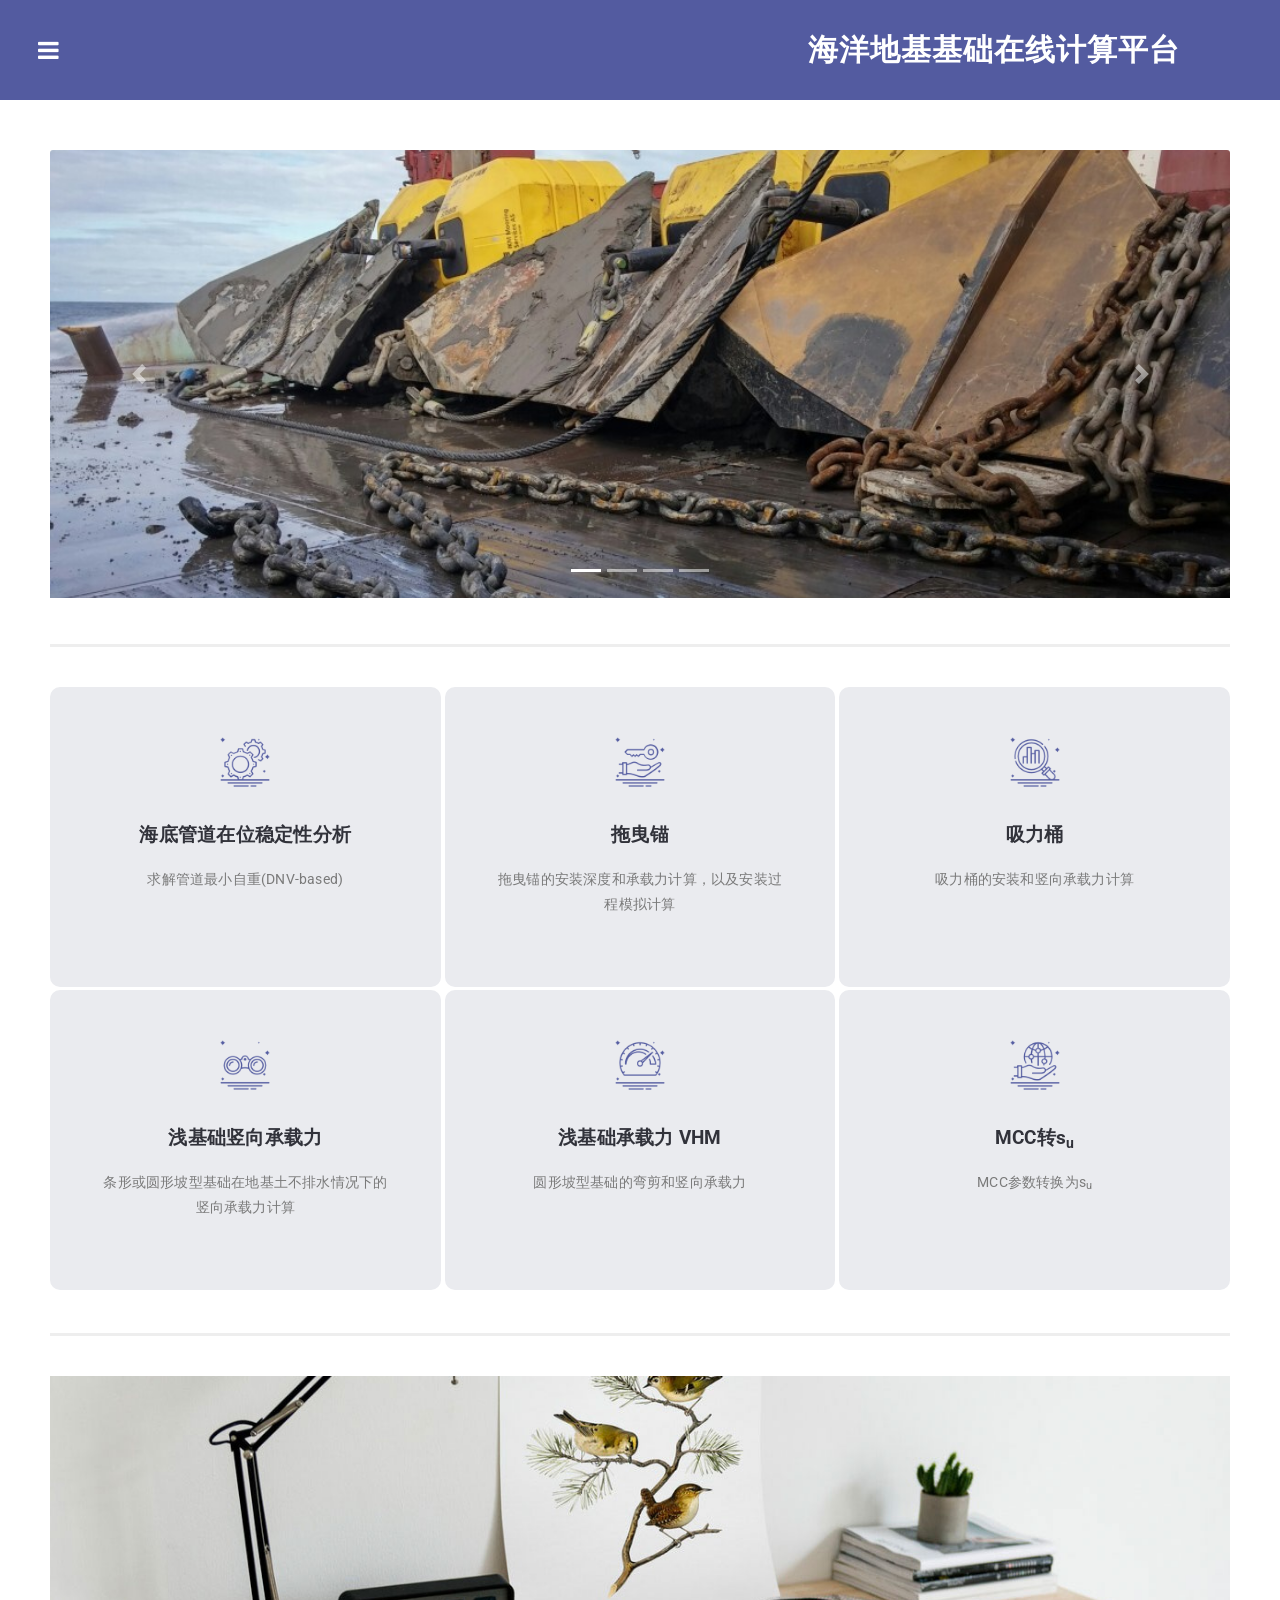
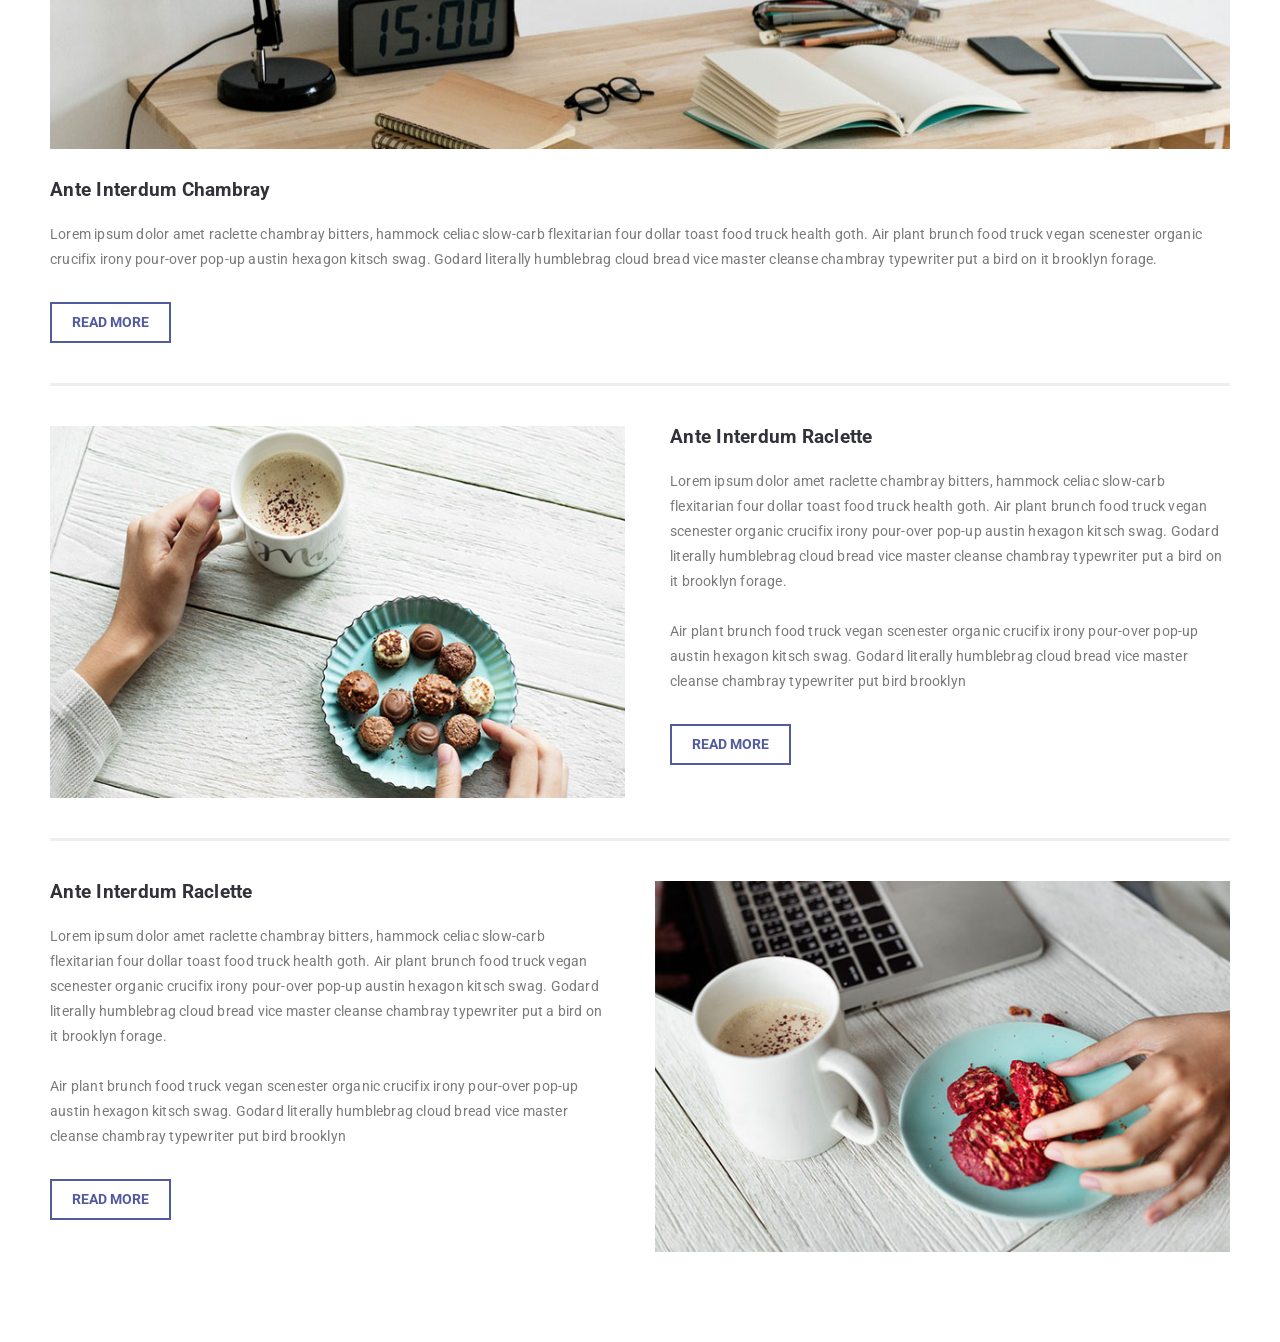
==== index.html @ 77eb0c55 "Add files via upload" ====
<!DOCTYPE html>
<html lang="en">

<head>
    <meta charset="utf-8">
    <meta name="viewport" content="width=device-width, initial-scale=1.0, shrink-to-fit=no">
    <title>海洋岩土中心</title>
    <link rel="stylesheet" href="assets/bootstrap/css/bootstrap.min.css">
    <link rel="stylesheet" href="https://fonts.googleapis.com/css?family=Roboto:100,300,400,500,700">
    <link rel="stylesheet" href="assets/css/FontAwesome.css">
    <link rel="stylesheet" href="assets/css/styles.css">
    <link rel="stylesheet" href="assets/css/assets/css/fontawesome.css">
    <link rel="stylesheet" href="assets/css/assets/css/templatemo-style.css">
    <link rel="stylesheet" href="assets/css/assets/css/owl.css">
    <link rel="stylesheet" href="assets/css/Footer-Basic-icons.css">
</head>

<body class="is-preload">
    <div id="wrapper">
        <div id="main">
            <div class="inner">
                <header id="header">
                    <div class="logo"><a href="index.html">海洋地基基础在线计算平台</a></div>
                </header>
                <div id="main-content">
                    <section class="main-banner" style="padding-bottom:46px;">
                        <div id="demo" class="carousel slide" data-ride="carousel">
                            <ul class="carousel-indicators">
                                <li class="active" data-target="#demo" data-slide-to="0"></li>
                                <li data-target="#demo" data-slide-to="1"></li>
                                <li data-target="#demo" data-slide-to="2"></li>
                                <li data-target="#demo" data-slide-to="3"></li>
                            </ul>
                            <div class="carousel-inner">
                                <div class="carousel-item active"><img class="card-img-top" src="assets/img/i1.jpg" width="1093" height="491"></div>
                                <div class="carousel-item"><img class="card-img-top" src="assets/img/i2.jpg"></div>
                                <div class="carousel-item"><img class="card-img-top" src="assets/img/i3.jpg"></div>
                                <div class="carousel-item"><img class="card-img-top" src="assets/img/i4.jpg"></div>
                            </div><a class="carousel-control-prev" href="#demo" data-slide="prev"><span class="carousel-control-prev-icon"></span></a><a class="carousel-control-next" href="#demo" data-slide="next"><span class="carousel-control-next-icon"></span></a>
                        </div>
                    </section>
                    <section class="services" style="margin-top: 40px;padding-top: 0px;margin-bottom: 0px;padding-bottom: 40px;">
                        <div class="container-fluid">
                            <div class="row">
                                <div class="col-md-4">
                                    <div class="service-item first-item" id="pipe" onclick="window.open('pipe.html','_self')">
                                        <div class="icon"></div>
                                        <h4>海底管道在位稳定性分析</h4>
                                        <p>求解管道最小自重(DNV-based)</p>
                                    </div>
                                </div>
                                <div class="col-md-4">
                                    <div class="service-item second-item">
                                        <div class="icon"></div>
                                        <h4>拖曳锚</h4>
                                        <p>拖曳锚的安装深度和承载力计算，以及安装过程模拟计算</p>
                                    </div>
                                </div>
                                <div class="col-md-4">
                                    <div class="service-item third-item">
                                        <div class="icon"></div>
                                        <h4>吸力桶</h4>
                                        <p>吸力桶的安装和竖向承载力计算</p>
                                    </div>
                                </div>
                                <div class="col-md-4">
                                    <div class="service-item fourth-item">
                                        <div class="icon"></div>
                                        <h4>浅基础竖向承载力</h4>
                                        <p>条形或圆形坡型基础在地基土不排水情况下的竖向承载力计算</p>
                                    </div>
                                </div>
                                <div class="col-md-4">
                                    <div class="service-item fivth-item">
                                        <div class="icon"></div>
                                        <h4>浅基础承载力 VHM</h4>
                                        <p>圆形坡型基础的弯剪和竖向承载力</p>
                                    </div>
                                </div>
                                <div class="col-md-4">
                                    <div class="service-item sixth-item">
                                        <div class="icon"></div>
                                        <h4>MCC转s<sub>u</sub></h4>
                                        <p>MCC参数转换为s<sub>u</sub></p>
                                    </div>
                                </div>
                            </div>
                        </div>
                    </section>
                    <section class="top-image" style="padding-top: 0px;margin-top: 40px;margin-bottom: 0px;padding-bottom: 40px;">
                        <div class="container-fluid">
                            <div class="row">
                                <div class="col-md-12"><img src="assets/img/top-image.jpg" alt="">
                                    <div class="down-content">
                                        <h4>Ante Interdum Chambray</h4>
                                        <p>Lorem ipsum dolor amet raclette chambray bitters, hammock celiac slow-carb flexitarian four dollar toast food truck health goth. Air plant brunch food truck vegan scenester organic crucifix irony pour-over pop-up austin hexagon kitsch swag. Godard literally humblebrag cloud bread vice master cleanse chambray typewriter put a bird on it brooklyn forage.</p>
                                        <div class="primary-button"><a href="#">Read More</a></div>
                                    </div>
                                </div>
                            </div>
                        </div>
                    </section>
                    <section class="left-image" style="margin-top: 40px;padding-top: 0px;margin-bottom: 0px;padding-bottom: 40px;">
                        <div class="container-fluid">
                            <div class="row">
                                <div class="col-md-6"><img src="assets/img/left-image.jpg" alt=""></div>
                                <div class="col-md-6">
                                    <div class="right-content">
                                        <h4>Ante Interdum Raclette</h4>
                                        <p>Lorem ipsum dolor amet raclette chambray bitters, hammock celiac slow-carb flexitarian four dollar toast food truck health goth. Air plant brunch food truck vegan scenester organic crucifix irony pour-over pop-up austin hexagon kitsch swag. Godard literally humblebrag cloud bread vice master cleanse chambray typewriter put a bird on it brooklyn forage.<br><br>Air plant brunch food truck vegan scenester organic crucifix irony pour-over pop-up austin hexagon kitsch swag. Godard literally humblebrag cloud bread vice master cleanse chambray typewriter put bird brooklyn</p>
                                        <div class="primary-button"><a href="#">Read More</a></div>
                                    </div>
                                </div>
                            </div>
                        </div>
                    </section>
                    <section class="right-image" style="margin-top: 40px;margin-bottom: 40px;">
                        <div class="container-fluid">
                            <div class="row">
                                <div class="col-md-6">
                                    <div class="left-content">
                                        <h4>Ante Interdum Raclette</h4>
                                        <p>Lorem ipsum dolor amet raclette chambray bitters, hammock celiac slow-carb flexitarian four dollar toast food truck health goth. Air plant brunch food truck vegan scenester organic crucifix irony pour-over pop-up austin hexagon kitsch swag. Godard literally humblebrag cloud bread vice master cleanse chambray typewriter put a bird on it brooklyn forage.<br><br>Air plant brunch food truck vegan scenester organic crucifix irony pour-over pop-up austin hexagon kitsch swag. Godard literally humblebrag cloud bread vice master cleanse chambray typewriter put bird brooklyn</p>
                                        <div class="primary-button"><a href="#">Read More</a></div>
                                    </div>
                                </div>
                                <div class="col-md-6"><img src="assets/img/right-image.jpg" alt=""></div>
                            </div>
                        </div>
                    </section>
                </div>
            </div>
        </div>
        <div id="sidebar" style="display: block;">
            <div class="inner">
                <section id="search" class="alt">
                    <form method="get" action="#"><input type="text" id="search" name="search" placeholder="Search..."></form>
                </section>
                <nav id="menu">
                    <ul>
                        <li><a href="index.html">主页</a></li>
                        <li><span class="opener">地基基础计算</span>
                            <ul>
                                <li><a href="#">承载力包络面</a></li>
                                <li><a href="#">竖向承载力</a></li>
                                <li><a href="#">桩基承载力</a></li>
                            </ul>
                        </li>
                        <li><span class="opener">海洋管道计算</span>
                            <ul>
                                <li><a href="pipe.html">在位稳定性</a></li>
                                <li><a href="#">纵向走管</a></li>
                                <li><a href="#">管道撞击</a></li>
                            </ul>
                        </li>
                        <li><span class="opener">锚基础计算</span>
                            <ul>
                                <li><a href="pipe.html">锚基础</a></li>
                                <li><a href="#">拖曳锚</a></li>
                                <li><a href="#">吸力筒</a></li>
                                <li><a href="#">板锚</a></li>
                            </ul>
                        </li>
                        <li><a href="simple_page.html">科研团队</a></li>
                        <li><a href="shortcodes.html">研究成果</a></li>
                        <li><a href="http://www.geocalcs.com/" target="_blank">友情链接</a></li>
                    </ul>
                </nav>
                <div class="featured-posts">
                    <div class="heading">
                        <h2 style="display:block;">校园一角</h2>
                    </div>
                    <div class="owl-carousel owl-theme"><a href="#"><div class="featured-item"><img src="assets/img/牧星湖.jpg" alt="featured one"><p>牧星湖</p></div></a><a href="#"><div class="featured-item"><img src="assets/img/公教楼.jpg" alt="featured two"><p>公教楼</p></div></a><a href="#"><div class="featured-item"><img src="assets/img/科大平面图.jpg" alt="featured three"><p>科大校园平面图</p></div></a></div>
                </div>
                <footer id="footer">
                    <p class="copyright">Copyright ©2023 海洋岩土中心 Designed by 张春会 岳宏亮<a href="mailto:yuehongliang@hebust.edu.cn">yuehongliang@hebust.edu.cn</a></p>
                </footer>
            </div>
        </div>
    </div>
    <script src="assets/js/jquery.min.js"></script>
    <script src="assets/bootstrap/js/bootstrap.min.js"></script>
    <script src="assets/js/vendor/jquery/jquery.min.js"></script>
    <script src="assets/js/vendor/bootstrap/js/bootstrap.bundle.min.js"></script>
    <script src="assets/js/assets/js/browser.min.js"></script>
    <script src="assets/js/assets/js/breakpoints.min.js"></script>
    <script src="assets/js/assets/js/transition.js"></script>
    <script src="assets/js/assets/js/owl-carousel.js"></script>
    <script src="assets/js/assets/js/custom.js"></script>
    <script src="assets/js/assets/js/pipe.js"></script>
</body>

</html>
---- assets/css/styles.css ----
.card-img-top {
  height: 35vw;
  width: 100%;
  object-fit: cover;
}

.input-group-prepend {
  width: 30%;
  text-align: left;
}

.input-group-text {
  width: 100%;
}

.input-group-append {
  width: 20%;
  text-align: left;
}

button.btn {
  width: 40%;
}

.card {
  /*height: 100%;*/
  padding-left: 10px;
  padding-right: 10px;
}

fieldset {
  border: dotted;
  border-width: thin;
  border-radius: 5px;
  padding: 5px;
}

legend {
  font-size: 19px;
}

.card-data {
  height: 50%;
}

.card-output {
  /*height: 30%;*/
  margin-top: 10px;
  margin-bottom: 10px;
}

.input-group-text {
  /*background-color: #9fa3a6;*/
}

tr th {
  vertical-align: middle;
  height: 20px;
}

/* @media screen and (max-width: 1280px){
  #sidebar .toggle {

  }
} */
---- assets/css/assets/css/templatemo-style.css ----
/* Ramayana CSS Template

https://templatemo.com/tm-529-ramayana */

:root {
  --sidebar-width: 300px;
  --content-padding: 50px;
}

/* Basic */

a:hover {
  color: #FC3;
  text-decoration: none;
}

p {
  font-size: 14px;
  line-height: 25px;
  color: #7a7a7a;
  letter-spacing: 0.2px;
}

h4 {
  font-size: 19px;
  font-weight: 700;
  color: #31323a;
  letter-spacing: 0.25px;
}

img {
  width: 100%;
  overflow: hidden;
}

.primary-button a, button {
  font-size: 14px;
  font-weight: 700;
  text-transform: uppercase;
  background-color: transparent;
  display: inline-block;
  padding: 8px 20px;
  color: #535ba0;
  border: 2px solid #535ba0;
  transition: all 0.5s;
}

.primary-button a:hover, button:hover {
  color: #fff;
  background-color: rgba(83,91,160,1);
}

section#search {
  border-bottom: none;
  padding-bottom: 0px;
}

section {
  border-bottom: 3px solid #eee;
  padding-bottom: 100px;
}

/* Wrapper */

#wrapper {
  display: -moz-flex;
  display: -webkit-flex;
  display: -ms-flex;
  display: flex;
  -moz-flex-direction: row-reverse;
  -webkit-flex-direction: row-reverse;
  -ms-flex-direction: row-reverse;
  flex-direction: row-reverse;
  min-height: 100vh;
}

/* Main */

#main {
  -moz-flex-grow: 1;
  -webkit-flex-grow: 1;
  -ms-flex-grow: 1;
  flex-grow: 1;
  -moz-flex-shrink: 1;
  -webkit-flex-shrink: 1;
  -ms-flex-shrink: 1;
  flex-shrink: 1;
  width: 100%;
}

#main > .inner {
  padding: var(--content-padding);
}

/* Banner */

.main-banner .container-fluid {
  padding-left: 0px;
  padding-right: 0px;
}

.main-banner .banner-content {
  background-image: url(../../../../assets/img/main-banner.jpg);
  background-size: cover;
  background-repeat: no-repeat;
}

.banner-caption {
  visibility: hidden;
}

.main-banner .banner-content .banner-caption {
  max-width: 450px;
  background-color: rgba(250,250,250,0.95);
  margin: 50px;
  padding: 50px;
}

.main-banner .banner-content .banner-caption h4 {
  font-size: 38px;
  font-weight: 700;
  color: #31323a;
  letter-spacing: 0.25px;
  margin: 0px;
}

.main-banner .banner-content .banner-caption em {
  font-style: normal;
  color: #535ba0;
}

.main-banner .banner-content .banner-caption span {
  font-size: 15px;
  color: #aaaaaa;
  letter-spacing: 0.5px;
  display: inline-block;
  margin-top: 20px;
  margin-bottom: 20px;
}

.main-banner .banner-content .banner-caption p {
  margin-bottom: 30px;
}

/* Services */

.services {
  margin-top: 100px;
}

.services .container-fluid {
  padding-left: 13px;
  padding-right: 13px;
}

.services .col-md-4 {
  padding-left: 2px;
  padding-right: 2px;
}

.services .service-item {
  margin-bottom: 3px;
  background-color: #eaebef;
  padding: 50px;
  text-align: center;
  transition: all 0.5s;
  border-radius: 10px;
}

.services .service-item .icon {
  width: 50px;
  height: 50px;
  display: inline-block;
  margin-bottom: 30px;
  background-size: cover;
  background-repeat: no-repeat;
  transition: all 0.5s;
}

.services .first-item .icon {
  background-image: url(../../../../assets/img/icon_01.png);
}

.services .first-item:hover .icon {
  background-image: url(../../../../assets/img/icon_hover_01.png);
}

.services .second-item .icon {
  background-image: url(../../../../assets/img/icon_02.png);
}

.services .second-item:hover .icon {
  background-image: url(../../../../assets/img/icon_hover_02.png);
}

.services .third-item .icon {
  background-image: url(../../../../assets/img/icon_03.png);
}

.services .third-item:hover .icon {
  background-image: url(../../../../assets/img/icon_hover_03.png);
}

.services .fourth-item .icon {
  background-image: url(../../../../assets/img/icon_04.png);
}

.services .fourth-item:hover .icon {
  background-image: url(../../../../assets/img/icon_hover_04.png);
}

.services .fivth-item .icon {
  background-image: url(../../../../assets/img/icon_05.png);
}

.services .fivth-item:hover .icon {
  background-image: url(../../../../assets/img/icon_hover_05.png);
}

.services .sixth-item .icon {
  background-image: url(../../../../assets/img/icon_06.png);
}

.services .sixth-item:hover .icon {
  background-image: url(../../../../assets/img/icon_hover_06.png);
}

.services .service-item:hover {
  background-color: #535ba0;
}

.services .service-item:hover h4, .services .service-item:hover p {
  color: #fff;
}

.services .service-item h4 {
  margin-bottom: 20px;
  transition: all 0.5s;
}

.services .service-item p {
  margin-bottom: 0px;
  transition: all 0.5s;
}

/* Top Image */

.top-image {
  margin-top: 100px;
}

.top-image .container-fluid {
  padding-left: 0px;
  padding-right: 0px;
}

.top-image h4 {
  margin: 30px 0px 20px 0px;
}

.top-image .primary-button {
  margin-top: 30px;
}

/* Left Image */

.left-image {
  margin-top: 100px;
}

.left-image .container-fluid {
  padding-left: 0px;
  padding-right: 0px;
}

.left-image .right-content {
  margin-left: 15px;
}

.left-image h4 {
  margin: 0px 0px 20px 0px;
}

.left-image .primary-button {
  margin-top: 30px;
}

/* Right Image */

section.right-image {
  border-bottom: none;
  padding-bottom: 0px;
}

.right-image {
  margin-top: 100px;
}

.right-image .container-fluid {
  padding-left: 0px;
  padding-right: 0px;
}

.right-image .left-content {
  margin-right: 15px;
}

.right-image h4 {
  margin: 0px 0px 20px 0px;
}

.right-image .primary-button {
  margin-top: 30px;
}

/* Simple Post */

.simple-post {
  margin-top: 80px;
}

.simple-post .container-fluid {
  padding-left: 0px;
  padding-right: 0px;
}

.simple-post p {
  margin-top: 30px;
  margin-bottom: 0px;
}

/* Contact Form */

section.contact-form {
  padding-bottom: 0px;
  border-bottom: none;
}

.contact-form {
  margin-top: 100px;
}

.contact-form .container-fluid {
  padding-left: 0px;
  padding-right: 0px;
}

.contact-form input {
  font-size: 14px;
  color: #7a7a7a;
  width: 100%;
  height: 50px;
  border-radius: 0px;
  border: 2px solid #eee;
  outline: none;
  padding-left: 20px;
  line-height: 50px;
  margin-bottom: 40px;
}

.contact-form input:focus {
  outline: none;
  box-shadow: none;
  border-color: #535ba0;
}

.contact-form textarea {
  font-size: 14px;
  color: #7a7a7a;
  width: 100%;
  max-width: 100%;
  height: 160px;
  max-height: 220px;
  border-radius: 0px;
  border: 2px solid #eee;
  outline: none;
  padding-left: 20px;
  line-height: 50px;
  margin-bottom: 40px;
}

.contact-form textarea:focus {
  outline: none;
  box-shadow: none;
  border-color: #535ba0;
}

.contact-form button {
  font-size: 14px;
  font-weight: 700;
  text-transform: uppercase;
  display: inline-block;
  padding: 8px 20px;
  color: #535ba0;
  background-color: transparent;
  border: 2px solid #535ba0;
  transition: all 0.5s;
  cursor: pointer;
}

.contact-form button:hover {
  color: #fff;
  background-color: rgba(83,91,160,1);
}

/* Tables */

section.tables {
  margin-top: 80px;
  border-top: 3px solid #eee!important;
  padding-top: 100px;
}

section.tables .container-fluid {
  padding-left: 0px;
  padding-right: 0px;
}

.default-table {
  -webkit-overflow-scrolling: touch;
  overflow-x: auto;
  background-color: #f7f7f7;
  padding: 50px;
}

.alternate-table {
  margin-top: 50px;
  -webkit-overflow-scrolling: touch;
  overflow-x: auto;
  background-color: #f7f7f7;
  padding: 50px;
}

.alternate-table table td {
  border-right: 2px solid #f7f7f7;
}

.alternate-table table td:last-child {
  border-right: none;
}

table {
  width: 100%;
}

table tbody tr {
  border-left: 0;
  border-right: 0;
  border-bottom: 10px solid #f7f7f7;
}

table td {
  padding: 20px;
}

table th {
  padding: 0px 20px 20px 20px;
  font-size: 17px;
  font-weight: 700;
  letter-spacing: 0.5px;
  text-align: left;
  text-transform: capitalize;
}

@media screen and (max-width: 980px) {
  table th {
    font-size: 15px;
  }
}

table.alt {
  border-collapse: separate;
}

table.alt tbody tr td {
  border: solid 1px;
  border-left-width: 0;
  border-top-width: 0;
}

table.alt tbody tr td:first-child {
  border-left-width: 1px;
}

table.alt tbody tr:first-child td {
  border-top-width: 1px;
}

table.alt thead {
  border-bottom: 0;
}

table.alt tfoot {
  border-top: 0;
}

table tbody tr {
  background-color: #e7e7e7;
}

table tbody tr:nth-child(2n + 1) {
  background-color: #fff;
}

table th {
  color: #4a4a4a;
}

ul.table-pagination {
  padding: 0;
  margin-top: 30px;
  list-style: none;
  text-align: center;
}

ul.table-pagination li {
  display: inline-block;
}

ul.table-pagination li:first-child {
  float: left;
}

ul.table-pagination li:last-child {
  float: right;
}

ul.table-pagination li a {
  display: inline-block;
  height: 40px;
  background-color: #e7e7e7;
  text-align: center;
  line-height: 40px;
  padding: 0px 15px;
  min-width: 40px;
  color: #4a4a4a;
  text-transform: uppercase;
  font-size: 13px;
  transition: all 0.5s;
}

ul.table-pagination li a:hover, ul.table-pagination li.active a {
  background-color: #535ba0;
  color: #fff;
}

/* Forms */

section.forms {
  margin-top: 90px;
}

section.forms .container-fluid {
  padding-left: 0px;
  padding-right: 0px;
}

.forms input, .forms select {
  font-size: 14px;
  color: #7a7a7a;
  width: 100%;
  height: 50px;
  border-radius: 0px;
  border: 2px solid #eee;
  outline: none;
  padding-left: 20px;
  line-height: 50px;
  margin-bottom: 40px;
}

.forms textarea {
  font-size: 14px;
  color: #7a7a7a;
  width: 100%;
  height: 160px;
  max-height: 220px;
  border-radius: 0px;
  border: 2px solid #eee;
  outline: none;
  padding-left: 20px;
  line-height: 50px;
  margin-bottom: 40px;
}

.forms input:focus, .forms select:focus, .forms textarea:focus {
  outline: none;
  box-shadow: none;
  border-color: #535ba0;
}

.forms .radio-item, .forms .circle-item {
  margin-bottom: 30px;
}

.circle-item input[type="checkbox"] + label:before, .circle-item input[type="radio"] + label:before {
  border-radius: 50%;
}

input[type="checkbox"] + label:before {
  border-radius: 0;
}

/* Buttons */

section.buttons {
  margin-top: 90px;
  border-bottom: none;
  padding-bottom: 0px;
}

section.buttons .container-fluid {
  padding-left: 0px;
  padding-right: 0px;
}

.filled-rectangle-button {
  margin-bottom: 30px;
}

.filled-rectangle-button a {
  font-size: 14px;
  font-weight: 700;
  text-transform: uppercase;
  display: inline-block;
  padding: 8px;
  width: 100%;
  text-align: center;
  letter-spacing: 0.5px;
  color: #fff;
  border: 2px solid #535ba0;
  transition: all 0.5s;
  background-color: rgba(83,91,160,1);
}

.filled-rectangle-button a:hover {
  color: #535ba0;
  background-color: rgba(83,91,160,0.25);
}

.border-rectangle-button {
  margin-bottom: 30px;
}

.border-rectangle-button a {
  font-size: 14px;
  font-weight: 700;
  text-transform: uppercase;
  display: inline-block;
  padding: 8px;
  width: 100%;
  text-align: center;
  letter-spacing: 0.5px;
  color: #535ba0;
  border: 2px solid #535ba0;
  transition: all 0.5s;
  background-color: rgba(83,91,160,0.0);
}

.border-rectangle-button a:hover {
  color: #fff;
  background-color: rgba(83,91,160,1);
}

.filled-radius-button {
  margin-bottom: 30px;
}

.filled-radius-button a {
  font-size: 14px;
  font-weight: 700;
  text-transform: uppercase;
  display: inline-block;
  padding: 8px;
  width: 100%;
  text-align: center;
  letter-spacing: 0.5px;
  color: #fff;
  border: 2px solid #535ba0;
  transition: all 0.5s;
  background-color: rgba(83,91,160,1);
  border-radius: 5px;
}

.filled-radius-button a:hover {
  color: #fff;
  background-color: rgba(83,91,160,0.25);
}

.border-radius-button {
  margin-bottom: 30px;
}

.border-radius-button a {
  font-size: 14px;
  font-weight: 700;
  text-transform: uppercase;
  display: inline-block;
  padding: 8px;
  width: 100%;
  text-align: center;
  letter-spacing: 0.5px;
  color: #535ba0;
  border: 2px solid #535ba0;
  transition: all 0.5s;
  background-color: rgba(83,91,160,0.0);
  border-radius: 5px;
}

.border-radius-button a:hover {
  color: #fff;
  background-color: rgba(83,91,160,1);
}

.filled-rounded-button {
  margin-bottom: 30px;
}

.filled-rounded-button a {
  font-size: 14px;
  font-weight: 700;
  text-transform: uppercase;
  display: inline-block;
  padding: 8px;
  width: 100%;
  text-align: center;
  letter-spacing: 0.5px;
  color: #fff;
  border: 2px solid #535ba0;
  transition: all 0.5s;
  background-color: rgba(83,91,160,1);
  border-radius: 20px;
}

.filled-rounded-button a:hover {
  color: #fff;
  background-color: rgba(83,91,160,0.25);
}

.border-rounded-button {
  margin-bottom: 30px;
}

.border-rounded-button a {
  font-size: 14px;
  font-weight: 700;
  text-transform: uppercase;
  display: inline-block;
  padding: 8px;
  width: 100%;
  text-align: center;
  letter-spacing: 0.5px;
  color: #535ba0;
  border: 2px solid #535ba0;
  transition: all 0.5s;
  background-color: rgba(83,91,160,0.0);
  border-radius: 20px;
}

.border-rounded-button a:hover {
  color: #fff;
  background-color: rgba(83,91,160,1);
}

.filled-icon-button {
  margin-bottom: 30px;
}

.filled-icon-button i {
  margin-right: 8px;
}

.filled-icon-button a {
  font-size: 14px;
  font-weight: 700;
  text-transform: uppercase;
  display: inline-block;
  padding: 8px;
  width: 100%;
  text-align: center;
  letter-spacing: 0.5px;
  color: #fff;
  border: 2px solid #535ba0;
  transition: all 0.5s;
  background-color: rgba(83,91,160,1);
  border-radius: 20px;
}

.filled-icon-button a:hover {
  color: #fff;
  background-color: rgba(83,91,160,0.25);
}

.border-icon-button {
  margin-bottom: 30px;
}

.border-icon-button i {
  margin-right: 8px;
}

.border-icon-button a {
  font-size: 14px;
  font-weight: 700;
  text-transform: uppercase;
  display: inline-block;
  padding: 8px;
  width: 100%;
  text-align: center;
  letter-spacing: 0.5px;
  color: #535ba0;
  border: 2px solid #535ba0;
  transition: all 0.5s;
  background-color: rgba(83,91,160,0.0);
  border-radius: 20px;
}

.border-icon-button a:hover {
  color: #fff;
  background-color: rgba(83,91,160,1);
}

/* Page Heading */

.page-heading .container-fluid {
  padding-left: 0px;
  padding-right: 0px;
}

.page-heading h1 {
  margin-top: 0px;
  font-size: 38px;
  font-weight: 700;
  margin-bottom: 20px;
}

.page-heading p {
  font-size: 15px;
  color: #4a4a4a;
}

/* Section Heading */

.section-heading .container-fluid {
  padding-left: 0px;
  padding-right: 0px;
}

.section-heading h2 {
  margin-top: 0px;
  font-size: 24px;
  font-weight: 700;
  margin-bottom: 50px;
}

/* Sidebar */

#sidebar {
  -moz-flex-grow: 0;
  -webkit-flex-grow: 0;
  -ms-flex-grow: 0;
  flex-grow: 0;
  -moz-flex-shrink: 0;
  -webkit-flex-shrink: 0;
  -ms-flex-shrink: 0;
  flex-shrink: 0;
  -moz-transition: margin-left 0.5s ease, box-shadow 0.5s ease;
  -webkit-transition: margin-left 0.5s ease, box-shadow 0.5s ease;
  -ms-transition: margin-left 0.5s ease, box-shadow 0.5s ease;
  transition: margin-left 0.5s ease, box-shadow 0.5s ease;
  background-color: #24252d;
  position: relative;
  width: var(--sidebar-width);
}

#sidebar > .inner {
  position: relative;
  width: var(--sidebar-width);
  padding: 0px 20px;
}

#sidebar > .inner > #search {
  background-color: #2d2e39;
  height: 100px;
  width: var(--sidebar-width);
  display: inline-block;
  margin-left: -50px;
}

#sidebar > .inner > #search input {
  width: 100%;
  height: 100px;
  background-color: transparent;
  border: none;
  padding: 0px 50px;
  color: #fff;
}

#search form:before {
  font-family: 'FontAwesome';
  -moz-transform: scaleX(-1);
  -webkit-transform: scaleX(-1);
  -ms-transform: scaleX(-1);
  transform: scaleX(-1);
  color: #fff;
  content: '\f002';
  cursor: default;
  display: block;
  position: absolute;
  right: 50px;
  text-align: center;
  top: 35px;
  font-size: 18px;
}

#sidebar .toggle {
  text-decoration: none;
  -moz-transition: left 0.5s ease;
  -webkit-transition: left 0.5s ease;
  -ms-transition: left 0.5s ease;
  transition: left 0.5s ease;
  -webkit-tap-highlight-color: rgba(255, 255, 255, 0);
  border: 0;
  display: block;
  color: #fff;
  height: 100px;
  left: 300px;
  line-height: 100px;
  outline: 0;
  overflow: hidden;
  position: absolute;
  text-align: center;
  text-indent: 100px;
  top: 0;
  width: 100px;
  z-index: 10000;
}

#sidebar .toggle:before {
  -moz-osx-font-smoothing: grayscale;
  -webkit-font-smoothing: antialiased;
  font-family: FontAwesome;
  font-style: normal;
  font-weight: normal;
  text-transform: none !important;
}

#sidebar .toggle:before {
  content: '\f0c9';
  font-size: 2rem;
  height: inherit;
  left: 0;
  line-height: inherit;
  position: absolute;
  text-indent: 0;
  top: 0;
  width: inherit;
}

#sidebar.inactive {
  margin-left: -300px;
}

@media screen and (max-width: 1680px) {
  #sidebar {
    width: var(--sidebar-width);
  }
}

@media screen and (max-width: 1680px) {
  #sidebar > .inner {
    padding: 0px 30px;
    width: var(--sidebar-width);
  }
}

@media screen and (max-width: 1680px) {
  #sidebar .toggle {
    height: 100px;
    left: var(--sidebar-width);
    line-height: 100px;
  }
}

@media screen and (max-width: 1680px) {
  #sidebar .toggle:before {
    font-size: 24px;
  }
}

@media screen and (max-width: 1680px) {
  #sidebar.inactive {
    margin-left: -300px;
  }
}

@media screen and (max-width: 1680px) {
  #sidebar > .inner > #search {
    width: var(--sidebar-width);
    margin-left: -30px;
  }
}

@media screen and (max-width: 1680px) {
  #menu {
    margin-top: 30px;
  }
}

@media screen and (max-width: 1680px) {
  .featured-posts {
    margin-left: -30px!important;
    margin-right: -30px!important;
    padding: 30px!important;
  }
}

@media screen and (max-width: 1280px) {
  #sidebar {
    box-shadow: 0 0 5em 0 rgba(0, 0, 0, 0.175);
    height: 100%;
    left: 0;
    position: fixed;
    top: 0;
    z-index: 10000;
  }
}

@media screen and (max-width: 1280px) {
  #sidebar.inactive {
    box-shadow: none;
  }
}

@media screen and (max-width: 1280px) {
  #sidebar > .inner {
    -webkit-overflow-scrolling: touch;
    height: 100%;
    left: 0;
    overflow-x: hidden;
    overflow-y: auto;
    position: absolute;
    top: 0;
  }
}

@media screen and (max-width: 1280px) {
  #sidebar > .inner:after {
    content: '';
    display: block;
    height: 4em;
    width: 100%;
  }
}

@media screen and (max-width: 1280px) {
  #sidebar .toggle {
    width: 6em;
  }
}

@media screen and (max-width: 1280px) {
  #sidebar .toggle:before {
    font-size: 1.5rem;
    color: #fff;
    background-color: rgba(83,91,160,0.75);
  }
}

@media screen and (max-width: 1280px) {
  body.is-preload #sidebar {
    display: none;
  }
}

@media screen and (max-width: 845px) {
  #header .logo a {
    margin-right: 30px!important;
  }
}

@media screen and (max-width: 845px) {
  #main > .inner {
    padding: 15px;
  }
}

@media screen and (max-width: 845px) {
  #header {
    margin: -15px!important;
  }
}

@media screen and (max-width: 845px) {
  section.main-banner {
    margin-top: 30px;
  }
}

@media screen and (max-width: 845px) {
  .page-heading h1 {
    margin-top: 80px;
  }
}

@media screen and (max-width: 845px) {
  #sidebar .toggle {
    text-indent: 8.25em;
    width: 7.25em;
  }
}

@media screen and (max-width: 845px) {
  #sidebar .toggle:before {
    color: #fff;
    margin-left: -0.0855em;
    margin-top: -0.25em;
    font-size: 20px;
    z-index: 1;
  }
}

@media screen and (max-width: 845px) {
  #sidebar .toggle:before {
    background-color: transparent;
  }
}

@media screen and (max-width: 845px) {
  #sidebar .toggle:after {
    background: rgba(83, 91, 160, 0.90);
    border-radius: 5px;
    content: '';
    height: 60px;
    left: 15px;
    position: absolute;
    top: 15px;
    width: 80px;
  }
}

@media screen and (max-width: 845px) {
  .left-image .right-content {
    margin-top: 40px;
    margin-left: 0px;
  }
}

@media screen and (max-width: 845px) {
  .right-image .left-content {
    margin-bottom: 40px;
    margin-right: 0px;
  }
}

@media screen and (max-width: 845px) {
  .main-banner {
    text-align: center;
  }
}

@media screen and (max-width: 845px) {
  .main-banner .banner-content .banner-caption {
    padding: 30px;
  }
}

@media screen and (max-width: 845px) {
  .contact-form button {
    margin-bottom: 30px;
  }
}

/* Featured Post */

.featured-posts {
  margin-top: 20px;
  position: relative;
  background-color: #1e1f25;
  margin-left: -20px;
  margin-right: -20px;
  padding: 20px;
}

.featured-posts .heading h2 {
  font-size: 19px;
  color: #fff;
  border-bottom: 1px solid #2d2e39;
  padding-bottom: 10px;
  margin-bottom: 25px;
}

.featured-posts p {
  margin-top: 20px;
  color: #fff;
}

.owl-carousel .owl-dots {
  position: absolute;
  top: -55px;
  right: 0;
}

.owl-carousel button.owl-dot {
  width: 10px;
  height: 10px;
  background-color: #2d2e39!important;
  margin-left: 5px;
  outline: none;
}

.owl-carousel button.active {
  background-color: #535ba0!important;
}

/* Header */

#header {
  display: -moz-flex;
  display: -webkit-flex;
  display: -ms-flex;
  display: flex;
  position: relative;
  background-color: #535ba0;
  margin: -50px -50px 50px -50px;
}

#header .logo {
  text-align: right;
  display: inline-block;
  width: 100%;
  height: 100px;
  line-height: 100px;
}

#header .logo a {
  font-size: 30px;
  text-transform: uppercase;
  letter-spacing: 1px;
  color: #fff;
  font-weight: 700;
  margin-right: 100px;
}

/* Footer */

#footer .copyright {
  text-align: center;
  color: #fff;
  font-size: 14px;
  margin-top: 50px;
}

#footer .copyright p {
  margin-bottom: 0px;
}

/* Menu */

#menu {
  margin-top: 50px;
}

#menu ul {
  -moz-user-select: none;
  -webkit-user-select: none;
  -ms-user-select: none;
  user-select: none;
  color: #3d4449;
  font-family: 'Microsoft Yahei', serif;
  font-weight: 400;
  letter-spacing: 0.075em;
  list-style: none;
  margin-bottom: 0;
  padding: 0;
  text-transform: uppercase;
}

#menu ul a, #menu ul span {
  color: #fff;
  border-bottom: 0;
  cursor: pointer;
  display: block;
  font-size: 20px;
  font-weight: 300;
  padding: 10px 0px;
}

#menu ul li ul a, #menu ul li ul span {
  padding: 10px 0px;
}

#menu ul a:hover, #menu ul span:hover {
  color: #d7db48;
}

#menu ul a.opener, #menu ul span.opener {
  -moz-transition: color 0.2s ease-in-out;
  -webkit-transition: color 0.2s ease-in-out;
  -ms-transition: color 0.2s ease-in-out;
  transition: color 0.2s ease-in-out;
  text-decoration: none;
  -webkit-tap-highlight-color: rgba(255, 255, 255, 0);
  position: relative;
}

#menu ul a.opener:before, #menu ul span.opener:before {
  -moz-osx-font-smoothing: grayscale;
  -webkit-font-smoothing: antialiased;
  font-family: FontAwesome;
  font-style: normal;
  font-weight: normal;
  text-transform: none !important;
}

#menu ul a.opener:before, #menu ul span.opener:before {
  -moz-transition: color 0.2s ease-in-out, -moz-transform 0.2s ease-in-out;
  -webkit-transition: color 0.2s ease-in-out, -webkit-transform 0.2s ease-in-out;
  -ms-transition: color 0.2s ease-in-out, -ms-transform 0.2s ease-in-out;
  transition: color 0.2s ease-in-out, transform 0.2s ease-in-out;
  color: #fff;
  content: '\f078';
  position: absolute;
  right: 0;
}

#menu ul a.opener:hover:before, #menu ul span.opener:hover:before {
  color: #d7db48;
}

#menu ul a.opener.active + ul, #menu ul span.opener.active + ul {
  display: block;
}

#menu ul a.opener.active:before, #menu ul span.opener.active:before {
  -moz-transform: rotate(-180deg);
  -webkit-transform: rotate(-180deg);
  -ms-transform: rotate(-180deg);
  transform: rotate(-180deg);
}

#menu > ul > li {
  border-top: solid 1px #1a1b20;
  margin: 0.5em 0 0 0;
  padding: 0.5em 0 0 0;
}

#menu > ul > li > ul {
  color: #9fa3a6;
  display: none;
  margin: 0.5em 0 1.5em 0;
  padding-left: 1em;
}

#menu > ul > li > ul a, #menu > ul > li > ul span {
  font-size: 15px;
}

#menu > ul > li > ul > li {
  margin: 0.125em 0 0 0;
  padding: 0.125em 0 0 0;
}

#menu > ul > li:first-child {
  border-top: 0;
  margin-top: 0;
  padding-top: 0;
}
---- assets/css/Footer-Basic-icons.css ----
.bs-icon {
  --bs-icon-size: 0.75rem;
  display: flex;
  flex-shrink: 0;
  justify-content: center;
  align-items: center;
  font-size: var(--bs-icon-size);
  width: calc(var(--bs-icon-size) * 2);
  height: calc(var(--bs-icon-size) * 2);
  color: var(--primary);
}

.bs-icon-xs {
  --bs-icon-size: 1rem;
  width: calc(var(--bs-icon-size) * 1.5);
  height: calc(var(--bs-icon-size) * 1.5);
}

.bs-icon-sm {
  --bs-icon-size: 1rem;
}

.bs-icon-md {
  --bs-icon-size: 1.5rem;
}

.bs-icon-lg {
  --bs-icon-size: 2rem;
}

.bs-icon-xl {
  --bs-icon-size: 2.5rem;
}

.bs-icon.bs-icon-primary {
  color: var(--white);
  background: var(--primary);
}

.bs-icon.bs-icon-primary-light {
  color: var(--primary);
  background: rgba(0,123,255,0.2);
}

.bs-icon.bs-icon-semi-white {
  color: var(--primary);
  background: rgba(255, 255, 255, .5);
}

.bs-icon.bs-icon-rounded {
  border-radius: .5rem;
}

.bs-icon.bs-icon-circle {
  border-radius: 50%;
}
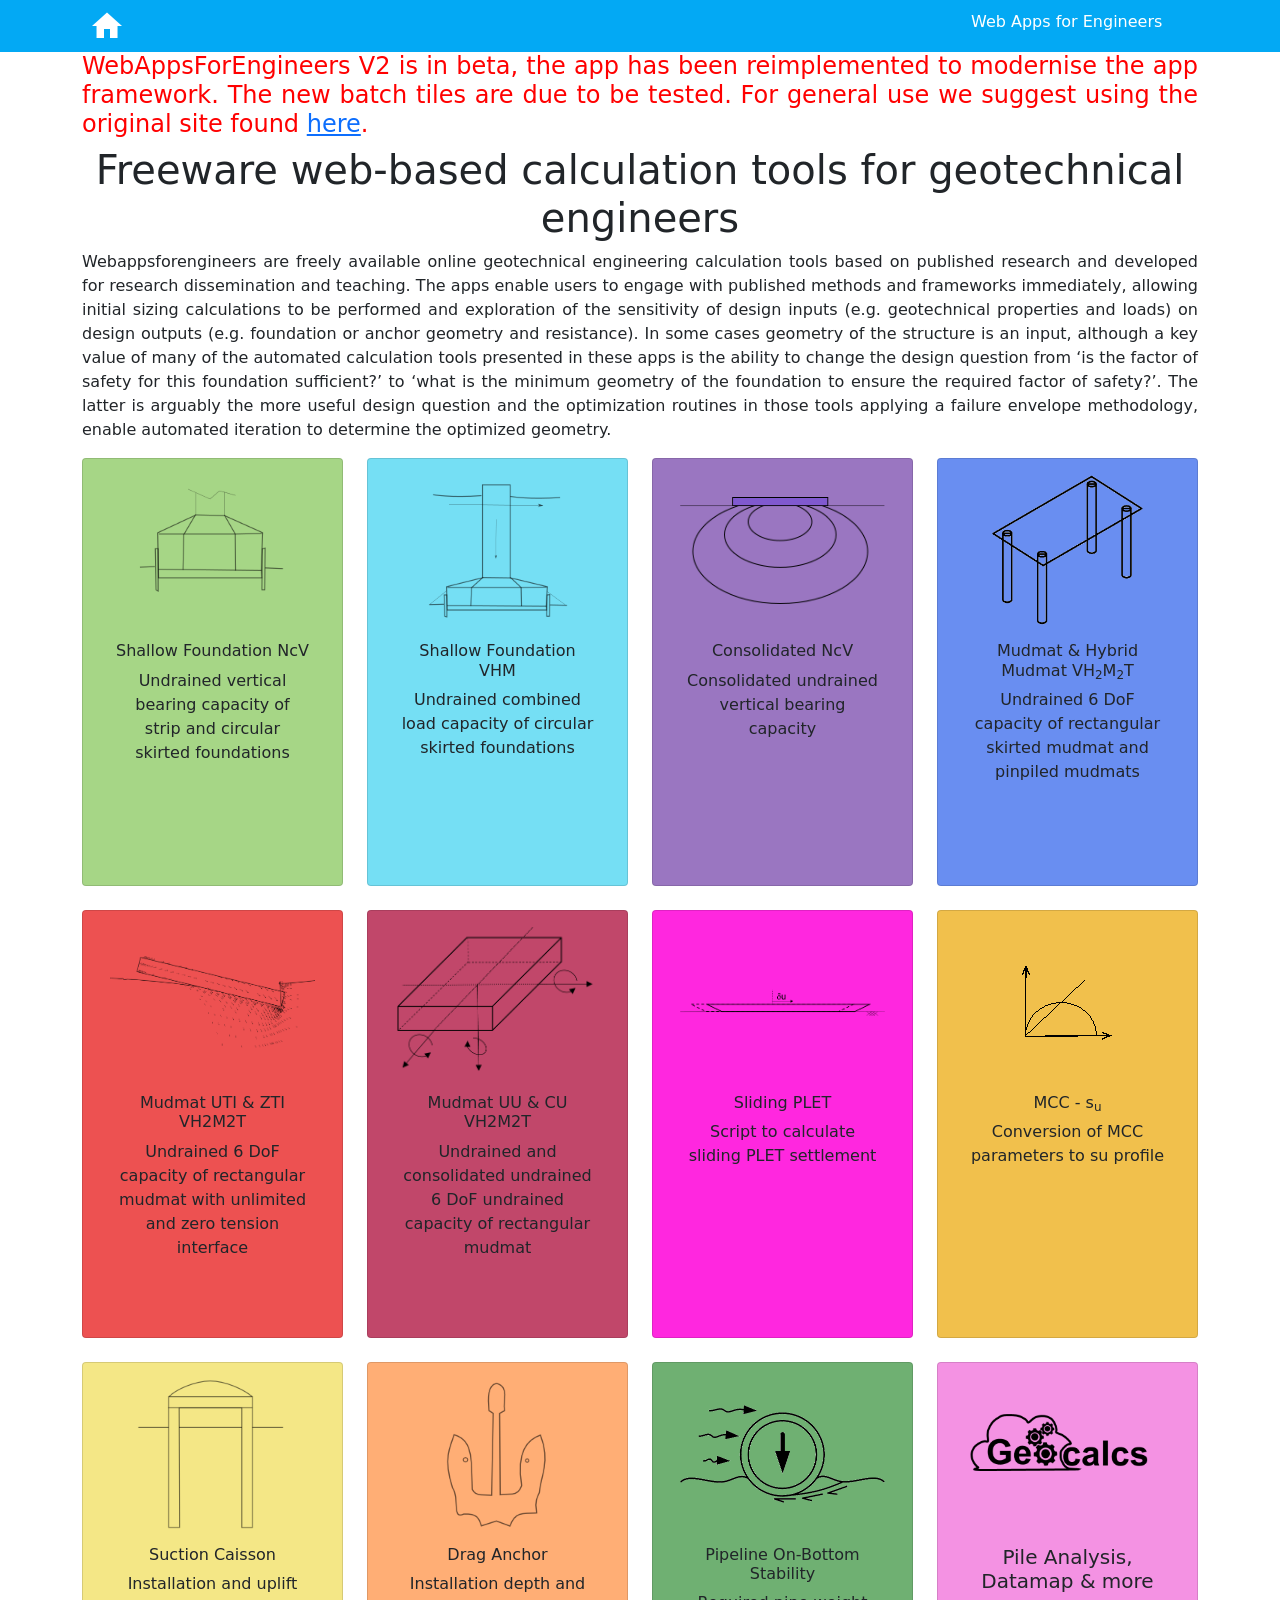
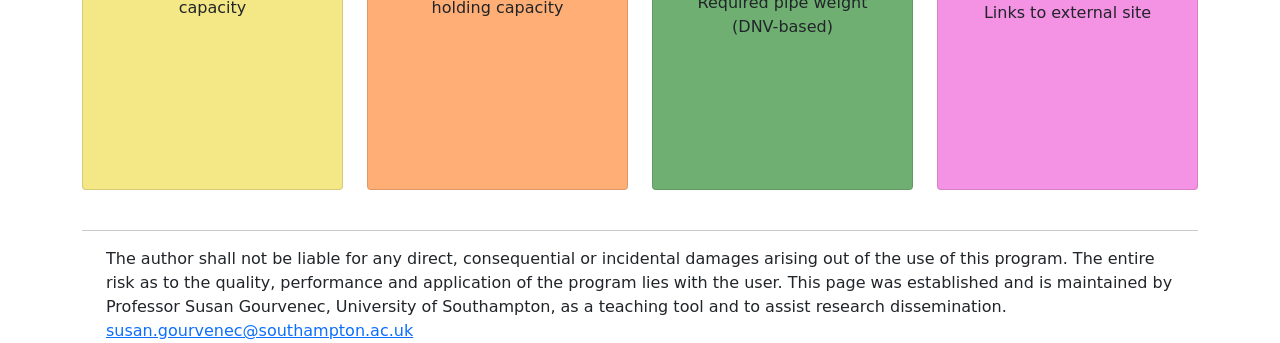
==== commit bdce4bae: "deploy: e0477c6959ac971579eb2f827c38a249d8705481" ====
--- a/index.html
+++ b/index.html
@@ -1,193 +1,14 @@
-<!DOCTYPE html>
-<html lang="en">
-
-<head>
-    <meta charset="utf-8">
-    <meta name="viewport" content="width=device-width, initial-scale=1.0, shrink-to-fit=no">
-    <title>海洋岩土中心</title>
-    <link rel="stylesheet" href="assets/bootstrap/css/bootstrap.min.css">
-    <link rel="stylesheet" href="https://fonts.googleapis.com/css?family=Roboto:100,300,400,500,700">
-    <link rel="stylesheet" href="assets/css/FontAwesome.css">
-    <link rel="stylesheet" href="assets/css/styles.css">
-    <link rel="stylesheet" href="assets/css/assets/css/fontawesome.css">
-    <link rel="stylesheet" href="assets/css/assets/css/templatemo-style.css">
-    <link rel="stylesheet" href="assets/css/assets/css/owl.css">
-    <link rel="stylesheet" href="assets/css/Footer-Basic-icons.css">
+<!DOCTYPE html><html lang="en"><head>
+  <meta charset="UTF-8">
+  <link rel="stylesheet" href="701e335e.css">
 </head>
 
-<body class="is-preload">
-    <div id="wrapper">
-        <div id="main">
-            <div class="inner">
-                <header id="header">
-                    <div class="logo"><a href="index.html">海洋地基基础在线计算平台</a></div>
-                </header>
-                <div id="main-content">
-                    <section class="main-banner" style="padding-bottom:46px;">
-                        <div id="demo" class="carousel slide" data-ride="carousel">
-                            <ul class="carousel-indicators">
-                                <li class="active" data-target="#demo" data-slide-to="0"></li>
-                                <li data-target="#demo" data-slide-to="1"></li>
-                                <li data-target="#demo" data-slide-to="2"></li>
-                                <li data-target="#demo" data-slide-to="3"></li>
-                            </ul>
-                            <div class="carousel-inner">
-                                <div class="carousel-item active"><img class="card-img-top" src="assets/img/i1.jpg" width="1093" height="491"></div>
-                                <div class="carousel-item"><img class="card-img-top" src="assets/img/i2.jpg"></div>
-                                <div class="carousel-item"><img class="card-img-top" src="assets/img/i3.jpg"></div>
-                                <div class="carousel-item"><img class="card-img-top" src="assets/img/i4.jpg"></div>
-                            </div><a class="carousel-control-prev" href="#demo" data-slide="prev"><span class="carousel-control-prev-icon"></span></a><a class="carousel-control-next" href="#demo" data-slide="next"><span class="carousel-control-next-icon"></span></a>
-                        </div>
-                    </section>
-                    <section class="services" style="margin-top: 40px;padding-top: 0px;margin-bottom: 0px;padding-bottom: 40px;">
-                        <div class="container-fluid">
-                            <div class="row">
-                                <div class="col-md-4">
-                                    <div class="service-item first-item" id="pipe" onclick="window.open('pipe.html','_self')">
-                                        <div class="icon"></div>
-                                        <h4>海底管道在位稳定性分析</h4>
-                                        <p>求解管道最小自重(DNV-based)</p>
-                                    </div>
-                                </div>
-                                <div class="col-md-4">
-                                    <div class="service-item second-item">
-                                        <div class="icon"></div>
-                                        <h4>拖曳锚</h4>
-                                        <p>拖曳锚的安装深度和承载力计算，以及安装过程模拟计算</p>
-                                    </div>
-                                </div>
-                                <div class="col-md-4">
-                                    <div class="service-item third-item">
-                                        <div class="icon"></div>
-                                        <h4>吸力桶</h4>
-                                        <p>吸力桶的安装和竖向承载力计算</p>
-                                    </div>
-                                </div>
-                                <div class="col-md-4">
-                                    <div class="service-item fourth-item">
-                                        <div class="icon"></div>
-                                        <h4>浅基础竖向承载力</h4>
-                                        <p>条形或圆形坡型基础在地基土不排水情况下的竖向承载力计算</p>
-                                    </div>
-                                </div>
-                                <div class="col-md-4">
-                                    <div class="service-item fivth-item">
-                                        <div class="icon"></div>
-                                        <h4>浅基础承载力 VHM</h4>
-                                        <p>圆形坡型基础的弯剪和竖向承载力</p>
-                                    </div>
-                                </div>
-                                <div class="col-md-4">
-                                    <div class="service-item sixth-item">
-                                        <div class="icon"></div>
-                                        <h4>MCC转s<sub>u</sub></h4>
-                                        <p>MCC参数转换为s<sub>u</sub></p>
-                                    </div>
-                                </div>
-                            </div>
-                        </div>
-                    </section>
-                    <section class="top-image" style="padding-top: 0px;margin-top: 40px;margin-bottom: 0px;padding-bottom: 40px;">
-                        <div class="container-fluid">
-                            <div class="row">
-                                <div class="col-md-12"><img src="assets/img/top-image.jpg" alt="">
-                                    <div class="down-content">
-                                        <h4>Ante Interdum Chambray</h4>
-                                        <p>Lorem ipsum dolor amet raclette chambray bitters, hammock celiac slow-carb flexitarian four dollar toast food truck health goth. Air plant brunch food truck vegan scenester organic crucifix irony pour-over pop-up austin hexagon kitsch swag. Godard literally humblebrag cloud bread vice master cleanse chambray typewriter put a bird on it brooklyn forage.</p>
-                                        <div class="primary-button"><a href="#">Read More</a></div>
-                                    </div>
-                                </div>
-                            </div>
-                        </div>
-                    </section>
-                    <section class="left-image" style="margin-top: 40px;padding-top: 0px;margin-bottom: 0px;padding-bottom: 40px;">
-                        <div class="container-fluid">
-                            <div class="row">
-                                <div class="col-md-6"><img src="assets/img/left-image.jpg" alt=""></div>
-                                <div class="col-md-6">
-                                    <div class="right-content">
-                                        <h4>Ante Interdum Raclette</h4>
-                                        <p>Lorem ipsum dolor amet raclette chambray bitters, hammock celiac slow-carb flexitarian four dollar toast food truck health goth. Air plant brunch food truck vegan scenester organic crucifix irony pour-over pop-up austin hexagon kitsch swag. Godard literally humblebrag cloud bread vice master cleanse chambray typewriter put a bird on it brooklyn forage.<br><br>Air plant brunch food truck vegan scenester organic crucifix irony pour-over pop-up austin hexagon kitsch swag. Godard literally humblebrag cloud bread vice master cleanse chambray typewriter put bird brooklyn</p>
-                                        <div class="primary-button"><a href="#">Read More</a></div>
-                                    </div>
-                                </div>
-                            </div>
-                        </div>
-                    </section>
-                    <section class="right-image" style="margin-top: 40px;margin-bottom: 40px;">
-                        <div class="container-fluid">
-                            <div class="row">
-                                <div class="col-md-6">
-                                    <div class="left-content">
-                                        <h4>Ante Interdum Raclette</h4>
-                                        <p>Lorem ipsum dolor amet raclette chambray bitters, hammock celiac slow-carb flexitarian four dollar toast food truck health goth. Air plant brunch food truck vegan scenester organic crucifix irony pour-over pop-up austin hexagon kitsch swag. Godard literally humblebrag cloud bread vice master cleanse chambray typewriter put a bird on it brooklyn forage.<br><br>Air plant brunch food truck vegan scenester organic crucifix irony pour-over pop-up austin hexagon kitsch swag. Godard literally humblebrag cloud bread vice master cleanse chambray typewriter put bird brooklyn</p>
-                                        <div class="primary-button"><a href="#">Read More</a></div>
-                                    </div>
-                                </div>
-                                <div class="col-md-6"><img src="assets/img/right-image.jpg" alt=""></div>
-                            </div>
-                        </div>
-                    </section>
-                </div>
-            </div>
-        </div>
-        <div id="sidebar" style="display: block;">
-            <div class="inner">
-                <section id="search" class="alt">
-                    <form method="get" action="#"><input type="text" id="search" name="search" placeholder="Search..."></form>
-                </section>
-                <nav id="menu">
-                    <ul>
-                        <li><a href="index.html">主页</a></li>
-                        <li><span class="opener">地基基础计算</span>
-                            <ul>
-                                <li><a href="#">承载力包络面</a></li>
-                                <li><a href="#">竖向承载力</a></li>
-                                <li><a href="#">桩基承载力</a></li>
-                            </ul>
-                        </li>
-                        <li><span class="opener">海洋管道计算</span>
-                            <ul>
-                                <li><a href="pipe.html">在位稳定性</a></li>
-                                <li><a href="#">纵向走管</a></li>
-                                <li><a href="#">管道撞击</a></li>
-                            </ul>
-                        </li>
-                        <li><span class="opener">锚基础计算</span>
-                            <ul>
-                                <li><a href="pipe.html">锚基础</a></li>
-                                <li><a href="#">拖曳锚</a></li>
-                                <li><a href="#">吸力筒</a></li>
-                                <li><a href="#">板锚</a></li>
-                            </ul>
-                        </li>
-                        <li><a href="simple_page.html">科研团队</a></li>
-                        <li><a href="shortcodes.html">研究成果</a></li>
-                        <li><a href="http://www.geocalcs.com/" target="_blank">友情链接</a></li>
-                    </ul>
-                </nav>
-                <div class="featured-posts">
-                    <div class="heading">
-                        <h2 style="display:block;">校园一角</h2>
-                    </div>
-                    <div class="owl-carousel owl-theme"><a href="#"><div class="featured-item"><img src="assets/img/牧星湖.jpg" alt="featured one"><p>牧星湖</p></div></a><a href="#"><div class="featured-item"><img src="assets/img/公教楼.jpg" alt="featured two"><p>公教楼</p></div></a><a href="#"><div class="featured-item"><img src="assets/img/科大平面图.jpg" alt="featured three"><p>科大校园平面图</p></div></a></div>
-                </div>
-                <footer id="footer">
-                    <p class="copyright">Copyright ©2023 海洋岩土中心 Designed by 张春会 岳宏亮<a href="mailto:yuehongliang@hebust.edu.cn">yuehongliang@hebust.edu.cn</a></p>
-                </footer>
-            </div>
-        </div>
-    </div>
-    <script src="assets/js/jquery.min.js"></script>
-    <script src="assets/bootstrap/js/bootstrap.min.js"></script>
-    <script src="assets/js/vendor/jquery/jquery.min.js"></script>
-    <script src="assets/js/vendor/bootstrap/js/bootstrap.bundle.min.js"></script>
-    <script src="assets/js/assets/js/browser.min.js"></script>
-    <script src="assets/js/assets/js/breakpoints.min.js"></script>
-    <script src="assets/js/assets/js/transition.js"></script>
-    <script src="assets/js/assets/js/owl-carousel.js"></script>
-    <script src="assets/js/assets/js/custom.js"></script>
-    <script src="assets/js/assets/js/pipe.js"></script>
-</body>
+<body>
+  <wa4e-v2></wa4e-v2>
+  
+  <script src="4aa65aa3.js" crossorigin="anonymous"></script>
+  <script src="1ede21da.js" crossorigin="anonymous"></script>
 
-</html>+
+
+<script type="module" src="./9180ff9c.js"></script></body></html>
--- a/701e335e.css
+++ b/701e335e.css
@@ -0,0 +1,7 @@
+@charset "UTF-8";/*!
+ * Bootstrap v5.0.2 (https://getbootstrap.com/)
+ * Copyright 2011-2021 The Bootstrap Authors
+ * Copyright 2011-2021 Twitter, Inc.
+ * Licensed under MIT (https://github.com/twbs/bootstrap/blob/main/LICENSE)
+ */:root{--bs-blue:#0d6efd;--bs-indigo:#6610f2;--bs-purple:#6f42c1;--bs-pink:#d63384;--bs-red:#dc3545;--bs-orange:#fd7e14;--bs-yellow:#ffc107;--bs-green:#198754;--bs-teal:#20c997;--bs-cyan:#0dcaf0;--bs-white:#fff;--bs-gray:#6c757d;--bs-gray-dark:#343a40;--bs-primary:#0d6efd;--bs-secondary:#6c757d;--bs-success:#198754;--bs-info:#0dcaf0;--bs-warning:#ffc107;--bs-danger:#dc3545;--bs-light:#f8f9fa;--bs-dark:#212529;--bs-font-sans-serif:system-ui,-apple-system,"Segoe UI",Roboto,"Helvetica Neue",Arial,"Noto Sans","Liberation Sans",sans-serif,"Apple Color Emoji","Segoe UI Emoji","Segoe UI Symbol","Noto Color Emoji";--bs-font-monospace:SFMono-Regular,Menlo,Monaco,Consolas,"Liberation Mono","Courier New",monospace;--bs-gradient:linear-gradient(180deg, rgba(255, 255, 255, 0.15), rgba(255, 255, 255, 0))}*,::after,::before{box-sizing:border-box}@media (prefers-reduced-motion:no-preference){:root{scroll-behavior:smooth}}body{margin:0;font-family:var(--bs-font-sans-serif);font-size:1rem;font-weight:400;line-height:1.5;color:#212529;background-color:#fff;-webkit-text-size-adjust:100%;-webkit-tap-highlight-color:transparent}hr{margin:1rem 0;color:inherit;background-color:currentColor;border:0;opacity:.25}hr:not([size]){height:1px}.h1,.h2,.h3,.h4,.h5,.h6,h1,h2,h3,h4,h5,h6{margin-top:0;margin-bottom:.5rem;font-weight:500;line-height:1.2}.h1,h1{font-size:calc(1.375rem + 1.5vw)}@media (min-width:1200px){.h1,h1{font-size:2.5rem}}.h2,h2{font-size:calc(1.325rem + .9vw)}@media (min-width:1200px){.h2,h2{font-size:2rem}}.h3,h3{font-size:calc(1.3rem + .6vw)}@media (min-width:1200px){.h3,h3{font-size:1.75rem}}.h4,h4{font-size:calc(1.275rem + .3vw)}@media (min-width:1200px){.h4,h4{font-size:1.5rem}}.h5,h5{font-size:1.25rem}.h6,h6{font-size:1rem}p{margin-top:0;margin-bottom:1rem}abbr[data-bs-original-title],abbr[title]{-webkit-text-decoration:underline dotted;text-decoration:underline dotted;cursor:help;-webkit-text-decoration-skip-ink:none;text-decoration-skip-ink:none}address{margin-bottom:1rem;font-style:normal;line-height:inherit}ol,ul{padding-left:2rem}dl,ol,ul{margin-top:0;margin-bottom:1rem}ol ol,ol ul,ul ol,ul ul{margin-bottom:0}dt{font-weight:700}dd{margin-bottom:.5rem;margin-left:0}blockquote{margin:0 0 1rem}b,strong{font-weight:bolder}.small,small{font-size:.875em}.mark,mark{padding:.2em;background-color:#fcf8e3}sub,sup{position:relative;font-size:.75em;line-height:0;vertical-align:baseline}sub{bottom:-.25em}sup{top:-.5em}a{color:#0d6efd;text-decoration:underline}a:hover{color:#0a58ca}a:not([href]):not([class]),a:not([href]):not([class]):hover{color:inherit;text-decoration:none}code,kbd,pre,samp{font-family:var(--bs-font-monospace);font-size:1em;direction:ltr;unicode-bidi:bidi-override}pre{display:block;margin-top:0;margin-bottom:1rem;overflow:auto;font-size:.875em}pre code{font-size:inherit;color:inherit;word-break:normal}code{font-size:.875em;color:#d63384;word-wrap:break-word}a>code{color:inherit}kbd{padding:.2rem .4rem;font-size:.875em;color:#fff;background-color:#212529;border-radius:.2rem}kbd kbd{padding:0;font-size:1em;font-weight:700}figure{margin:0 0 1rem}img,svg{vertical-align:middle}table{caption-side:bottom;border-collapse:collapse}caption{padding-top:.5rem;padding-bottom:.5rem;color:#6c757d;text-align:left}th{text-align:inherit;text-align:-webkit-match-parent}tbody,td,tfoot,th,thead,tr{border-color:inherit;border-style:solid;border-width:0}label{display:inline-block}button{border-radius:0}button:focus:not(:focus-visible){outline:0}button,input,optgroup,select,textarea{margin:0;font-family:inherit;font-size:inherit;line-height:inherit}button,select{text-transform:none}[role=button]{cursor:pointer}select{word-wrap:normal}select:disabled{opacity:1}[list]::-webkit-calendar-picker-indicator{display:none}[type=button],[type=reset],[type=submit],button{-webkit-appearance:button}[type=button]:not(:disabled),[type=reset]:not(:disabled),[type=submit]:not(:disabled),button:not(:disabled){cursor:pointer}::-moz-focus-inner{padding:0;border-style:none}textarea{resize:vertical}fieldset{min-width:0;padding:0;margin:0;border:0}legend{float:left;width:100%;padding:0;margin-bottom:.5rem;font-size:calc(1.275rem + .3vw);line-height:inherit}@media (min-width:1200px){legend{font-size:1.5rem}}legend+*{clear:left}::-webkit-datetime-edit-day-field,::-webkit-datetime-edit-fields-wrapper,::-webkit-datetime-edit-hour-field,::-webkit-datetime-edit-minute,::-webkit-datetime-edit-month-field,::-webkit-datetime-edit-text,::-webkit-datetime-edit-year-field{padding:0}::-webkit-inner-spin-button{height:auto}[type=search]{outline-offset:-2px;-webkit-appearance:textfield}::-webkit-search-decoration{-webkit-appearance:none}::-webkit-color-swatch-wrapper{padding:0}::file-selector-button{font:inherit}::-webkit-file-upload-button{font:inherit;-webkit-appearance:button}output{display:inline-block}iframe{border:0}summary{display:list-item;cursor:pointer}progress{vertical-align:baseline}[hidden]{display:none!important}.lead{font-size:1.25rem;font-weight:300}.display-1{font-size:calc(1.625rem + 4.5vw);font-weight:300;line-height:1.2}@media (min-width:1200px){.display-1{font-size:5rem}}.display-2{font-size:calc(1.575rem + 3.9vw);font-weight:300;line-height:1.2}@media (min-width:1200px){.display-2{font-size:4.5rem}}.display-3{font-size:calc(1.525rem + 3.3vw);font-weight:300;line-height:1.2}@media (min-width:1200px){.display-3{font-size:4rem}}.display-4{font-size:calc(1.475rem + 2.7vw);font-weight:300;line-height:1.2}@media (min-width:1200px){.display-4{font-size:3.5rem}}.display-5{font-size:calc(1.425rem + 2.1vw);font-weight:300;line-height:1.2}@media (min-width:1200px){.display-5{font-size:3rem}}.display-6{font-size:calc(1.375rem + 1.5vw);font-weight:300;line-height:1.2}@media (min-width:1200px){.display-6{font-size:2.5rem}}.list-unstyled{padding-left:0;list-style:none}.list-inline{padding-left:0;list-style:none}.list-inline-item{display:inline-block}.list-inline-item:not(:last-child){margin-right:.5rem}.initialism{font-size:.875em;text-transform:uppercase}.blockquote{margin-bottom:1rem;font-size:1.25rem}.blockquote>:last-child{margin-bottom:0}.blockquote-footer{margin-top:-1rem;margin-bottom:1rem;font-size:.875em;color:#6c757d}.blockquote-footer::before{content:"— "}.img-fluid{max-width:100%;height:auto}.img-thumbnail{padding:.25rem;background-color:#fff;border:1px solid #dee2e6;border-radius:.25rem;max-width:100%;height:auto}.figure{display:inline-block}.figure-img{margin-bottom:.5rem;line-height:1}.figure-caption{font-size:.875em;color:#6c757d}.container,.container-fluid,.container-lg,.container-md,.container-sm,.container-xl,.container-xxl{width:100%;padding-right:var(--bs-gutter-x,.75rem);padding-left:var(--bs-gutter-x,.75rem);margin-right:auto;margin-left:auto}@media (min-width:576px){.container,.container-sm{max-width:540px}}@media (min-width:768px){.container,.container-md,.container-sm{max-width:720px}}@media (min-width:992px){.container,.container-lg,.container-md,.container-sm{max-width:960px}}@media (min-width:1200px){.container,.container-lg,.container-md,.container-sm,.container-xl{max-width:1140px}}@media (min-width:1400px){.container,.container-lg,.container-md,.container-sm,.container-xl,.container-xxl{max-width:1320px}}.row{--bs-gutter-x:1.5rem;--bs-gutter-y:0;display:flex;flex-wrap:wrap;margin-top:calc(var(--bs-gutter-y) * -1);margin-right:calc(var(--bs-gutter-x) * -.5);margin-left:calc(var(--bs-gutter-x) * -.5)}.row>*{flex-shrink:0;width:100%;max-width:100%;padding-right:calc(var(--bs-gutter-x) * .5);padding-left:calc(var(--bs-gutter-x) * .5);margin-top:var(--bs-gutter-y)}.col{flex:1 0 0%}.row-cols-auto>*{flex:0 0 auto;width:auto}.row-cols-1>*{flex:0 0 auto;width:100%}.row-cols-2>*{flex:0 0 auto;width:50%}.row-cols-3>*{flex:0 0 auto;width:33.3333333333%}.row-cols-4>*{flex:0 0 auto;width:25%}.row-cols-5>*{flex:0 0 auto;width:20%}.row-cols-6>*{flex:0 0 auto;width:16.6666666667%}@media (min-width:576px){.col-sm{flex:1 0 0%}.row-cols-sm-auto>*{flex:0 0 auto;width:auto}.row-cols-sm-1>*{flex:0 0 auto;width:100%}.row-cols-sm-2>*{flex:0 0 auto;width:50%}.row-cols-sm-3>*{flex:0 0 auto;width:33.3333333333%}.row-cols-sm-4>*{flex:0 0 auto;width:25%}.row-cols-sm-5>*{flex:0 0 auto;width:20%}.row-cols-sm-6>*{flex:0 0 auto;width:16.6666666667%}}@media (min-width:768px){.col-md{flex:1 0 0%}.row-cols-md-auto>*{flex:0 0 auto;width:auto}.row-cols-md-1>*{flex:0 0 auto;width:100%}.row-cols-md-2>*{flex:0 0 auto;width:50%}.row-cols-md-3>*{flex:0 0 auto;width:33.3333333333%}.row-cols-md-4>*{flex:0 0 auto;width:25%}.row-cols-md-5>*{flex:0 0 auto;width:20%}.row-cols-md-6>*{flex:0 0 auto;width:16.6666666667%}}@media (min-width:992px){.col-lg{flex:1 0 0%}.row-cols-lg-auto>*{flex:0 0 auto;width:auto}.row-cols-lg-1>*{flex:0 0 auto;width:100%}.row-cols-lg-2>*{flex:0 0 auto;width:50%}.row-cols-lg-3>*{flex:0 0 auto;width:33.3333333333%}.row-cols-lg-4>*{flex:0 0 auto;width:25%}.row-cols-lg-5>*{flex:0 0 auto;width:20%}.row-cols-lg-6>*{flex:0 0 auto;width:16.6666666667%}}@media (min-width:1200px){.col-xl{flex:1 0 0%}.row-cols-xl-auto>*{flex:0 0 auto;width:auto}.row-cols-xl-1>*{flex:0 0 auto;width:100%}.row-cols-xl-2>*{flex:0 0 auto;width:50%}.row-cols-xl-3>*{flex:0 0 auto;width:33.3333333333%}.row-cols-xl-4>*{flex:0 0 auto;width:25%}.row-cols-xl-5>*{flex:0 0 auto;width:20%}.row-cols-xl-6>*{flex:0 0 auto;width:16.6666666667%}}@media (min-width:1400px){.col-xxl{flex:1 0 0%}.row-cols-xxl-auto>*{flex:0 0 auto;width:auto}.row-cols-xxl-1>*{flex:0 0 auto;width:100%}.row-cols-xxl-2>*{flex:0 0 auto;width:50%}.row-cols-xxl-3>*{flex:0 0 auto;width:33.3333333333%}.row-cols-xxl-4>*{flex:0 0 auto;width:25%}.row-cols-xxl-5>*{flex:0 0 auto;width:20%}.row-cols-xxl-6>*{flex:0 0 auto;width:16.6666666667%}}.col-auto{flex:0 0 auto;width:auto}.col-1{flex:0 0 auto;width:8.33333333%}.col-2{flex:0 0 auto;width:16.66666667%}.col-3{flex:0 0 auto;width:25%}.col-4{flex:0 0 auto;width:33.33333333%}.col-5{flex:0 0 auto;width:41.66666667%}.col-6{flex:0 0 auto;width:50%}.col-7{flex:0 0 auto;width:58.33333333%}.col-8{flex:0 0 auto;width:66.66666667%}.col-9{flex:0 0 auto;width:75%}.col-10{flex:0 0 auto;width:83.33333333%}.col-11{flex:0 0 auto;width:91.66666667%}.col-12{flex:0 0 auto;width:100%}.offset-1{margin-left:8.33333333%}.offset-2{margin-left:16.66666667%}.offset-3{margin-left:25%}.offset-4{margin-left:33.33333333%}.offset-5{margin-left:41.66666667%}.offset-6{margin-left:50%}.offset-7{margin-left:58.33333333%}.offset-8{margin-left:66.66666667%}.offset-9{margin-left:75%}.offset-10{margin-left:83.33333333%}.offset-11{margin-left:91.66666667%}.g-0,.gx-0{--bs-gutter-x:0}.g-0,.gy-0{--bs-gutter-y:0}.g-1,.gx-1{--bs-gutter-x:0.25rem}.g-1,.gy-1{--bs-gutter-y:0.25rem}.g-2,.gx-2{--bs-gutter-x:0.5rem}.g-2,.gy-2{--bs-gutter-y:0.5rem}.g-3,.gx-3{--bs-gutter-x:1rem}.g-3,.gy-3{--bs-gutter-y:1rem}.g-4,.gx-4{--bs-gutter-x:1.5rem}.g-4,.gy-4{--bs-gutter-y:1.5rem}.g-5,.gx-5{--bs-gutter-x:3rem}.g-5,.gy-5{--bs-gutter-y:3rem}@media (min-width:576px){.col-sm-auto{flex:0 0 auto;width:auto}.col-sm-1{flex:0 0 auto;width:8.33333333%}.col-sm-2{flex:0 0 auto;width:16.66666667%}.col-sm-3{flex:0 0 auto;width:25%}.col-sm-4{flex:0 0 auto;width:33.33333333%}.col-sm-5{flex:0 0 auto;width:41.66666667%}.col-sm-6{flex:0 0 auto;width:50%}.col-sm-7{flex:0 0 auto;width:58.33333333%}.col-sm-8{flex:0 0 auto;width:66.66666667%}.col-sm-9{flex:0 0 auto;width:75%}.col-sm-10{flex:0 0 auto;width:83.33333333%}.col-sm-11{flex:0 0 auto;width:91.66666667%}.col-sm-12{flex:0 0 auto;width:100%}.offset-sm-0{margin-left:0}.offset-sm-1{margin-left:8.33333333%}.offset-sm-2{margin-left:16.66666667%}.offset-sm-3{margin-left:25%}.offset-sm-4{margin-left:33.33333333%}.offset-sm-5{margin-left:41.66666667%}.offset-sm-6{margin-left:50%}.offset-sm-7{margin-left:58.33333333%}.offset-sm-8{margin-left:66.66666667%}.offset-sm-9{margin-left:75%}.offset-sm-10{margin-left:83.33333333%}.offset-sm-11{margin-left:91.66666667%}.g-sm-0,.gx-sm-0{--bs-gutter-x:0}.g-sm-0,.gy-sm-0{--bs-gutter-y:0}.g-sm-1,.gx-sm-1{--bs-gutter-x:0.25rem}.g-sm-1,.gy-sm-1{--bs-gutter-y:0.25rem}.g-sm-2,.gx-sm-2{--bs-gutter-x:0.5rem}.g-sm-2,.gy-sm-2{--bs-gutter-y:0.5rem}.g-sm-3,.gx-sm-3{--bs-gutter-x:1rem}.g-sm-3,.gy-sm-3{--bs-gutter-y:1rem}.g-sm-4,.gx-sm-4{--bs-gutter-x:1.5rem}.g-sm-4,.gy-sm-4{--bs-gutter-y:1.5rem}.g-sm-5,.gx-sm-5{--bs-gutter-x:3rem}.g-sm-5,.gy-sm-5{--bs-gutter-y:3rem}}@media (min-width:768px){.col-md-auto{flex:0 0 auto;width:auto}.col-md-1{flex:0 0 auto;width:8.33333333%}.col-md-2{flex:0 0 auto;width:16.66666667%}.col-md-3{flex:0 0 auto;width:25%}.col-md-4{flex:0 0 auto;width:33.33333333%}.col-md-5{flex:0 0 auto;width:41.66666667%}.col-md-6{flex:0 0 auto;width:50%}.col-md-7{flex:0 0 auto;width:58.33333333%}.col-md-8{flex:0 0 auto;width:66.66666667%}.col-md-9{flex:0 0 auto;width:75%}.col-md-10{flex:0 0 auto;width:83.33333333%}.col-md-11{flex:0 0 auto;width:91.66666667%}.col-md-12{flex:0 0 auto;width:100%}.offset-md-0{margin-left:0}.offset-md-1{margin-left:8.33333333%}.offset-md-2{margin-left:16.66666667%}.offset-md-3{margin-left:25%}.offset-md-4{margin-left:33.33333333%}.offset-md-5{margin-left:41.66666667%}.offset-md-6{margin-left:50%}.offset-md-7{margin-left:58.33333333%}.offset-md-8{margin-left:66.66666667%}.offset-md-9{margin-left:75%}.offset-md-10{margin-left:83.33333333%}.offset-md-11{margin-left:91.66666667%}.g-md-0,.gx-md-0{--bs-gutter-x:0}.g-md-0,.gy-md-0{--bs-gutter-y:0}.g-md-1,.gx-md-1{--bs-gutter-x:0.25rem}.g-md-1,.gy-md-1{--bs-gutter-y:0.25rem}.g-md-2,.gx-md-2{--bs-gutter-x:0.5rem}.g-md-2,.gy-md-2{--bs-gutter-y:0.5rem}.g-md-3,.gx-md-3{--bs-gutter-x:1rem}.g-md-3,.gy-md-3{--bs-gutter-y:1rem}.g-md-4,.gx-md-4{--bs-gutter-x:1.5rem}.g-md-4,.gy-md-4{--bs-gutter-y:1.5rem}.g-md-5,.gx-md-5{--bs-gutter-x:3rem}.g-md-5,.gy-md-5{--bs-gutter-y:3rem}}@media (min-width:992px){.col-lg-auto{flex:0 0 auto;width:auto}.col-lg-1{flex:0 0 auto;width:8.33333333%}.col-lg-2{flex:0 0 auto;width:16.66666667%}.col-lg-3{flex:0 0 auto;width:25%}.col-lg-4{flex:0 0 auto;width:33.33333333%}.col-lg-5{flex:0 0 auto;width:41.66666667%}.col-lg-6{flex:0 0 auto;width:50%}.col-lg-7{flex:0 0 auto;width:58.33333333%}.col-lg-8{flex:0 0 auto;width:66.66666667%}.col-lg-9{flex:0 0 auto;width:75%}.col-lg-10{flex:0 0 auto;width:83.33333333%}.col-lg-11{flex:0 0 auto;width:91.66666667%}.col-lg-12{flex:0 0 auto;width:100%}.offset-lg-0{margin-left:0}.offset-lg-1{margin-left:8.33333333%}.offset-lg-2{margin-left:16.66666667%}.offset-lg-3{margin-left:25%}.offset-lg-4{margin-left:33.33333333%}.offset-lg-5{margin-left:41.66666667%}.offset-lg-6{margin-left:50%}.offset-lg-7{margin-left:58.33333333%}.offset-lg-8{margin-left:66.66666667%}.offset-lg-9{margin-left:75%}.offset-lg-10{margin-left:83.33333333%}.offset-lg-11{margin-left:91.66666667%}.g-lg-0,.gx-lg-0{--bs-gutter-x:0}.g-lg-0,.gy-lg-0{--bs-gutter-y:0}.g-lg-1,.gx-lg-1{--bs-gutter-x:0.25rem}.g-lg-1,.gy-lg-1{--bs-gutter-y:0.25rem}.g-lg-2,.gx-lg-2{--bs-gutter-x:0.5rem}.g-lg-2,.gy-lg-2{--bs-gutter-y:0.5rem}.g-lg-3,.gx-lg-3{--bs-gutter-x:1rem}.g-lg-3,.gy-lg-3{--bs-gutter-y:1rem}.g-lg-4,.gx-lg-4{--bs-gutter-x:1.5rem}.g-lg-4,.gy-lg-4{--bs-gutter-y:1.5rem}.g-lg-5,.gx-lg-5{--bs-gutter-x:3rem}.g-lg-5,.gy-lg-5{--bs-gutter-y:3rem}}@media (min-width:1200px){.col-xl-auto{flex:0 0 auto;width:auto}.col-xl-1{flex:0 0 auto;width:8.33333333%}.col-xl-2{flex:0 0 auto;width:16.66666667%}.col-xl-3{flex:0 0 auto;width:25%}.col-xl-4{flex:0 0 auto;width:33.33333333%}.col-xl-5{flex:0 0 auto;width:41.66666667%}.col-xl-6{flex:0 0 auto;width:50%}.col-xl-7{flex:0 0 auto;width:58.33333333%}.col-xl-8{flex:0 0 auto;width:66.66666667%}.col-xl-9{flex:0 0 auto;width:75%}.col-xl-10{flex:0 0 auto;width:83.33333333%}.col-xl-11{flex:0 0 auto;width:91.66666667%}.col-xl-12{flex:0 0 auto;width:100%}.offset-xl-0{margin-left:0}.offset-xl-1{margin-left:8.33333333%}.offset-xl-2{margin-left:16.66666667%}.offset-xl-3{margin-left:25%}.offset-xl-4{margin-left:33.33333333%}.offset-xl-5{margin-left:41.66666667%}.offset-xl-6{margin-left:50%}.offset-xl-7{margin-left:58.33333333%}.offset-xl-8{margin-left:66.66666667%}.offset-xl-9{margin-left:75%}.offset-xl-10{margin-left:83.33333333%}.offset-xl-11{margin-left:91.66666667%}.g-xl-0,.gx-xl-0{--bs-gutter-x:0}.g-xl-0,.gy-xl-0{--bs-gutter-y:0}.g-xl-1,.gx-xl-1{--bs-gutter-x:0.25rem}.g-xl-1,.gy-xl-1{--bs-gutter-y:0.25rem}.g-xl-2,.gx-xl-2{--bs-gutter-x:0.5rem}.g-xl-2,.gy-xl-2{--bs-gutter-y:0.5rem}.g-xl-3,.gx-xl-3{--bs-gutter-x:1rem}.g-xl-3,.gy-xl-3{--bs-gutter-y:1rem}.g-xl-4,.gx-xl-4{--bs-gutter-x:1.5rem}.g-xl-4,.gy-xl-4{--bs-gutter-y:1.5rem}.g-xl-5,.gx-xl-5{--bs-gutter-x:3rem}.g-xl-5,.gy-xl-5{--bs-gutter-y:3rem}}@media (min-width:1400px){.col-xxl-auto{flex:0 0 auto;width:auto}.col-xxl-1{flex:0 0 auto;width:8.33333333%}.col-xxl-2{flex:0 0 auto;width:16.66666667%}.col-xxl-3{flex:0 0 auto;width:25%}.col-xxl-4{flex:0 0 auto;width:33.33333333%}.col-xxl-5{flex:0 0 auto;width:41.66666667%}.col-xxl-6{flex:0 0 auto;width:50%}.col-xxl-7{flex:0 0 auto;width:58.33333333%}.col-xxl-8{flex:0 0 auto;width:66.66666667%}.col-xxl-9{flex:0 0 auto;width:75%}.col-xxl-10{flex:0 0 auto;width:83.33333333%}.col-xxl-11{flex:0 0 auto;width:91.66666667%}.col-xxl-12{flex:0 0 auto;width:100%}.offset-xxl-0{margin-left:0}.offset-xxl-1{margin-left:8.33333333%}.offset-xxl-2{margin-left:16.66666667%}.offset-xxl-3{margin-left:25%}.offset-xxl-4{margin-left:33.33333333%}.offset-xxl-5{margin-left:41.66666667%}.offset-xxl-6{margin-left:50%}.offset-xxl-7{margin-left:58.33333333%}.offset-xxl-8{margin-left:66.66666667%}.offset-xxl-9{margin-left:75%}.offset-xxl-10{margin-left:83.33333333%}.offset-xxl-11{margin-left:91.66666667%}.g-xxl-0,.gx-xxl-0{--bs-gutter-x:0}.g-xxl-0,.gy-xxl-0{--bs-gutter-y:0}.g-xxl-1,.gx-xxl-1{--bs-gutter-x:0.25rem}.g-xxl-1,.gy-xxl-1{--bs-gutter-y:0.25rem}.g-xxl-2,.gx-xxl-2{--bs-gutter-x:0.5rem}.g-xxl-2,.gy-xxl-2{--bs-gutter-y:0.5rem}.g-xxl-3,.gx-xxl-3{--bs-gutter-x:1rem}.g-xxl-3,.gy-xxl-3{--bs-gutter-y:1rem}.g-xxl-4,.gx-xxl-4{--bs-gutter-x:1.5rem}.g-xxl-4,.gy-xxl-4{--bs-gutter-y:1.5rem}.g-xxl-5,.gx-xxl-5{--bs-gutter-x:3rem}.g-xxl-5,.gy-xxl-5{--bs-gutter-y:3rem}}.table{--bs-table-bg:transparent;--bs-table-accent-bg:transparent;--bs-table-striped-color:#212529;--bs-table-striped-bg:rgba(0, 0, 0, 0.05);--bs-table-active-color:#212529;--bs-table-active-bg:rgba(0, 0, 0, 0.1);--bs-table-hover-color:#212529;--bs-table-hover-bg:rgba(0, 0, 0, 0.075);width:100%;margin-bottom:1rem;color:#212529;vertical-align:top;border-color:#dee2e6}.table>:not(caption)>*>*{padding:.5rem .5rem;background-color:var(--bs-table-bg);border-bottom-width:1px;box-shadow:inset 0 0 0 9999px var(--bs-table-accent-bg)}.table>tbody{vertical-align:inherit}.table>thead{vertical-align:bottom}.table>:not(:last-child)>:last-child>*{border-bottom-color:currentColor}.caption-top{caption-side:top}.table-sm>:not(caption)>*>*{padding:.25rem .25rem}.table-bordered>:not(caption)>*{border-width:1px 0}.table-bordered>:not(caption)>*>*{border-width:0 1px}.table-borderless>:not(caption)>*>*{border-bottom-width:0}.table-striped>tbody>tr:nth-of-type(odd){--bs-table-accent-bg:var(--bs-table-striped-bg);color:var(--bs-table-striped-color)}.table-active{--bs-table-accent-bg:var(--bs-table-active-bg);color:var(--bs-table-active-color)}.table-hover>tbody>tr:hover{--bs-table-accent-bg:var(--bs-table-hover-bg);color:var(--bs-table-hover-color)}.table-primary{--bs-table-bg:#cfe2ff;--bs-table-striped-bg:#c5d7f2;--bs-table-striped-color:#000;--bs-table-active-bg:#bacbe6;--bs-table-active-color:#000;--bs-table-hover-bg:#bfd1ec;--bs-table-hover-color:#000;color:#000;border-color:#bacbe6}.table-secondary{--bs-table-bg:#e2e3e5;--bs-table-striped-bg:#d7d8da;--bs-table-striped-color:#000;--bs-table-active-bg:#cbccce;--bs-table-active-color:#000;--bs-table-hover-bg:#d1d2d4;--bs-table-hover-color:#000;color:#000;border-color:#cbccce}.table-success{--bs-table-bg:#d1e7dd;--bs-table-striped-bg:#c7dbd2;--bs-table-striped-color:#000;--bs-table-active-bg:#bcd0c7;--bs-table-active-color:#000;--bs-table-hover-bg:#c1d6cc;--bs-table-hover-color:#000;color:#000;border-color:#bcd0c7}.table-info{--bs-table-bg:#cff4fc;--bs-table-striped-bg:#c5e8ef;--bs-table-striped-color:#000;--bs-table-active-bg:#badce3;--bs-table-active-color:#000;--bs-table-hover-bg:#bfe2e9;--bs-table-hover-color:#000;color:#000;border-color:#badce3}.table-warning{--bs-table-bg:#fff3cd;--bs-table-striped-bg:#f2e7c3;--bs-table-striped-color:#000;--bs-table-active-bg:#e6dbb9;--bs-table-active-color:#000;--bs-table-hover-bg:#ece1be;--bs-table-hover-color:#000;color:#000;border-color:#e6dbb9}.table-danger{--bs-table-bg:#f8d7da;--bs-table-striped-bg:#eccccf;--bs-table-striped-color:#000;--bs-table-active-bg:#dfc2c4;--bs-table-active-color:#000;--bs-table-hover-bg:#e5c7ca;--bs-table-hover-color:#000;color:#000;border-color:#dfc2c4}.table-light{--bs-table-bg:#f8f9fa;--bs-table-striped-bg:#ecedee;--bs-table-striped-color:#000;--bs-table-active-bg:#dfe0e1;--bs-table-active-color:#000;--bs-table-hover-bg:#e5e6e7;--bs-table-hover-color:#000;color:#000;border-color:#dfe0e1}.table-dark{--bs-table-bg:#212529;--bs-table-striped-bg:#2c3034;--bs-table-striped-color:#fff;--bs-table-active-bg:#373b3e;--bs-table-active-color:#fff;--bs-table-hover-bg:#323539;--bs-table-hover-color:#fff;color:#fff;border-color:#373b3e}.table-responsive{overflow-x:auto;-webkit-overflow-scrolling:touch}@media (max-width:575.98px){.table-responsive-sm{overflow-x:auto;-webkit-overflow-scrolling:touch}}@media (max-width:767.98px){.table-responsive-md{overflow-x:auto;-webkit-overflow-scrolling:touch}}@media (max-width:991.98px){.table-responsive-lg{overflow-x:auto;-webkit-overflow-scrolling:touch}}@media (max-width:1199.98px){.table-responsive-xl{overflow-x:auto;-webkit-overflow-scrolling:touch}}@media (max-width:1399.98px){.table-responsive-xxl{overflow-x:auto;-webkit-overflow-scrolling:touch}}.form-label{margin-bottom:.5rem}.col-form-label{padding-top:calc(.375rem + 1px);padding-bottom:calc(.375rem + 1px);margin-bottom:0;font-size:inherit;line-height:1.5}.col-form-label-lg{padding-top:calc(.5rem + 1px);padding-bottom:calc(.5rem + 1px);font-size:1.25rem}.col-form-label-sm{padding-top:calc(.25rem + 1px);padding-bottom:calc(.25rem + 1px);font-size:.875rem}.form-text{margin-top:.25rem;font-size:.875em;color:#6c757d}.form-control{display:block;width:100%;padding:.375rem .75rem;font-size:1rem;font-weight:400;line-height:1.5;color:#212529;background-color:#fff;background-clip:padding-box;border:1px solid #ced4da;-webkit-appearance:none;-moz-appearance:none;appearance:none;border-radius:.25rem;transition:border-color .15s ease-in-out,box-shadow .15s ease-in-out}@media (prefers-reduced-motion:reduce){.form-control{transition:none}}.form-control[type=file]{overflow:hidden}.form-control[type=file]:not(:disabled):not([readonly]){cursor:pointer}.form-control:focus{color:#212529;background-color:#fff;border-color:#86b7fe;outline:0;box-shadow:0 0 0 .25rem rgba(13,110,253,.25)}.form-control::-webkit-date-and-time-value{height:1.5em}.form-control::-moz-placeholder{color:#6c757d;opacity:1}.form-control::placeholder{color:#6c757d;opacity:1}.form-control:disabled,.form-control[readonly]{background-color:#e9ecef;opacity:1}.form-control::file-selector-button{padding:.375rem .75rem;margin:-.375rem -.75rem;-webkit-margin-end:.75rem;margin-inline-end:.75rem;color:#212529;background-color:#e9ecef;pointer-events:none;border-color:inherit;border-style:solid;border-width:0;border-inline-end-width:1px;border-radius:0;transition:color .15s ease-in-out,background-color .15s ease-in-out,border-color .15s ease-in-out,box-shadow .15s ease-in-out}@media (prefers-reduced-motion:reduce){.form-control::file-selector-button{transition:none}}.form-control:hover:not(:disabled):not([readonly])::file-selector-button{background-color:#dde0e3}.form-control::-webkit-file-upload-button{padding:.375rem .75rem;margin:-.375rem -.75rem;-webkit-margin-end:.75rem;margin-inline-end:.75rem;color:#212529;background-color:#e9ecef;pointer-events:none;border-color:inherit;border-style:solid;border-width:0;border-inline-end-width:1px;border-radius:0;-webkit-transition:color .15s ease-in-out,background-color .15s ease-in-out,border-color .15s ease-in-out,box-shadow .15s ease-in-out;transition:color .15s ease-in-out,background-color .15s ease-in-out,border-color .15s ease-in-out,box-shadow .15s ease-in-out}@media (prefers-reduced-motion:reduce){.form-control::-webkit-file-upload-button{-webkit-transition:none;transition:none}}.form-control:hover:not(:disabled):not([readonly])::-webkit-file-upload-button{background-color:#dde0e3}.form-control-plaintext{display:block;width:100%;padding:.375rem 0;margin-bottom:0;line-height:1.5;color:#212529;background-color:transparent;border:solid transparent;border-width:1px 0}.form-control-plaintext.form-control-lg,.form-control-plaintext.form-control-sm{padding-right:0;padding-left:0}.form-control-sm{min-height:calc(1.5em + (.5rem + 2px));padding:.25rem .5rem;font-size:.875rem;border-radius:.2rem}.form-control-sm::file-selector-button{padding:.25rem .5rem;margin:-.25rem -.5rem;-webkit-margin-end:.5rem;margin-inline-end:.5rem}.form-control-sm::-webkit-file-upload-button{padding:.25rem .5rem;margin:-.25rem -.5rem;-webkit-margin-end:.5rem;margin-inline-end:.5rem}.form-control-lg{min-height:calc(1.5em + (1rem + 2px));padding:.5rem 1rem;font-size:1.25rem;border-radius:.3rem}.form-control-lg::file-selector-button{padding:.5rem 1rem;margin:-.5rem -1rem;-webkit-margin-end:1rem;margin-inline-end:1rem}.form-control-lg::-webkit-file-upload-button{padding:.5rem 1rem;margin:-.5rem -1rem;-webkit-margin-end:1rem;margin-inline-end:1rem}textarea.form-control{min-height:calc(1.5em + (.75rem + 2px))}textarea.form-control-sm{min-height:calc(1.5em + (.5rem + 2px))}textarea.form-control-lg{min-height:calc(1.5em + (1rem + 2px))}.form-control-color{max-width:3rem;height:auto;padding:.375rem}.form-control-color:not(:disabled):not([readonly]){cursor:pointer}.form-control-color::-moz-color-swatch{height:1.5em;border-radius:.25rem}.form-control-color::-webkit-color-swatch{height:1.5em;border-radius:.25rem}.form-select{display:block;width:100%;padding:.375rem 2.25rem .375rem .75rem;-moz-padding-start:calc(0.75rem - 3px);font-size:1rem;font-weight:400;line-height:1.5;color:#212529;background-color:#fff;background-image:url("data:image/svg+xml,%3csvg xmlns='http://www.w3.org/2000/svg' viewBox='0 0 16 16'%3e%3cpath fill='none' stroke='%23343a40' stroke-linecap='round' stroke-linejoin='round' stroke-width='2' d='M2 5l6 6 6-6'/%3e%3c/svg%3e");background-repeat:no-repeat;background-position:right .75rem center;background-size:16px 12px;border:1px solid #ced4da;border-radius:.25rem;transition:border-color .15s ease-in-out,box-shadow .15s ease-in-out;-webkit-appearance:none;-moz-appearance:none;appearance:none}@media (prefers-reduced-motion:reduce){.form-select{transition:none}}.form-select:focus{border-color:#86b7fe;outline:0;box-shadow:0 0 0 .25rem rgba(13,110,253,.25)}.form-select[multiple],.form-select[size]:not([size="1"]){padding-right:.75rem;background-image:none}.form-select:disabled{background-color:#e9ecef}.form-select:-moz-focusring{color:transparent;text-shadow:0 0 0 #212529}.form-select-sm{padding-top:.25rem;padding-bottom:.25rem;padding-left:.5rem;font-size:.875rem}.form-select-lg{padding-top:.5rem;padding-bottom:.5rem;padding-left:1rem;font-size:1.25rem}.form-check{display:block;min-height:1.5rem;padding-left:1.5em;margin-bottom:.125rem}.form-check .form-check-input{float:left;margin-left:-1.5em}.form-check-input{width:1em;height:1em;margin-top:.25em;vertical-align:top;background-color:#fff;background-repeat:no-repeat;background-position:center;background-size:contain;border:1px solid rgba(0,0,0,.25);-webkit-appearance:none;-moz-appearance:none;appearance:none;-webkit-print-color-adjust:exact;color-adjust:exact}.form-check-input[type=checkbox]{border-radius:.25em}.form-check-input[type=radio]{border-radius:50%}.form-check-input:active{filter:brightness(90%)}.form-check-input:focus{border-color:#86b7fe;outline:0;box-shadow:0 0 0 .25rem rgba(13,110,253,.25)}.form-check-input:checked{background-color:#0d6efd;border-color:#0d6efd}.form-check-input:checked[type=checkbox]{background-image:url("data:image/svg+xml,%3csvg xmlns='http://www.w3.org/2000/svg' viewBox='0 0 20 20'%3e%3cpath fill='none' stroke='%23fff' stroke-linecap='round' stroke-linejoin='round' stroke-width='3' d='M6 10l3 3l6-6'/%3e%3c/svg%3e")}.form-check-input:checked[type=radio]{background-image:url("data:image/svg+xml,%3csvg xmlns='http://www.w3.org/2000/svg' viewBox='-4 -4 8 8'%3e%3ccircle r='2' fill='%23fff'/%3e%3c/svg%3e")}.form-check-input[type=checkbox]:indeterminate{background-color:#0d6efd;border-color:#0d6efd;background-image:url("data:image/svg+xml,%3csvg xmlns='http://www.w3.org/2000/svg' viewBox='0 0 20 20'%3e%3cpath fill='none' stroke='%23fff' stroke-linecap='round' stroke-linejoin='round' stroke-width='3' d='M6 10h8'/%3e%3c/svg%3e")}.form-check-input:disabled{pointer-events:none;filter:none;opacity:.5}.form-check-input:disabled~.form-check-label,.form-check-input[disabled]~.form-check-label{opacity:.5}.form-switch{padding-left:2.5em}.form-switch .form-check-input{width:2em;margin-left:-2.5em;background-image:url("data:image/svg+xml,%3csvg xmlns='http://www.w3.org/2000/svg' viewBox='-4 -4 8 8'%3e%3ccircle r='3' fill='rgba%280, 0, 0, 0.25%29'/%3e%3c/svg%3e");background-position:left center;border-radius:2em;transition:background-position .15s ease-in-out}@media (prefers-reduced-motion:reduce){.form-switch .form-check-input{transition:none}}.form-switch .form-check-input:focus{background-image:url("data:image/svg+xml,%3csvg xmlns='http://www.w3.org/2000/svg' viewBox='-4 -4 8 8'%3e%3ccircle r='3' fill='%2386b7fe'/%3e%3c/svg%3e")}.form-switch .form-check-input:checked{background-position:right center;background-image:url("data:image/svg+xml,%3csvg xmlns='http://www.w3.org/2000/svg' viewBox='-4 -4 8 8'%3e%3ccircle r='3' fill='%23fff'/%3e%3c/svg%3e")}.form-check-inline{display:inline-block;margin-right:1rem}.btn-check{position:absolute;clip:rect(0,0,0,0);pointer-events:none}.btn-check:disabled+.btn,.btn-check[disabled]+.btn{pointer-events:none;filter:none;opacity:.65}.form-range{width:100%;height:1.5rem;padding:0;background-color:transparent;-webkit-appearance:none;-moz-appearance:none;appearance:none}.form-range:focus{outline:0}.form-range:focus::-webkit-slider-thumb{box-shadow:0 0 0 1px #fff,0 0 0 .25rem rgba(13,110,253,.25)}.form-range:focus::-moz-range-thumb{box-shadow:0 0 0 1px #fff,0 0 0 .25rem rgba(13,110,253,.25)}.form-range::-moz-focus-outer{border:0}.form-range::-webkit-slider-thumb{width:1rem;height:1rem;margin-top:-.25rem;background-color:#0d6efd;border:0;border-radius:1rem;-webkit-transition:background-color .15s ease-in-out,border-color .15s ease-in-out,box-shadow .15s ease-in-out;transition:background-color .15s ease-in-out,border-color .15s ease-in-out,box-shadow .15s ease-in-out;-webkit-appearance:none;appearance:none}@media (prefers-reduced-motion:reduce){.form-range::-webkit-slider-thumb{-webkit-transition:none;transition:none}}.form-range::-webkit-slider-thumb:active{background-color:#b6d4fe}.form-range::-webkit-slider-runnable-track{width:100%;height:.5rem;color:transparent;cursor:pointer;background-color:#dee2e6;border-color:transparent;border-radius:1rem}.form-range::-moz-range-thumb{width:1rem;height:1rem;background-color:#0d6efd;border:0;border-radius:1rem;-moz-transition:background-color .15s ease-in-out,border-color .15s ease-in-out,box-shadow .15s ease-in-out;transition:background-color .15s ease-in-out,border-color .15s ease-in-out,box-shadow .15s ease-in-out;-moz-appearance:none;appearance:none}@media (prefers-reduced-motion:reduce){.form-range::-moz-range-thumb{-moz-transition:none;transition:none}}.form-range::-moz-range-thumb:active{background-color:#b6d4fe}.form-range::-moz-range-track{width:100%;height:.5rem;color:transparent;cursor:pointer;background-color:#dee2e6;border-color:transparent;border-radius:1rem}.form-range:disabled{pointer-events:none}.form-range:disabled::-webkit-slider-thumb{background-color:#adb5bd}.form-range:disabled::-moz-range-thumb{background-color:#adb5bd}.form-floating{position:relative}.form-floating>.form-control,.form-floating>.form-select{height:calc(3.5rem + 2px);line-height:1.25}.form-floating>label{position:absolute;top:0;left:0;height:100%;padding:1rem .75rem;pointer-events:none;border:1px solid transparent;transform-origin:0 0;transition:opacity .1s ease-in-out,transform .1s ease-in-out}@media (prefers-reduced-motion:reduce){.form-floating>label{transition:none}}.form-floating>.form-control{padding:1rem .75rem}.form-floating>.form-control::-moz-placeholder{color:transparent}.form-floating>.form-control::placeholder{color:transparent}.form-floating>.form-control:not(:-moz-placeholder-shown){padding-top:1.625rem;padding-bottom:.625rem}.form-floating>.form-control:focus,.form-floating>.form-control:not(:placeholder-shown){padding-top:1.625rem;padding-bottom:.625rem}.form-floating>.form-control:-webkit-autofill{padding-top:1.625rem;padding-bottom:.625rem}.form-floating>.form-select{padding-top:1.625rem;padding-bottom:.625rem}.form-floating>.form-control:not(:-moz-placeholder-shown)~label{opacity:.65;transform:scale(.85) translateY(-.5rem) translateX(.15rem)}.form-floating>.form-control:focus~label,.form-floating>.form-control:not(:placeholder-shown)~label,.form-floating>.form-select~label{opacity:.65;transform:scale(.85) translateY(-.5rem) translateX(.15rem)}.form-floating>.form-control:-webkit-autofill~label{opacity:.65;transform:scale(.85) translateY(-.5rem) translateX(.15rem)}.input-group{position:relative;display:flex;flex-wrap:wrap;align-items:stretch;width:100%}.input-group>.form-control,.input-group>.form-select{position:relative;flex:1 1 auto;width:1%;min-width:0}.input-group>.form-control:focus,.input-group>.form-select:focus{z-index:3}.input-group .btn{position:relative;z-index:2}.input-group .btn:focus{z-index:3}.input-group-text{display:flex;align-items:center;padding:.375rem .75rem;font-size:1rem;font-weight:400;line-height:1.5;color:#212529;text-align:center;white-space:nowrap;background-color:#e9ecef;border:1px solid #ced4da;border-radius:.25rem}.input-group-lg>.btn,.input-group-lg>.form-control,.input-group-lg>.form-select,.input-group-lg>.input-group-text{padding:.5rem 1rem;font-size:1.25rem;border-radius:.3rem}.input-group-sm>.btn,.input-group-sm>.form-control,.input-group-sm>.form-select,.input-group-sm>.input-group-text{padding:.25rem .5rem;font-size:.875rem;border-radius:.2rem}.input-group-lg>.form-select,.input-group-sm>.form-select{padding-right:3rem}.input-group:not(.has-validation)>.dropdown-toggle:nth-last-child(n+3),.input-group:not(.has-validation)>:not(:last-child):not(.dropdown-toggle):not(.dropdown-menu){border-top-right-radius:0;border-bottom-right-radius:0}.input-group.has-validation>.dropdown-toggle:nth-last-child(n+4),.input-group.has-validation>:nth-last-child(n+3):not(.dropdown-toggle):not(.dropdown-menu){border-top-right-radius:0;border-bottom-right-radius:0}.input-group>:not(:first-child):not(.dropdown-menu):not(.valid-tooltip):not(.valid-feedback):not(.invalid-tooltip):not(.invalid-feedback){margin-left:-1px;border-top-left-radius:0;border-bottom-left-radius:0}.valid-feedback{display:none;width:100%;margin-top:.25rem;font-size:.875em;color:#198754}.valid-tooltip{position:absolute;top:100%;z-index:5;display:none;max-width:100%;padding:.25rem .5rem;margin-top:.1rem;font-size:.875rem;color:#fff;background-color:rgba(25,135,84,.9);border-radius:.25rem}.is-valid~.valid-feedback,.is-valid~.valid-tooltip,.was-validated :valid~.valid-feedback,.was-validated :valid~.valid-tooltip{display:block}.form-control.is-valid,.was-validated .form-control:valid{border-color:#198754;padding-right:calc(1.5em + .75rem);background-image:url("data:image/svg+xml,%3csvg xmlns='http://www.w3.org/2000/svg' viewBox='0 0 8 8'%3e%3cpath fill='%23198754' d='M2.3 6.73L.6 4.53c-.4-1.04.46-1.4 1.1-.8l1.1 1.4 3.4-3.8c.6-.63 1.6-.27 1.2.7l-4 4.6c-.43.5-.8.4-1.1.1z'/%3e%3c/svg%3e");background-repeat:no-repeat;background-position:right calc(.375em + .1875rem) center;background-size:calc(.75em + .375rem) calc(.75em + .375rem)}.form-control.is-valid:focus,.was-validated .form-control:valid:focus{border-color:#198754;box-shadow:0 0 0 .25rem rgba(25,135,84,.25)}.was-validated textarea.form-control:valid,textarea.form-control.is-valid{padding-right:calc(1.5em + .75rem);background-position:top calc(.375em + .1875rem) right calc(.375em + .1875rem)}.form-select.is-valid,.was-validated .form-select:valid{border-color:#198754}.form-select.is-valid:not([multiple]):not([size]),.form-select.is-valid:not([multiple])[size="1"],.was-validated .form-select:valid:not([multiple]):not([size]),.was-validated .form-select:valid:not([multiple])[size="1"]{padding-right:4.125rem;background-image:url("data:image/svg+xml,%3csvg xmlns='http://www.w3.org/2000/svg' viewBox='0 0 16 16'%3e%3cpath fill='none' stroke='%23343a40' stroke-linecap='round' stroke-linejoin='round' stroke-width='2' d='M2 5l6 6 6-6'/%3e%3c/svg%3e"),url("data:image/svg+xml,%3csvg xmlns='http://www.w3.org/2000/svg' viewBox='0 0 8 8'%3e%3cpath fill='%23198754' d='M2.3 6.73L.6 4.53c-.4-1.04.46-1.4 1.1-.8l1.1 1.4 3.4-3.8c.6-.63 1.6-.27 1.2.7l-4 4.6c-.43.5-.8.4-1.1.1z'/%3e%3c/svg%3e");background-position:right .75rem center,center right 2.25rem;background-size:16px 12px,calc(.75em + .375rem) calc(.75em + .375rem)}.form-select.is-valid:focus,.was-validated .form-select:valid:focus{border-color:#198754;box-shadow:0 0 0 .25rem rgba(25,135,84,.25)}.form-check-input.is-valid,.was-validated .form-check-input:valid{border-color:#198754}.form-check-input.is-valid:checked,.was-validated .form-check-input:valid:checked{background-color:#198754}.form-check-input.is-valid:focus,.was-validated .form-check-input:valid:focus{box-shadow:0 0 0 .25rem rgba(25,135,84,.25)}.form-check-input.is-valid~.form-check-label,.was-validated .form-check-input:valid~.form-check-label{color:#198754}.form-check-inline .form-check-input~.valid-feedback{margin-left:.5em}.input-group .form-control.is-valid,.input-group .form-select.is-valid,.was-validated .input-group .form-control:valid,.was-validated .input-group .form-select:valid{z-index:1}.input-group .form-control.is-valid:focus,.input-group .form-select.is-valid:focus,.was-validated .input-group .form-control:valid:focus,.was-validated .input-group .form-select:valid:focus{z-index:3}.invalid-feedback{display:none;width:100%;margin-top:.25rem;font-size:.875em;color:#dc3545}.invalid-tooltip{position:absolute;top:100%;z-index:5;display:none;max-width:100%;padding:.25rem .5rem;margin-top:.1rem;font-size:.875rem;color:#fff;background-color:rgba(220,53,69,.9);border-radius:.25rem}.is-invalid~.invalid-feedback,.is-invalid~.invalid-tooltip,.was-validated :invalid~.invalid-feedback,.was-validated :invalid~.invalid-tooltip{display:block}.form-control.is-invalid,.was-validated .form-control:invalid{border-color:#dc3545;padding-right:calc(1.5em + .75rem);background-image:url("data:image/svg+xml,%3csvg xmlns='http://www.w3.org/2000/svg' viewBox='0 0 12 12' width='12' height='12' fill='none' stroke='%23dc3545'%3e%3ccircle cx='6' cy='6' r='4.5'/%3e%3cpath stroke-linejoin='round' d='M5.8 3.6h.4L6 6.5z'/%3e%3ccircle cx='6' cy='8.2' r='.6' fill='%23dc3545' stroke='none'/%3e%3c/svg%3e");background-repeat:no-repeat;background-position:right calc(.375em + .1875rem) center;background-size:calc(.75em + .375rem) calc(.75em + .375rem)}.form-control.is-invalid:focus,.was-validated .form-control:invalid:focus{border-color:#dc3545;box-shadow:0 0 0 .25rem rgba(220,53,69,.25)}.was-validated textarea.form-control:invalid,textarea.form-control.is-invalid{padding-right:calc(1.5em + .75rem);background-position:top calc(.375em + .1875rem) right calc(.375em + .1875rem)}.form-select.is-invalid,.was-validated .form-select:invalid{border-color:#dc3545}.form-select.is-invalid:not([multiple]):not([size]),.form-select.is-invalid:not([multiple])[size="1"],.was-validated .form-select:invalid:not([multiple]):not([size]),.was-validated .form-select:invalid:not([multiple])[size="1"]{padding-right:4.125rem;background-image:url("data:image/svg+xml,%3csvg xmlns='http://www.w3.org/2000/svg' viewBox='0 0 16 16'%3e%3cpath fill='none' stroke='%23343a40' stroke-linecap='round' stroke-linejoin='round' stroke-width='2' d='M2 5l6 6 6-6'/%3e%3c/svg%3e"),url("data:image/svg+xml,%3csvg xmlns='http://www.w3.org/2000/svg' viewBox='0 0 12 12' width='12' height='12' fill='none' stroke='%23dc3545'%3e%3ccircle cx='6' cy='6' r='4.5'/%3e%3cpath stroke-linejoin='round' d='M5.8 3.6h.4L6 6.5z'/%3e%3ccircle cx='6' cy='8.2' r='.6' fill='%23dc3545' stroke='none'/%3e%3c/svg%3e");background-position:right .75rem center,center right 2.25rem;background-size:16px 12px,calc(.75em + .375rem) calc(.75em + .375rem)}.form-select.is-invalid:focus,.was-validated .form-select:invalid:focus{border-color:#dc3545;box-shadow:0 0 0 .25rem rgba(220,53,69,.25)}.form-check-input.is-invalid,.was-validated .form-check-input:invalid{border-color:#dc3545}.form-check-input.is-invalid:checked,.was-validated .form-check-input:invalid:checked{background-color:#dc3545}.form-check-input.is-invalid:focus,.was-validated .form-check-input:invalid:focus{box-shadow:0 0 0 .25rem rgba(220,53,69,.25)}.form-check-input.is-invalid~.form-check-label,.was-validated .form-check-input:invalid~.form-check-label{color:#dc3545}.form-check-inline .form-check-input~.invalid-feedback{margin-left:.5em}.input-group .form-control.is-invalid,.input-group .form-select.is-invalid,.was-validated .input-group .form-control:invalid,.was-validated .input-group .form-select:invalid{z-index:2}.input-group .form-control.is-invalid:focus,.input-group .form-select.is-invalid:focus,.was-validated .input-group .form-control:invalid:focus,.was-validated .input-group .form-select:invalid:focus{z-index:3}.btn{display:inline-block;font-weight:400;line-height:1.5;color:#212529;text-align:center;text-decoration:none;vertical-align:middle;cursor:pointer;-webkit-user-select:none;-moz-user-select:none;user-select:none;background-color:transparent;border:1px solid transparent;padding:.375rem .75rem;font-size:1rem;border-radius:.25rem;transition:color .15s ease-in-out,background-color .15s ease-in-out,border-color .15s ease-in-out,box-shadow .15s ease-in-out}@media (prefers-reduced-motion:reduce){.btn{transition:none}}.btn:hover{color:#212529}.btn-check:focus+.btn,.btn:focus{outline:0;box-shadow:0 0 0 .25rem rgba(13,110,253,.25)}.btn.disabled,.btn:disabled,fieldset:disabled .btn{pointer-events:none;opacity:.65}.btn-primary{color:#fff;background-color:#0d6efd;border-color:#0d6efd}.btn-primary:hover{color:#fff;background-color:#0b5ed7;border-color:#0a58ca}.btn-check:focus+.btn-primary,.btn-primary:focus{color:#fff;background-color:#0b5ed7;border-color:#0a58ca;box-shadow:0 0 0 .25rem rgba(49,132,253,.5)}.btn-check:active+.btn-primary,.btn-check:checked+.btn-primary,.btn-primary.active,.btn-primary:active,.show>.btn-primary.dropdown-toggle{color:#fff;background-color:#0a58ca;border-color:#0a53be}.btn-check:active+.btn-primary:focus,.btn-check:checked+.btn-primary:focus,.btn-primary.active:focus,.btn-primary:active:focus,.show>.btn-primary.dropdown-toggle:focus{box-shadow:0 0 0 .25rem rgba(49,132,253,.5)}.btn-primary.disabled,.btn-primary:disabled{color:#fff;background-color:#0d6efd;border-color:#0d6efd}.btn-secondary{color:#fff;background-color:#6c757d;border-color:#6c757d}.btn-secondary:hover{color:#fff;background-color:#5c636a;border-color:#565e64}.btn-check:focus+.btn-secondary,.btn-secondary:focus{color:#fff;background-color:#5c636a;border-color:#565e64;box-shadow:0 0 0 .25rem rgba(130,138,145,.5)}.btn-check:active+.btn-secondary,.btn-check:checked+.btn-secondary,.btn-secondary.active,.btn-secondary:active,.show>.btn-secondary.dropdown-toggle{color:#fff;background-color:#565e64;border-color:#51585e}.btn-check:active+.btn-secondary:focus,.btn-check:checked+.btn-secondary:focus,.btn-secondary.active:focus,.btn-secondary:active:focus,.show>.btn-secondary.dropdown-toggle:focus{box-shadow:0 0 0 .25rem rgba(130,138,145,.5)}.btn-secondary.disabled,.btn-secondary:disabled{color:#fff;background-color:#6c757d;border-color:#6c757d}.btn-success{color:#fff;background-color:#198754;border-color:#198754}.btn-success:hover{color:#fff;background-color:#157347;border-color:#146c43}.btn-check:focus+.btn-success,.btn-success:focus{color:#fff;background-color:#157347;border-color:#146c43;box-shadow:0 0 0 .25rem rgba(60,153,110,.5)}.btn-check:active+.btn-success,.btn-check:checked+.btn-success,.btn-success.active,.btn-success:active,.show>.btn-success.dropdown-toggle{color:#fff;background-color:#146c43;border-color:#13653f}.btn-check:active+.btn-success:focus,.btn-check:checked+.btn-success:focus,.btn-success.active:focus,.btn-success:active:focus,.show>.btn-success.dropdown-toggle:focus{box-shadow:0 0 0 .25rem rgba(60,153,110,.5)}.btn-success.disabled,.btn-success:disabled{color:#fff;background-color:#198754;border-color:#198754}.btn-info{color:#000;background-color:#0dcaf0;border-color:#0dcaf0}.btn-info:hover{color:#000;background-color:#31d2f2;border-color:#25cff2}.btn-check:focus+.btn-info,.btn-info:focus{color:#000;background-color:#31d2f2;border-color:#25cff2;box-shadow:0 0 0 .25rem rgba(11,172,204,.5)}.btn-check:active+.btn-info,.btn-check:checked+.btn-info,.btn-info.active,.btn-info:active,.show>.btn-info.dropdown-toggle{color:#000;background-color:#3dd5f3;border-color:#25cff2}.btn-check:active+.btn-info:focus,.btn-check:checked+.btn-info:focus,.btn-info.active:focus,.btn-info:active:focus,.show>.btn-info.dropdown-toggle:focus{box-shadow:0 0 0 .25rem rgba(11,172,204,.5)}.btn-info.disabled,.btn-info:disabled{color:#000;background-color:#0dcaf0;border-color:#0dcaf0}.btn-warning{color:#000;background-color:#ffc107;border-color:#ffc107}.btn-warning:hover{color:#000;background-color:#ffca2c;border-color:#ffc720}.btn-check:focus+.btn-warning,.btn-warning:focus{color:#000;background-color:#ffca2c;border-color:#ffc720;box-shadow:0 0 0 .25rem rgba(217,164,6,.5)}.btn-check:active+.btn-warning,.btn-check:checked+.btn-warning,.btn-warning.active,.btn-warning:active,.show>.btn-warning.dropdown-toggle{color:#000;background-color:#ffcd39;border-color:#ffc720}.btn-check:active+.btn-warning:focus,.btn-check:checked+.btn-warning:focus,.btn-warning.active:focus,.btn-warning:active:focus,.show>.btn-warning.dropdown-toggle:focus{box-shadow:0 0 0 .25rem rgba(217,164,6,.5)}.btn-warning.disabled,.btn-warning:disabled{color:#000;background-color:#ffc107;border-color:#ffc107}.btn-danger{color:#fff;background-color:#dc3545;border-color:#dc3545}.btn-danger:hover{color:#fff;background-color:#bb2d3b;border-color:#b02a37}.btn-check:focus+.btn-danger,.btn-danger:focus{color:#fff;background-color:#bb2d3b;border-color:#b02a37;box-shadow:0 0 0 .25rem rgba(225,83,97,.5)}.btn-check:active+.btn-danger,.btn-check:checked+.btn-danger,.btn-danger.active,.btn-danger:active,.show>.btn-danger.dropdown-toggle{color:#fff;background-color:#b02a37;border-color:#a52834}.btn-check:active+.btn-danger:focus,.btn-check:checked+.btn-danger:focus,.btn-danger.active:focus,.btn-danger:active:focus,.show>.btn-danger.dropdown-toggle:focus{box-shadow:0 0 0 .25rem rgba(225,83,97,.5)}.btn-danger.disabled,.btn-danger:disabled{color:#fff;background-color:#dc3545;border-color:#dc3545}.btn-light{color:#000;background-color:#f8f9fa;border-color:#f8f9fa}.btn-light:hover{color:#000;background-color:#f9fafb;border-color:#f9fafb}.btn-check:focus+.btn-light,.btn-light:focus{color:#000;background-color:#f9fafb;border-color:#f9fafb;box-shadow:0 0 0 .25rem rgba(211,212,213,.5)}.btn-check:active+.btn-light,.btn-check:checked+.btn-light,.btn-light.active,.btn-light:active,.show>.btn-light.dropdown-toggle{color:#000;background-color:#f9fafb;border-color:#f9fafb}.btn-check:active+.btn-light:focus,.btn-check:checked+.btn-light:focus,.btn-light.active:focus,.btn-light:active:focus,.show>.btn-light.dropdown-toggle:focus{box-shadow:0 0 0 .25rem rgba(211,212,213,.5)}.btn-light.disabled,.btn-light:disabled{color:#000;background-color:#f8f9fa;border-color:#f8f9fa}.btn-dark{color:#fff;background-color:#212529;border-color:#212529}.btn-dark:hover{color:#fff;background-color:#1c1f23;border-color:#1a1e21}.btn-check:focus+.btn-dark,.btn-dark:focus{color:#fff;background-color:#1c1f23;border-color:#1a1e21;box-shadow:0 0 0 .25rem rgba(66,70,73,.5)}.btn-check:active+.btn-dark,.btn-check:checked+.btn-dark,.btn-dark.active,.btn-dark:active,.show>.btn-dark.dropdown-toggle{color:#fff;background-color:#1a1e21;border-color:#191c1f}.btn-check:active+.btn-dark:focus,.btn-check:checked+.btn-dark:focus,.btn-dark.active:focus,.btn-dark:active:focus,.show>.btn-dark.dropdown-toggle:focus{box-shadow:0 0 0 .25rem rgba(66,70,73,.5)}.btn-dark.disabled,.btn-dark:disabled{color:#fff;background-color:#212529;border-color:#212529}.btn-outline-primary{color:#0d6efd;border-color:#0d6efd}.btn-outline-primary:hover{color:#fff;background-color:#0d6efd;border-color:#0d6efd}.btn-check:focus+.btn-outline-primary,.btn-outline-primary:focus{box-shadow:0 0 0 .25rem rgba(13,110,253,.5)}.btn-check:active+.btn-outline-primary,.btn-check:checked+.btn-outline-primary,.btn-outline-primary.active,.btn-outline-primary.dropdown-toggle.show,.btn-outline-primary:active{color:#fff;background-color:#0d6efd;border-color:#0d6efd}.btn-check:active+.btn-outline-primary:focus,.btn-check:checked+.btn-outline-primary:focus,.btn-outline-primary.active:focus,.btn-outline-primary.dropdown-toggle.show:focus,.btn-outline-primary:active:focus{box-shadow:0 0 0 .25rem rgba(13,110,253,.5)}.btn-outline-primary.disabled,.btn-outline-primary:disabled{color:#0d6efd;background-color:transparent}.btn-outline-secondary{color:#6c757d;border-color:#6c757d}.btn-outline-secondary:hover{color:#fff;background-color:#6c757d;border-color:#6c757d}.btn-check:focus+.btn-outline-secondary,.btn-outline-secondary:focus{box-shadow:0 0 0 .25rem rgba(108,117,125,.5)}.btn-check:active+.btn-outline-secondary,.btn-check:checked+.btn-outline-secondary,.btn-outline-secondary.active,.btn-outline-secondary.dropdown-toggle.show,.btn-outline-secondary:active{color:#fff;background-color:#6c757d;border-color:#6c757d}.btn-check:active+.btn-outline-secondary:focus,.btn-check:checked+.btn-outline-secondary:focus,.btn-outline-secondary.active:focus,.btn-outline-secondary.dropdown-toggle.show:focus,.btn-outline-secondary:active:focus{box-shadow:0 0 0 .25rem rgba(108,117,125,.5)}.btn-outline-secondary.disabled,.btn-outline-secondary:disabled{color:#6c757d;background-color:transparent}.btn-outline-success{color:#198754;border-color:#198754}.btn-outline-success:hover{color:#fff;background-color:#198754;border-color:#198754}.btn-check:focus+.btn-outline-success,.btn-outline-success:focus{box-shadow:0 0 0 .25rem rgba(25,135,84,.5)}.btn-check:active+.btn-outline-success,.btn-check:checked+.btn-outline-success,.btn-outline-success.active,.btn-outline-success.dropdown-toggle.show,.btn-outline-success:active{color:#fff;background-color:#198754;border-color:#198754}.btn-check:active+.btn-outline-success:focus,.btn-check:checked+.btn-outline-success:focus,.btn-outline-success.active:focus,.btn-outline-success.dropdown-toggle.show:focus,.btn-outline-success:active:focus{box-shadow:0 0 0 .25rem rgba(25,135,84,.5)}.btn-outline-success.disabled,.btn-outline-success:disabled{color:#198754;background-color:transparent}.btn-outline-info{color:#0dcaf0;border-color:#0dcaf0}.btn-outline-info:hover{color:#000;background-color:#0dcaf0;border-color:#0dcaf0}.btn-check:focus+.btn-outline-info,.btn-outline-info:focus{box-shadow:0 0 0 .25rem rgba(13,202,240,.5)}.btn-check:active+.btn-outline-info,.btn-check:checked+.btn-outline-info,.btn-outline-info.active,.btn-outline-info.dropdown-toggle.show,.btn-outline-info:active{color:#000;background-color:#0dcaf0;border-color:#0dcaf0}.btn-check:active+.btn-outline-info:focus,.btn-check:checked+.btn-outline-info:focus,.btn-outline-info.active:focus,.btn-outline-info.dropdown-toggle.show:focus,.btn-outline-info:active:focus{box-shadow:0 0 0 .25rem rgba(13,202,240,.5)}.btn-outline-info.disabled,.btn-outline-info:disabled{color:#0dcaf0;background-color:transparent}.btn-outline-warning{color:#ffc107;border-color:#ffc107}.btn-outline-warning:hover{color:#000;background-color:#ffc107;border-color:#ffc107}.btn-check:focus+.btn-outline-warning,.btn-outline-warning:focus{box-shadow:0 0 0 .25rem rgba(255,193,7,.5)}.btn-check:active+.btn-outline-warning,.btn-check:checked+.btn-outline-warning,.btn-outline-warning.active,.btn-outline-warning.dropdown-toggle.show,.btn-outline-warning:active{color:#000;background-color:#ffc107;border-color:#ffc107}.btn-check:active+.btn-outline-warning:focus,.btn-check:checked+.btn-outline-warning:focus,.btn-outline-warning.active:focus,.btn-outline-warning.dropdown-toggle.show:focus,.btn-outline-warning:active:focus{box-shadow:0 0 0 .25rem rgba(255,193,7,.5)}.btn-outline-warning.disabled,.btn-outline-warning:disabled{color:#ffc107;background-color:transparent}.btn-outline-danger{color:#dc3545;border-color:#dc3545}.btn-outline-danger:hover{color:#fff;background-color:#dc3545;border-color:#dc3545}.btn-check:focus+.btn-outline-danger,.btn-outline-danger:focus{box-shadow:0 0 0 .25rem rgba(220,53,69,.5)}.btn-check:active+.btn-outline-danger,.btn-check:checked+.btn-outline-danger,.btn-outline-danger.active,.btn-outline-danger.dropdown-toggle.show,.btn-outline-danger:active{color:#fff;background-color:#dc3545;border-color:#dc3545}.btn-check:active+.btn-outline-danger:focus,.btn-check:checked+.btn-outline-danger:focus,.btn-outline-danger.active:focus,.btn-outline-danger.dropdown-toggle.show:focus,.btn-outline-danger:active:focus{box-shadow:0 0 0 .25rem rgba(220,53,69,.5)}.btn-outline-danger.disabled,.btn-outline-danger:disabled{color:#dc3545;background-color:transparent}.btn-outline-light{color:#f8f9fa;border-color:#f8f9fa}.btn-outline-light:hover{color:#000;background-color:#f8f9fa;border-color:#f8f9fa}.btn-check:focus+.btn-outline-light,.btn-outline-light:focus{box-shadow:0 0 0 .25rem rgba(248,249,250,.5)}.btn-check:active+.btn-outline-light,.btn-check:checked+.btn-outline-light,.btn-outline-light.active,.btn-outline-light.dropdown-toggle.show,.btn-outline-light:active{color:#000;background-color:#f8f9fa;border-color:#f8f9fa}.btn-check:active+.btn-outline-light:focus,.btn-check:checked+.btn-outline-light:focus,.btn-outline-light.active:focus,.btn-outline-light.dropdown-toggle.show:focus,.btn-outline-light:active:focus{box-shadow:0 0 0 .25rem rgba(248,249,250,.5)}.btn-outline-light.disabled,.btn-outline-light:disabled{color:#f8f9fa;background-color:transparent}.btn-outline-dark{color:#212529;border-color:#212529}.btn-outline-dark:hover{color:#fff;background-color:#212529;border-color:#212529}.btn-check:focus+.btn-outline-dark,.btn-outline-dark:focus{box-shadow:0 0 0 .25rem rgba(33,37,41,.5)}.btn-check:active+.btn-outline-dark,.btn-check:checked+.btn-outline-dark,.btn-outline-dark.active,.btn-outline-dark.dropdown-toggle.show,.btn-outline-dark:active{color:#fff;background-color:#212529;border-color:#212529}.btn-check:active+.btn-outline-dark:focus,.btn-check:checked+.btn-outline-dark:focus,.btn-outline-dark.active:focus,.btn-outline-dark.dropdown-toggle.show:focus,.btn-outline-dark:active:focus{box-shadow:0 0 0 .25rem rgba(33,37,41,.5)}.btn-outline-dark.disabled,.btn-outline-dark:disabled{color:#212529;background-color:transparent}.btn-link{font-weight:400;color:#0d6efd;text-decoration:underline}.btn-link:hover{color:#0a58ca}.btn-link.disabled,.btn-link:disabled{color:#6c757d}.btn-group-lg>.btn,.btn-lg{padding:.5rem 1rem;font-size:1.25rem;border-radius:.3rem}.btn-group-sm>.btn,.btn-sm{padding:.25rem .5rem;font-size:.875rem;border-radius:.2rem}.fade{transition:opacity .15s linear}@media (prefers-reduced-motion:reduce){.fade{transition:none}}.fade:not(.show){opacity:0}.collapse:not(.show){display:none}.collapsing{height:0;overflow:hidden;transition:height .35s ease}@media (prefers-reduced-motion:reduce){.collapsing{transition:none}}.dropdown,.dropend,.dropstart,.dropup{position:relative}.dropdown-toggle{white-space:nowrap}.dropdown-toggle::after{display:inline-block;margin-left:.255em;vertical-align:.255em;content:"";border-top:.3em solid;border-right:.3em solid transparent;border-bottom:0;border-left:.3em solid transparent}.dropdown-toggle:empty::after{margin-left:0}.dropdown-menu{position:absolute;z-index:1000;display:none;min-width:10rem;padding:.5rem 0;margin:0;font-size:1rem;color:#212529;text-align:left;list-style:none;background-color:#fff;background-clip:padding-box;border:1px solid rgba(0,0,0,.15);border-radius:.25rem}.dropdown-menu[data-bs-popper]{top:100%;left:0;margin-top:.125rem}.dropdown-menu-start{--bs-position:start}.dropdown-menu-start[data-bs-popper]{right:auto;left:0}.dropdown-menu-end{--bs-position:end}.dropdown-menu-end[data-bs-popper]{right:0;left:auto}@media (min-width:576px){.dropdown-menu-sm-start{--bs-position:start}.dropdown-menu-sm-start[data-bs-popper]{right:auto;left:0}.dropdown-menu-sm-end{--bs-position:end}.dropdown-menu-sm-end[data-bs-popper]{right:0;left:auto}}@media (min-width:768px){.dropdown-menu-md-start{--bs-position:start}.dropdown-menu-md-start[data-bs-popper]{right:auto;left:0}.dropdown-menu-md-end{--bs-position:end}.dropdown-menu-md-end[data-bs-popper]{right:0;left:auto}}@media (min-width:992px){.dropdown-menu-lg-start{--bs-position:start}.dropdown-menu-lg-start[data-bs-popper]{right:auto;left:0}.dropdown-menu-lg-end{--bs-position:end}.dropdown-menu-lg-end[data-bs-popper]{right:0;left:auto}}@media (min-width:1200px){.dropdown-menu-xl-start{--bs-position:start}.dropdown-menu-xl-start[data-bs-popper]{right:auto;left:0}.dropdown-menu-xl-end{--bs-position:end}.dropdown-menu-xl-end[data-bs-popper]{right:0;left:auto}}@media (min-width:1400px){.dropdown-menu-xxl-start{--bs-position:start}.dropdown-menu-xxl-start[data-bs-popper]{right:auto;left:0}.dropdown-menu-xxl-end{--bs-position:end}.dropdown-menu-xxl-end[data-bs-popper]{right:0;left:auto}}.dropup .dropdown-menu[data-bs-popper]{top:auto;bottom:100%;margin-top:0;margin-bottom:.125rem}.dropup .dropdown-toggle::after{display:inline-block;margin-left:.255em;vertical-align:.255em;content:"";border-top:0;border-right:.3em solid transparent;border-bottom:.3em solid;border-left:.3em solid transparent}.dropup .dropdown-toggle:empty::after{margin-left:0}.dropend .dropdown-menu[data-bs-popper]{top:0;right:auto;left:100%;margin-top:0;margin-left:.125rem}.dropend .dropdown-toggle::after{display:inline-block;margin-left:.255em;vertical-align:.255em;content:"";border-top:.3em solid transparent;border-right:0;border-bottom:.3em solid transparent;border-left:.3em solid}.dropend .dropdown-toggle:empty::after{margin-left:0}.dropend .dropdown-toggle::after{vertical-align:0}.dropstart .dropdown-menu[data-bs-popper]{top:0;right:100%;left:auto;margin-top:0;margin-right:.125rem}.dropstart .dropdown-toggle::after{display:inline-block;margin-left:.255em;vertical-align:.255em;content:""}.dropstart .dropdown-toggle::after{display:none}.dropstart .dropdown-toggle::before{display:inline-block;margin-right:.255em;vertical-align:.255em;content:"";border-top:.3em solid transparent;border-right:.3em solid;border-bottom:.3em solid transparent}.dropstart .dropdown-toggle:empty::after{margin-left:0}.dropstart .dropdown-toggle::before{vertical-align:0}.dropdown-divider{height:0;margin:.5rem 0;overflow:hidden;border-top:1px solid rgba(0,0,0,.15)}.dropdown-item{display:block;width:100%;padding:.25rem 1rem;clear:both;font-weight:400;color:#212529;text-align:inherit;text-decoration:none;white-space:nowrap;background-color:transparent;border:0}.dropdown-item:focus,.dropdown-item:hover{color:#1e2125;background-color:#e9ecef}.dropdown-item.active,.dropdown-item:active{color:#fff;text-decoration:none;background-color:#0d6efd}.dropdown-item.disabled,.dropdown-item:disabled{color:#adb5bd;pointer-events:none;background-color:transparent}.dropdown-menu.show{display:block}.dropdown-header{display:block;padding:.5rem 1rem;margin-bottom:0;font-size:.875rem;color:#6c757d;white-space:nowrap}.dropdown-item-text{display:block;padding:.25rem 1rem;color:#212529}.dropdown-menu-dark{color:#dee2e6;background-color:#343a40;border-color:rgba(0,0,0,.15)}.dropdown-menu-dark .dropdown-item{color:#dee2e6}.dropdown-menu-dark .dropdown-item:focus,.dropdown-menu-dark .dropdown-item:hover{color:#fff;background-color:rgba(255,255,255,.15)}.dropdown-menu-dark .dropdown-item.active,.dropdown-menu-dark .dropdown-item:active{color:#fff;background-color:#0d6efd}.dropdown-menu-dark .dropdown-item.disabled,.dropdown-menu-dark .dropdown-item:disabled{color:#adb5bd}.dropdown-menu-dark .dropdown-divider{border-color:rgba(0,0,0,.15)}.dropdown-menu-dark .dropdown-item-text{color:#dee2e6}.dropdown-menu-dark .dropdown-header{color:#adb5bd}.btn-group,.btn-group-vertical{position:relative;display:inline-flex;vertical-align:middle}.btn-group-vertical>.btn,.btn-group>.btn{position:relative;flex:1 1 auto}.btn-group-vertical>.btn-check:checked+.btn,.btn-group-vertical>.btn-check:focus+.btn,.btn-group-vertical>.btn.active,.btn-group-vertical>.btn:active,.btn-group-vertical>.btn:focus,.btn-group-vertical>.btn:hover,.btn-group>.btn-check:checked+.btn,.btn-group>.btn-check:focus+.btn,.btn-group>.btn.active,.btn-group>.btn:active,.btn-group>.btn:focus,.btn-group>.btn:hover{z-index:1}.btn-toolbar{display:flex;flex-wrap:wrap;justify-content:flex-start}.btn-toolbar .input-group{width:auto}.btn-group>.btn-group:not(:first-child),.btn-group>.btn:not(:first-child){margin-left:-1px}.btn-group>.btn-group:not(:last-child)>.btn,.btn-group>.btn:not(:last-child):not(.dropdown-toggle){border-top-right-radius:0;border-bottom-right-radius:0}.btn-group>.btn-group:not(:first-child)>.btn,.btn-group>.btn:nth-child(n+3),.btn-group>:not(.btn-check)+.btn{border-top-left-radius:0;border-bottom-left-radius:0}.dropdown-toggle-split{padding-right:.5625rem;padding-left:.5625rem}.dropdown-toggle-split::after,.dropend .dropdown-toggle-split::after,.dropup .dropdown-toggle-split::after{margin-left:0}.dropstart .dropdown-toggle-split::before{margin-right:0}.btn-group-sm>.btn+.dropdown-toggle-split,.btn-sm+.dropdown-toggle-split{padding-right:.375rem;padding-left:.375rem}.btn-group-lg>.btn+.dropdown-toggle-split,.btn-lg+.dropdown-toggle-split{padding-right:.75rem;padding-left:.75rem}.btn-group-vertical{flex-direction:column;align-items:flex-start;justify-content:center}.btn-group-vertical>.btn,.btn-group-vertical>.btn-group{width:100%}.btn-group-vertical>.btn-group:not(:first-child),.btn-group-vertical>.btn:not(:first-child){margin-top:-1px}.btn-group-vertical>.btn-group:not(:last-child)>.btn,.btn-group-vertical>.btn:not(:last-child):not(.dropdown-toggle){border-bottom-right-radius:0;border-bottom-left-radius:0}.btn-group-vertical>.btn-group:not(:first-child)>.btn,.btn-group-vertical>.btn~.btn{border-top-left-radius:0;border-top-right-radius:0}.nav{display:flex;flex-wrap:wrap;padding-left:0;margin-bottom:0;list-style:none}.nav-link{display:block;padding:.5rem 1rem;color:#0d6efd;text-decoration:none;transition:color .15s ease-in-out,background-color .15s ease-in-out,border-color .15s ease-in-out}@media (prefers-reduced-motion:reduce){.nav-link{transition:none}}.nav-link:focus,.nav-link:hover{color:#0a58ca}.nav-link.disabled{color:#6c757d;pointer-events:none;cursor:default}.nav-tabs{border-bottom:1px solid #dee2e6}.nav-tabs .nav-link{margin-bottom:-1px;background:0 0;border:1px solid transparent;border-top-left-radius:.25rem;border-top-right-radius:.25rem}.nav-tabs .nav-link:focus,.nav-tabs .nav-link:hover{border-color:#e9ecef #e9ecef #dee2e6;isolation:isolate}.nav-tabs .nav-link.disabled{color:#6c757d;background-color:transparent;border-color:transparent}.nav-tabs .nav-item.show .nav-link,.nav-tabs .nav-link.active{color:#495057;background-color:#fff;border-color:#dee2e6 #dee2e6 #fff}.nav-tabs .dropdown-menu{margin-top:-1px;border-top-left-radius:0;border-top-right-radius:0}.nav-pills .nav-link{background:0 0;border:0;border-radius:.25rem}.nav-pills .nav-link.active,.nav-pills .show>.nav-link{color:#fff;background-color:#0d6efd}.nav-fill .nav-item,.nav-fill>.nav-link{flex:1 1 auto;text-align:center}.nav-justified .nav-item,.nav-justified>.nav-link{flex-basis:0;flex-grow:1;text-align:center}.nav-fill .nav-item .nav-link,.nav-justified .nav-item .nav-link{width:100%}.tab-content>.tab-pane{display:none}.tab-content>.active{display:block}.navbar{position:relative;display:flex;flex-wrap:wrap;align-items:center;justify-content:space-between;padding-top:.5rem;padding-bottom:.5rem}.navbar>.container,.navbar>.container-fluid,.navbar>.container-lg,.navbar>.container-md,.navbar>.container-sm,.navbar>.container-xl,.navbar>.container-xxl{display:flex;flex-wrap:inherit;align-items:center;justify-content:space-between}.navbar-brand{padding-top:.3125rem;padding-bottom:.3125rem;margin-right:1rem;font-size:1.25rem;text-decoration:none;white-space:nowrap}.navbar-nav{display:flex;flex-direction:column;padding-left:0;margin-bottom:0;list-style:none}.navbar-nav .nav-link{padding-right:0;padding-left:0}.navbar-nav .dropdown-menu{position:static}.navbar-text{padding-top:.5rem;padding-bottom:.5rem}.navbar-collapse{flex-basis:100%;flex-grow:1;align-items:center}.navbar-toggler{padding:.25rem .75rem;font-size:1.25rem;line-height:1;background-color:transparent;border:1px solid transparent;border-radius:.25rem;transition:box-shadow .15s ease-in-out}@media (prefers-reduced-motion:reduce){.navbar-toggler{transition:none}}.navbar-toggler:hover{text-decoration:none}.navbar-toggler:focus{text-decoration:none;outline:0;box-shadow:0 0 0 .25rem}.navbar-toggler-icon{display:inline-block;width:1.5em;height:1.5em;vertical-align:middle;background-repeat:no-repeat;background-position:center;background-size:100%}.navbar-nav-scroll{max-height:var(--bs-scroll-height,75vh);overflow-y:auto}@media (min-width:576px){.navbar-expand-sm{flex-wrap:nowrap;justify-content:flex-start}.navbar-expand-sm .navbar-nav{flex-direction:row}.navbar-expand-sm .navbar-nav .dropdown-menu{position:absolute}.navbar-expand-sm .navbar-nav .nav-link{padding-right:.5rem;padding-left:.5rem}.navbar-expand-sm .navbar-nav-scroll{overflow:visible}.navbar-expand-sm .navbar-collapse{display:flex!important;flex-basis:auto}.navbar-expand-sm .navbar-toggler{display:none}}@media (min-width:768px){.navbar-expand-md{flex-wrap:nowrap;justify-content:flex-start}.navbar-expand-md .navbar-nav{flex-direction:row}.navbar-expand-md .navbar-nav .dropdown-menu{position:absolute}.navbar-expand-md .navbar-nav .nav-link{padding-right:.5rem;padding-left:.5rem}.navbar-expand-md .navbar-nav-scroll{overflow:visible}.navbar-expand-md .navbar-collapse{display:flex!important;flex-basis:auto}.navbar-expand-md .navbar-toggler{display:none}}@media (min-width:992px){.navbar-expand-lg{flex-wrap:nowrap;justify-content:flex-start}.navbar-expand-lg .navbar-nav{flex-direction:row}.navbar-expand-lg .navbar-nav .dropdown-menu{position:absolute}.navbar-expand-lg .navbar-nav .nav-link{padding-right:.5rem;padding-left:.5rem}.navbar-expand-lg .navbar-nav-scroll{overflow:visible}.navbar-expand-lg .navbar-collapse{display:flex!important;flex-basis:auto}.navbar-expand-lg .navbar-toggler{display:none}}@media (min-width:1200px){.navbar-expand-xl{flex-wrap:nowrap;justify-content:flex-start}.navbar-expand-xl .navbar-nav{flex-direction:row}.navbar-expand-xl .navbar-nav .dropdown-menu{position:absolute}.navbar-expand-xl .navbar-nav .nav-link{padding-right:.5rem;padding-left:.5rem}.navbar-expand-xl .navbar-nav-scroll{overflow:visible}.navbar-expand-xl .navbar-collapse{display:flex!important;flex-basis:auto}.navbar-expand-xl .navbar-toggler{display:none}}@media (min-width:1400px){.navbar-expand-xxl{flex-wrap:nowrap;justify-content:flex-start}.navbar-expand-xxl .navbar-nav{flex-direction:row}.navbar-expand-xxl .navbar-nav .dropdown-menu{position:absolute}.navbar-expand-xxl .navbar-nav .nav-link{padding-right:.5rem;padding-left:.5rem}.navbar-expand-xxl .navbar-nav-scroll{overflow:visible}.navbar-expand-xxl .navbar-collapse{display:flex!important;flex-basis:auto}.navbar-expand-xxl .navbar-toggler{display:none}}.navbar-expand{flex-wrap:nowrap;justify-content:flex-start}.navbar-expand .navbar-nav{flex-direction:row}.navbar-expand .navbar-nav .dropdown-menu{position:absolute}.navbar-expand .navbar-nav .nav-link{padding-right:.5rem;padding-left:.5rem}.navbar-expand .navbar-nav-scroll{overflow:visible}.navbar-expand .navbar-collapse{display:flex!important;flex-basis:auto}.navbar-expand .navbar-toggler{display:none}.navbar-light .navbar-brand{color:rgba(0,0,0,.9)}.navbar-light .navbar-brand:focus,.navbar-light .navbar-brand:hover{color:rgba(0,0,0,.9)}.navbar-light .navbar-nav .nav-link{color:rgba(0,0,0,.55)}.navbar-light .navbar-nav .nav-link:focus,.navbar-light .navbar-nav .nav-link:hover{color:rgba(0,0,0,.7)}.navbar-light .navbar-nav .nav-link.disabled{color:rgba(0,0,0,.3)}.navbar-light .navbar-nav .nav-link.active,.navbar-light .navbar-nav .show>.nav-link{color:rgba(0,0,0,.9)}.navbar-light .navbar-toggler{color:rgba(0,0,0,.55);border-color:rgba(0,0,0,.1)}.navbar-light .navbar-toggler-icon{background-image:url("data:image/svg+xml,%3csvg xmlns='http://www.w3.org/2000/svg' viewBox='0 0 30 30'%3e%3cpath stroke='rgba%280, 0, 0, 0.55%29' stroke-linecap='round' stroke-miterlimit='10' stroke-width='2' d='M4 7h22M4 15h22M4 23h22'/%3e%3c/svg%3e")}.navbar-light .navbar-text{color:rgba(0,0,0,.55)}.navbar-light .navbar-text a,.navbar-light .navbar-text a:focus,.navbar-light .navbar-text a:hover{color:rgba(0,0,0,.9)}.navbar-dark .navbar-brand{color:#fff}.navbar-dark .navbar-brand:focus,.navbar-dark .navbar-brand:hover{color:#fff}.navbar-dark .navbar-nav .nav-link{color:rgba(255,255,255,.55)}.navbar-dark .navbar-nav .nav-link:focus,.navbar-dark .navbar-nav .nav-link:hover{color:rgba(255,255,255,.75)}.navbar-dark .navbar-nav .nav-link.disabled{color:rgba(255,255,255,.25)}.navbar-dark .navbar-nav .nav-link.active,.navbar-dark .navbar-nav .show>.nav-link{color:#fff}.navbar-dark .navbar-toggler{color:rgba(255,255,255,.55);border-color:rgba(255,255,255,.1)}.navbar-dark .navbar-toggler-icon{background-image:url("data:image/svg+xml,%3csvg xmlns='http://www.w3.org/2000/svg' viewBox='0 0 30 30'%3e%3cpath stroke='rgba%28255, 255, 255, 0.55%29' stroke-linecap='round' stroke-miterlimit='10' stroke-width='2' d='M4 7h22M4 15h22M4 23h22'/%3e%3c/svg%3e")}.navbar-dark .navbar-text{color:rgba(255,255,255,.55)}.navbar-dark .navbar-text a,.navbar-dark .navbar-text a:focus,.navbar-dark .navbar-text a:hover{color:#fff}.card{position:relative;display:flex;flex-direction:column;min-width:0;word-wrap:break-word;background-color:#fff;background-clip:border-box;border:1px solid rgba(0,0,0,.125);border-radius:.25rem}.card>hr{margin-right:0;margin-left:0}.card>.list-group{border-top:inherit;border-bottom:inherit}.card>.list-group:first-child{border-top-width:0;border-top-left-radius:calc(.25rem - 1px);border-top-right-radius:calc(.25rem - 1px)}.card>.list-group:last-child{border-bottom-width:0;border-bottom-right-radius:calc(.25rem - 1px);border-bottom-left-radius:calc(.25rem - 1px)}.card>.card-header+.list-group,.card>.list-group+.card-footer{border-top:0}.card-body{flex:1 1 auto;padding:1rem 1rem}.card-title{margin-bottom:.5rem}.card-subtitle{margin-top:-.25rem;margin-bottom:0}.card-text:last-child{margin-bottom:0}.card-link:hover{text-decoration:none}.card-link+.card-link{margin-left:1rem}.card-header{padding:.5rem 1rem;margin-bottom:0;background-color:rgba(0,0,0,.03);border-bottom:1px solid rgba(0,0,0,.125)}.card-header:first-child{border-radius:calc(.25rem - 1px) calc(.25rem - 1px) 0 0}.card-footer{padding:.5rem 1rem;background-color:rgba(0,0,0,.03);border-top:1px solid rgba(0,0,0,.125)}.card-footer:last-child{border-radius:0 0 calc(.25rem - 1px) calc(.25rem - 1px)}.card-header-tabs{margin-right:-.5rem;margin-bottom:-.5rem;margin-left:-.5rem;border-bottom:0}.card-header-pills{margin-right:-.5rem;margin-left:-.5rem}.card-img-overlay{position:absolute;top:0;right:0;bottom:0;left:0;padding:1rem;border-radius:calc(.25rem - 1px)}.card-img,.card-img-bottom,.card-img-top{width:100%}.card-img,.card-img-top{border-top-left-radius:calc(.25rem - 1px);border-top-right-radius:calc(.25rem - 1px)}.card-img,.card-img-bottom{border-bottom-right-radius:calc(.25rem - 1px);border-bottom-left-radius:calc(.25rem - 1px)}.card-group>.card{margin-bottom:.75rem}@media (min-width:576px){.card-group{display:flex;flex-flow:row wrap}.card-group>.card{flex:1 0 0%;margin-bottom:0}.card-group>.card+.card{margin-left:0;border-left:0}.card-group>.card:not(:last-child){border-top-right-radius:0;border-bottom-right-radius:0}.card-group>.card:not(:last-child) .card-header,.card-group>.card:not(:last-child) .card-img-top{border-top-right-radius:0}.card-group>.card:not(:last-child) .card-footer,.card-group>.card:not(:last-child) .card-img-bottom{border-bottom-right-radius:0}.card-group>.card:not(:first-child){border-top-left-radius:0;border-bottom-left-radius:0}.card-group>.card:not(:first-child) .card-header,.card-group>.card:not(:first-child) .card-img-top{border-top-left-radius:0}.card-group>.card:not(:first-child) .card-footer,.card-group>.card:not(:first-child) .card-img-bottom{border-bottom-left-radius:0}}.accordion-button{position:relative;display:flex;align-items:center;width:100%;padding:1rem 1.25rem;font-size:1rem;color:#212529;text-align:left;background-color:#fff;border:0;border-radius:0;overflow-anchor:none;transition:color .15s ease-in-out,background-color .15s ease-in-out,border-color .15s ease-in-out,box-shadow .15s ease-in-out,border-radius .15s ease}@media (prefers-reduced-motion:reduce){.accordion-button{transition:none}}.accordion-button:not(.collapsed){color:#0c63e4;background-color:#e7f1ff;box-shadow:inset 0 -1px 0 rgba(0,0,0,.125)}.accordion-button:not(.collapsed)::after{background-image:url("data:image/svg+xml,%3csvg xmlns='http://www.w3.org/2000/svg' viewBox='0 0 16 16' fill='%230c63e4'%3e%3cpath fill-rule='evenodd' d='M1.646 4.646a.5.5 0 0 1 .708 0L8 10.293l5.646-5.647a.5.5 0 0 1 .708.708l-6 6a.5.5 0 0 1-.708 0l-6-6a.5.5 0 0 1 0-.708z'/%3e%3c/svg%3e");transform:rotate(-180deg)}.accordion-button::after{flex-shrink:0;width:1.25rem;height:1.25rem;margin-left:auto;content:"";background-image:url("data:image/svg+xml,%3csvg xmlns='http://www.w3.org/2000/svg' viewBox='0 0 16 16' fill='%23212529'%3e%3cpath fill-rule='evenodd' d='M1.646 4.646a.5.5 0 0 1 .708 0L8 10.293l5.646-5.647a.5.5 0 0 1 .708.708l-6 6a.5.5 0 0 1-.708 0l-6-6a.5.5 0 0 1 0-.708z'/%3e%3c/svg%3e");background-repeat:no-repeat;background-size:1.25rem;transition:transform .2s ease-in-out}@media (prefers-reduced-motion:reduce){.accordion-button::after{transition:none}}.accordion-button:hover{z-index:2}.accordion-button:focus{z-index:3;border-color:#86b7fe;outline:0;box-shadow:0 0 0 .25rem rgba(13,110,253,.25)}.accordion-header{margin-bottom:0}.accordion-item{background-color:#fff;border:1px solid rgba(0,0,0,.125)}.accordion-item:first-of-type{border-top-left-radius:.25rem;border-top-right-radius:.25rem}.accordion-item:first-of-type .accordion-button{border-top-left-radius:calc(.25rem - 1px);border-top-right-radius:calc(.25rem - 1px)}.accordion-item:not(:first-of-type){border-top:0}.accordion-item:last-of-type{border-bottom-right-radius:.25rem;border-bottom-left-radius:.25rem}.accordion-item:last-of-type .accordion-button.collapsed{border-bottom-right-radius:calc(.25rem - 1px);border-bottom-left-radius:calc(.25rem - 1px)}.accordion-item:last-of-type .accordion-collapse{border-bottom-right-radius:.25rem;border-bottom-left-radius:.25rem}.accordion-body{padding:1rem 1.25rem}.accordion-flush .accordion-collapse{border-width:0}.accordion-flush .accordion-item{border-right:0;border-left:0;border-radius:0}.accordion-flush .accordion-item:first-child{border-top:0}.accordion-flush .accordion-item:last-child{border-bottom:0}.accordion-flush .accordion-item .accordion-button{border-radius:0}.breadcrumb{display:flex;flex-wrap:wrap;padding:0 0;margin-bottom:1rem;list-style:none}.breadcrumb-item+.breadcrumb-item{padding-left:.5rem}.breadcrumb-item+.breadcrumb-item::before{float:left;padding-right:.5rem;color:#6c757d;content:var(--bs-breadcrumb-divider, "/")}.breadcrumb-item.active{color:#6c757d}.pagination{display:flex;padding-left:0;list-style:none}.page-link{position:relative;display:block;color:#0d6efd;text-decoration:none;background-color:#fff;border:1px solid #dee2e6;transition:color .15s ease-in-out,background-color .15s ease-in-out,border-color .15s ease-in-out,box-shadow .15s ease-in-out}@media (prefers-reduced-motion:reduce){.page-link{transition:none}}.page-link:hover{z-index:2;color:#0a58ca;background-color:#e9ecef;border-color:#dee2e6}.page-link:focus{z-index:3;color:#0a58ca;background-color:#e9ecef;outline:0;box-shadow:0 0 0 .25rem rgba(13,110,253,.25)}.page-item:not(:first-child) .page-link{margin-left:-1px}.page-item.active .page-link{z-index:3;color:#fff;background-color:#0d6efd;border-color:#0d6efd}.page-item.disabled .page-link{color:#6c757d;pointer-events:none;background-color:#fff;border-color:#dee2e6}.page-link{padding:.375rem .75rem}.page-item:first-child .page-link{border-top-left-radius:.25rem;border-bottom-left-radius:.25rem}.page-item:last-child .page-link{border-top-right-radius:.25rem;border-bottom-right-radius:.25rem}.pagination-lg .page-link{padding:.75rem 1.5rem;font-size:1.25rem}.pagination-lg .page-item:first-child .page-link{border-top-left-radius:.3rem;border-bottom-left-radius:.3rem}.pagination-lg .page-item:last-child .page-link{border-top-right-radius:.3rem;border-bottom-right-radius:.3rem}.pagination-sm .page-link{padding:.25rem .5rem;font-size:.875rem}.pagination-sm .page-item:first-child .page-link{border-top-left-radius:.2rem;border-bottom-left-radius:.2rem}.pagination-sm .page-item:last-child .page-link{border-top-right-radius:.2rem;border-bottom-right-radius:.2rem}.badge{display:inline-block;padding:.35em .65em;font-size:.75em;font-weight:700;line-height:1;color:#fff;text-align:center;white-space:nowrap;vertical-align:baseline;border-radius:.25rem}.badge:empty{display:none}.btn .badge{position:relative;top:-1px}.alert{position:relative;padding:1rem 1rem;margin-bottom:1rem;border:1px solid transparent;border-radius:.25rem}.alert-heading{color:inherit}.alert-link{font-weight:700}.alert-dismissible{padding-right:3rem}.alert-dismissible .btn-close{position:absolute;top:0;right:0;z-index:2;padding:1.25rem 1rem}.alert-primary{color:#084298;background-color:#cfe2ff;border-color:#b6d4fe}.alert-primary .alert-link{color:#06357a}.alert-secondary{color:#41464b;background-color:#e2e3e5;border-color:#d3d6d8}.alert-secondary .alert-link{color:#34383c}.alert-success{color:#0f5132;background-color:#d1e7dd;border-color:#badbcc}.alert-success .alert-link{color:#0c4128}.alert-info{color:#055160;background-color:#cff4fc;border-color:#b6effb}.alert-info .alert-link{color:#04414d}.alert-warning{color:#664d03;background-color:#fff3cd;border-color:#ffecb5}.alert-warning .alert-link{color:#523e02}.alert-danger{color:#842029;background-color:#f8d7da;border-color:#f5c2c7}.alert-danger .alert-link{color:#6a1a21}.alert-light{color:#636464;background-color:#fefefe;border-color:#fdfdfe}.alert-light .alert-link{color:#4f5050}.alert-dark{color:#141619;background-color:#d3d3d4;border-color:#bcbebf}.alert-dark .alert-link{color:#101214}@-webkit-keyframes progress-bar-stripes{0%{background-position-x:1rem}}@keyframes progress-bar-stripes{0%{background-position-x:1rem}}.progress{display:flex;height:1rem;overflow:hidden;font-size:.75rem;background-color:#e9ecef;border-radius:.25rem}.progress-bar{display:flex;flex-direction:column;justify-content:center;overflow:hidden;color:#fff;text-align:center;white-space:nowrap;background-color:#0d6efd;transition:width .6s ease}@media (prefers-reduced-motion:reduce){.progress-bar{transition:none}}.progress-bar-striped{background-image:linear-gradient(45deg,rgba(255,255,255,.15) 25%,transparent 25%,transparent 50%,rgba(255,255,255,.15) 50%,rgba(255,255,255,.15) 75%,transparent 75%,transparent);background-size:1rem 1rem}.progress-bar-animated{-webkit-animation:1s linear infinite progress-bar-stripes;animation:1s linear infinite progress-bar-stripes}@media (prefers-reduced-motion:reduce){.progress-bar-animated{-webkit-animation:none;animation:none}}.list-group{display:flex;flex-direction:column;padding-left:0;margin-bottom:0;border-radius:.25rem}.list-group-numbered{list-style-type:none;counter-reset:section}.list-group-numbered>li::before{content:counters(section, ".") ". ";counter-increment:section}.list-group-item-action{width:100%;color:#495057;text-align:inherit}.list-group-item-action:focus,.list-group-item-action:hover{z-index:1;color:#495057;text-decoration:none;background-color:#f8f9fa}.list-group-item-action:active{color:#212529;background-color:#e9ecef}.list-group-item{position:relative;display:block;padding:.5rem 1rem;color:#212529;text-decoration:none;background-color:#fff;border:1px solid rgba(0,0,0,.125)}.list-group-item:first-child{border-top-left-radius:inherit;border-top-right-radius:inherit}.list-group-item:last-child{border-bottom-right-radius:inherit;border-bottom-left-radius:inherit}.list-group-item.disabled,.list-group-item:disabled{color:#6c757d;pointer-events:none;background-color:#fff}.list-group-item.active{z-index:2;color:#fff;background-color:#0d6efd;border-color:#0d6efd}.list-group-item+.list-group-item{border-top-width:0}.list-group-item+.list-group-item.active{margin-top:-1px;border-top-width:1px}.list-group-horizontal{flex-direction:row}.list-group-horizontal>.list-group-item:first-child{border-bottom-left-radius:.25rem;border-top-right-radius:0}.list-group-horizontal>.list-group-item:last-child{border-top-right-radius:.25rem;border-bottom-left-radius:0}.list-group-horizontal>.list-group-item.active{margin-top:0}.list-group-horizontal>.list-group-item+.list-group-item{border-top-width:1px;border-left-width:0}.list-group-horizontal>.list-group-item+.list-group-item.active{margin-left:-1px;border-left-width:1px}@media (min-width:576px){.list-group-horizontal-sm{flex-direction:row}.list-group-horizontal-sm>.list-group-item:first-child{border-bottom-left-radius:.25rem;border-top-right-radius:0}.list-group-horizontal-sm>.list-group-item:last-child{border-top-right-radius:.25rem;border-bottom-left-radius:0}.list-group-horizontal-sm>.list-group-item.active{margin-top:0}.list-group-horizontal-sm>.list-group-item+.list-group-item{border-top-width:1px;border-left-width:0}.list-group-horizontal-sm>.list-group-item+.list-group-item.active{margin-left:-1px;border-left-width:1px}}@media (min-width:768px){.list-group-horizontal-md{flex-direction:row}.list-group-horizontal-md>.list-group-item:first-child{border-bottom-left-radius:.25rem;border-top-right-radius:0}.list-group-horizontal-md>.list-group-item:last-child{border-top-right-radius:.25rem;border-bottom-left-radius:0}.list-group-horizontal-md>.list-group-item.active{margin-top:0}.list-group-horizontal-md>.list-group-item+.list-group-item{border-top-width:1px;border-left-width:0}.list-group-horizontal-md>.list-group-item+.list-group-item.active{margin-left:-1px;border-left-width:1px}}@media (min-width:992px){.list-group-horizontal-lg{flex-direction:row}.list-group-horizontal-lg>.list-group-item:first-child{border-bottom-left-radius:.25rem;border-top-right-radius:0}.list-group-horizontal-lg>.list-group-item:last-child{border-top-right-radius:.25rem;border-bottom-left-radius:0}.list-group-horizontal-lg>.list-group-item.active{margin-top:0}.list-group-horizontal-lg>.list-group-item+.list-group-item{border-top-width:1px;border-left-width:0}.list-group-horizontal-lg>.list-group-item+.list-group-item.active{margin-left:-1px;border-left-width:1px}}@media (min-width:1200px){.list-group-horizontal-xl{flex-direction:row}.list-group-horizontal-xl>.list-group-item:first-child{border-bottom-left-radius:.25rem;border-top-right-radius:0}.list-group-horizontal-xl>.list-group-item:last-child{border-top-right-radius:.25rem;border-bottom-left-radius:0}.list-group-horizontal-xl>.list-group-item.active{margin-top:0}.list-group-horizontal-xl>.list-group-item+.list-group-item{border-top-width:1px;border-left-width:0}.list-group-horizontal-xl>.list-group-item+.list-group-item.active{margin-left:-1px;border-left-width:1px}}@media (min-width:1400px){.list-group-horizontal-xxl{flex-direction:row}.list-group-horizontal-xxl>.list-group-item:first-child{border-bottom-left-radius:.25rem;border-top-right-radius:0}.list-group-horizontal-xxl>.list-group-item:last-child{border-top-right-radius:.25rem;border-bottom-left-radius:0}.list-group-horizontal-xxl>.list-group-item.active{margin-top:0}.list-group-horizontal-xxl>.list-group-item+.list-group-item{border-top-width:1px;border-left-width:0}.list-group-horizontal-xxl>.list-group-item+.list-group-item.active{margin-left:-1px;border-left-width:1px}}.list-group-flush{border-radius:0}.list-group-flush>.list-group-item{border-width:0 0 1px}.list-group-flush>.list-group-item:last-child{border-bottom-width:0}.list-group-item-primary{color:#084298;background-color:#cfe2ff}.list-group-item-primary.list-group-item-action:focus,.list-group-item-primary.list-group-item-action:hover{color:#084298;background-color:#bacbe6}.list-group-item-primary.list-group-item-action.active{color:#fff;background-color:#084298;border-color:#084298}.list-group-item-secondary{color:#41464b;background-color:#e2e3e5}.list-group-item-secondary.list-group-item-action:focus,.list-group-item-secondary.list-group-item-action:hover{color:#41464b;background-color:#cbccce}.list-group-item-secondary.list-group-item-action.active{color:#fff;background-color:#41464b;border-color:#41464b}.list-group-item-success{color:#0f5132;background-color:#d1e7dd}.list-group-item-success.list-group-item-action:focus,.list-group-item-success.list-group-item-action:hover{color:#0f5132;background-color:#bcd0c7}.list-group-item-success.list-group-item-action.active{color:#fff;background-color:#0f5132;border-color:#0f5132}.list-group-item-info{color:#055160;background-color:#cff4fc}.list-group-item-info.list-group-item-action:focus,.list-group-item-info.list-group-item-action:hover{color:#055160;background-color:#badce3}.list-group-item-info.list-group-item-action.active{color:#fff;background-color:#055160;border-color:#055160}.list-group-item-warning{color:#664d03;background-color:#fff3cd}.list-group-item-warning.list-group-item-action:focus,.list-group-item-warning.list-group-item-action:hover{color:#664d03;background-color:#e6dbb9}.list-group-item-warning.list-group-item-action.active{color:#fff;background-color:#664d03;border-color:#664d03}.list-group-item-danger{color:#842029;background-color:#f8d7da}.list-group-item-danger.list-group-item-action:focus,.list-group-item-danger.list-group-item-action:hover{color:#842029;background-color:#dfc2c4}.list-group-item-danger.list-group-item-action.active{color:#fff;background-color:#842029;border-color:#842029}.list-group-item-light{color:#636464;background-color:#fefefe}.list-group-item-light.list-group-item-action:focus,.list-group-item-light.list-group-item-action:hover{color:#636464;background-color:#e5e5e5}.list-group-item-light.list-group-item-action.active{color:#fff;background-color:#636464;border-color:#636464}.list-group-item-dark{color:#141619;background-color:#d3d3d4}.list-group-item-dark.list-group-item-action:focus,.list-group-item-dark.list-group-item-action:hover{color:#141619;background-color:#bebebf}.list-group-item-dark.list-group-item-action.active{color:#fff;background-color:#141619;border-color:#141619}.btn-close{box-sizing:content-box;width:1em;height:1em;padding:.25em .25em;color:#000;background:transparent url("data:image/svg+xml,%3csvg xmlns='http://www.w3.org/2000/svg' viewBox='0 0 16 16' fill='%23000'%3e%3cpath d='M.293.293a1 1 0 011.414 0L8 6.586 14.293.293a1 1 0 111.414 1.414L9.414 8l6.293 6.293a1 1 0 01-1.414 1.414L8 9.414l-6.293 6.293a1 1 0 01-1.414-1.414L6.586 8 .293 1.707a1 1 0 010-1.414z'/%3e%3c/svg%3e") center/1em auto no-repeat;border:0;border-radius:.25rem;opacity:.5}.btn-close:hover{color:#000;text-decoration:none;opacity:.75}.btn-close:focus{outline:0;box-shadow:0 0 0 .25rem rgba(13,110,253,.25);opacity:1}.btn-close.disabled,.btn-close:disabled{pointer-events:none;-webkit-user-select:none;-moz-user-select:none;user-select:none;opacity:.25}.btn-close-white{filter:invert(1) grayscale(100%) brightness(200%)}.toast{width:350px;max-width:100%;font-size:.875rem;pointer-events:auto;background-color:rgba(255,255,255,.85);background-clip:padding-box;border:1px solid rgba(0,0,0,.1);box-shadow:0 .5rem 1rem rgba(0,0,0,.15);border-radius:.25rem}.toast:not(.showing):not(.show){opacity:0}.toast.hide{display:none}.toast-container{width:-webkit-max-content;width:-moz-max-content;width:max-content;max-width:100%;pointer-events:none}.toast-container>:not(:last-child){margin-bottom:.75rem}.toast-header{display:flex;align-items:center;padding:.5rem .75rem;color:#6c757d;background-color:rgba(255,255,255,.85);background-clip:padding-box;border-bottom:1px solid rgba(0,0,0,.05);border-top-left-radius:calc(.25rem - 1px);border-top-right-radius:calc(.25rem - 1px)}.toast-header .btn-close{margin-right:-.375rem;margin-left:.75rem}.toast-body{padding:.75rem;word-wrap:break-word}.modal{position:fixed;top:0;left:0;z-index:1060;display:none;width:100%;height:100%;overflow-x:hidden;overflow-y:auto;outline:0}.modal-dialog{position:relative;width:auto;margin:.5rem;pointer-events:none}.modal.fade .modal-dialog{transition:transform .3s ease-out;transform:translate(0,-50px)}@media (prefers-reduced-motion:reduce){.modal.fade .modal-dialog{transition:none}}.modal.show .modal-dialog{transform:none}.modal.modal-static .modal-dialog{transform:scale(1.02)}.modal-dialog-scrollable{height:calc(100% - 1rem)}.modal-dialog-scrollable .modal-content{max-height:100%;overflow:hidden}.modal-dialog-scrollable .modal-body{overflow-y:auto}.modal-dialog-centered{display:flex;align-items:center;min-height:calc(100% - 1rem)}.modal-content{position:relative;display:flex;flex-direction:column;width:100%;pointer-events:auto;background-color:#fff;background-clip:padding-box;border:1px solid rgba(0,0,0,.2);border-radius:.3rem;outline:0}.modal-backdrop{position:fixed;top:0;left:0;z-index:1040;width:100vw;height:100vh;background-color:#000}.modal-backdrop.fade{opacity:0}.modal-backdrop.show{opacity:.5}.modal-header{display:flex;flex-shrink:0;align-items:center;justify-content:space-between;padding:1rem 1rem;border-bottom:1px solid #dee2e6;border-top-left-radius:calc(.3rem - 1px);border-top-right-radius:calc(.3rem - 1px)}.modal-header .btn-close{padding:.5rem .5rem;margin:-.5rem -.5rem -.5rem auto}.modal-title{margin-bottom:0;line-height:1.5}.modal-body{position:relative;flex:1 1 auto;padding:1rem}.modal-footer{display:flex;flex-wrap:wrap;flex-shrink:0;align-items:center;justify-content:flex-end;padding:.75rem;border-top:1px solid #dee2e6;border-bottom-right-radius:calc(.3rem - 1px);border-bottom-left-radius:calc(.3rem - 1px)}.modal-footer>*{margin:.25rem}@media (min-width:576px){.modal-dialog{max-width:500px;margin:1.75rem auto}.modal-dialog-scrollable{height:calc(100% - 3.5rem)}.modal-dialog-centered{min-height:calc(100% - 3.5rem)}.modal-sm{max-width:300px}}@media (min-width:992px){.modal-lg,.modal-xl{max-width:800px}}@media (min-width:1200px){.modal-xl{max-width:1140px}}.modal-fullscreen{width:100vw;max-width:none;height:100%;margin:0}.modal-fullscreen .modal-content{height:100%;border:0;border-radius:0}.modal-fullscreen .modal-header{border-radius:0}.modal-fullscreen .modal-body{overflow-y:auto}.modal-fullscreen .modal-footer{border-radius:0}@media (max-width:575.98px){.modal-fullscreen-sm-down{width:100vw;max-width:none;height:100%;margin:0}.modal-fullscreen-sm-down .modal-content{height:100%;border:0;border-radius:0}.modal-fullscreen-sm-down .modal-header{border-radius:0}.modal-fullscreen-sm-down .modal-body{overflow-y:auto}.modal-fullscreen-sm-down .modal-footer{border-radius:0}}@media (max-width:767.98px){.modal-fullscreen-md-down{width:100vw;max-width:none;height:100%;margin:0}.modal-fullscreen-md-down .modal-content{height:100%;border:0;border-radius:0}.modal-fullscreen-md-down .modal-header{border-radius:0}.modal-fullscreen-md-down .modal-body{overflow-y:auto}.modal-fullscreen-md-down .modal-footer{border-radius:0}}@media (max-width:991.98px){.modal-fullscreen-lg-down{width:100vw;max-width:none;height:100%;margin:0}.modal-fullscreen-lg-down .modal-content{height:100%;border:0;border-radius:0}.modal-fullscreen-lg-down .modal-header{border-radius:0}.modal-fullscreen-lg-down .modal-body{overflow-y:auto}.modal-fullscreen-lg-down .modal-footer{border-radius:0}}@media (max-width:1199.98px){.modal-fullscreen-xl-down{width:100vw;max-width:none;height:100%;margin:0}.modal-fullscreen-xl-down .modal-content{height:100%;border:0;border-radius:0}.modal-fullscreen-xl-down .modal-header{border-radius:0}.modal-fullscreen-xl-down .modal-body{overflow-y:auto}.modal-fullscreen-xl-down .modal-footer{border-radius:0}}@media (max-width:1399.98px){.modal-fullscreen-xxl-down{width:100vw;max-width:none;height:100%;margin:0}.modal-fullscreen-xxl-down .modal-content{height:100%;border:0;border-radius:0}.modal-fullscreen-xxl-down .modal-header{border-radius:0}.modal-fullscreen-xxl-down .modal-body{overflow-y:auto}.modal-fullscreen-xxl-down .modal-footer{border-radius:0}}.tooltip{position:absolute;z-index:1080;display:block;margin:0;font-family:var(--bs-font-sans-serif);font-style:normal;font-weight:400;line-height:1.5;text-align:left;text-align:start;text-decoration:none;text-shadow:none;text-transform:none;letter-spacing:normal;word-break:normal;word-spacing:normal;white-space:normal;line-break:auto;font-size:.875rem;word-wrap:break-word;opacity:0}.tooltip.show{opacity:.9}.tooltip .tooltip-arrow{position:absolute;display:block;width:.8rem;height:.4rem}.tooltip .tooltip-arrow::before{position:absolute;content:"";border-color:transparent;border-style:solid}.bs-tooltip-auto[data-popper-placement^=top],.bs-tooltip-top{padding:.4rem 0}.bs-tooltip-auto[data-popper-placement^=top] .tooltip-arrow,.bs-tooltip-top .tooltip-arrow{bottom:0}.bs-tooltip-auto[data-popper-placement^=top] .tooltip-arrow::before,.bs-tooltip-top .tooltip-arrow::before{top:-1px;border-width:.4rem .4rem 0;border-top-color:#000}.bs-tooltip-auto[data-popper-placement^=right],.bs-tooltip-end{padding:0 .4rem}.bs-tooltip-auto[data-popper-placement^=right] .tooltip-arrow,.bs-tooltip-end .tooltip-arrow{left:0;width:.4rem;height:.8rem}.bs-tooltip-auto[data-popper-placement^=right] .tooltip-arrow::before,.bs-tooltip-end .tooltip-arrow::before{right:-1px;border-width:.4rem .4rem .4rem 0;border-right-color:#000}.bs-tooltip-auto[data-popper-placement^=bottom],.bs-tooltip-bottom{padding:.4rem 0}.bs-tooltip-auto[data-popper-placement^=bottom] .tooltip-arrow,.bs-tooltip-bottom .tooltip-arrow{top:0}.bs-tooltip-auto[data-popper-placement^=bottom] .tooltip-arrow::before,.bs-tooltip-bottom .tooltip-arrow::before{bottom:-1px;border-width:0 .4rem .4rem;border-bottom-color:#000}.bs-tooltip-auto[data-popper-placement^=left],.bs-tooltip-start{padding:0 .4rem}.bs-tooltip-auto[data-popper-placement^=left] .tooltip-arrow,.bs-tooltip-start .tooltip-arrow{right:0;width:.4rem;height:.8rem}.bs-tooltip-auto[data-popper-placement^=left] .tooltip-arrow::before,.bs-tooltip-start .tooltip-arrow::before{left:-1px;border-width:.4rem 0 .4rem .4rem;border-left-color:#000}.tooltip-inner{max-width:200px;padding:.25rem .5rem;color:#fff;text-align:center;background-color:#000;border-radius:.25rem}.popover{position:absolute;top:0;left:0;z-index:1070;display:block;max-width:276px;font-family:var(--bs-font-sans-serif);font-style:normal;font-weight:400;line-height:1.5;text-align:left;text-align:start;text-decoration:none;text-shadow:none;text-transform:none;letter-spacing:normal;word-break:normal;word-spacing:normal;white-space:normal;line-break:auto;font-size:.875rem;word-wrap:break-word;background-color:#fff;background-clip:padding-box;border:1px solid rgba(0,0,0,.2);border-radius:.3rem}.popover .popover-arrow{position:absolute;display:block;width:1rem;height:.5rem}.popover .popover-arrow::after,.popover .popover-arrow::before{position:absolute;display:block;content:"";border-color:transparent;border-style:solid}.bs-popover-auto[data-popper-placement^=top]>.popover-arrow,.bs-popover-top>.popover-arrow{bottom:calc(-.5rem - 1px)}.bs-popover-auto[data-popper-placement^=top]>.popover-arrow::before,.bs-popover-top>.popover-arrow::before{bottom:0;border-width:.5rem .5rem 0;border-top-color:rgba(0,0,0,.25)}.bs-popover-auto[data-popper-placement^=top]>.popover-arrow::after,.bs-popover-top>.popover-arrow::after{bottom:1px;border-width:.5rem .5rem 0;border-top-color:#fff}.bs-popover-auto[data-popper-placement^=right]>.popover-arrow,.bs-popover-end>.popover-arrow{left:calc(-.5rem - 1px);width:.5rem;height:1rem}.bs-popover-auto[data-popper-placement^=right]>.popover-arrow::before,.bs-popover-end>.popover-arrow::before{left:0;border-width:.5rem .5rem .5rem 0;border-right-color:rgba(0,0,0,.25)}.bs-popover-auto[data-popper-placement^=right]>.popover-arrow::after,.bs-popover-end>.popover-arrow::after{left:1px;border-width:.5rem .5rem .5rem 0;border-right-color:#fff}.bs-popover-auto[data-popper-placement^=bottom]>.popover-arrow,.bs-popover-bottom>.popover-arrow{top:calc(-.5rem - 1px)}.bs-popover-auto[data-popper-placement^=bottom]>.popover-arrow::before,.bs-popover-bottom>.popover-arrow::before{top:0;border-width:0 .5rem .5rem .5rem;border-bottom-color:rgba(0,0,0,.25)}.bs-popover-auto[data-popper-placement^=bottom]>.popover-arrow::after,.bs-popover-bottom>.popover-arrow::after{top:1px;border-width:0 .5rem .5rem .5rem;border-bottom-color:#fff}.bs-popover-auto[data-popper-placement^=bottom] .popover-header::before,.bs-popover-bottom .popover-header::before{position:absolute;top:0;left:50%;display:block;width:1rem;margin-left:-.5rem;content:"";border-bottom:1px solid #f0f0f0}.bs-popover-auto[data-popper-placement^=left]>.popover-arrow,.bs-popover-start>.popover-arrow{right:calc(-.5rem - 1px);width:.5rem;height:1rem}.bs-popover-auto[data-popper-placement^=left]>.popover-arrow::before,.bs-popover-start>.popover-arrow::before{right:0;border-width:.5rem 0 .5rem .5rem;border-left-color:rgba(0,0,0,.25)}.bs-popover-auto[data-popper-placement^=left]>.popover-arrow::after,.bs-popover-start>.popover-arrow::after{right:1px;border-width:.5rem 0 .5rem .5rem;border-left-color:#fff}.popover-header{padding:.5rem 1rem;margin-bottom:0;font-size:1rem;background-color:#f0f0f0;border-bottom:1px solid rgba(0,0,0,.2);border-top-left-radius:calc(.3rem - 1px);border-top-right-radius:calc(.3rem - 1px)}.popover-header:empty{display:none}.popover-body{padding:1rem 1rem;color:#212529}.carousel{position:relative}.carousel.pointer-event{touch-action:pan-y}.carousel-inner{position:relative;width:100%;overflow:hidden}.carousel-inner::after{display:block;clear:both;content:""}.carousel-item{position:relative;display:none;float:left;width:100%;margin-right:-100%;-webkit-backface-visibility:hidden;backface-visibility:hidden;transition:transform .6s ease-in-out}@media (prefers-reduced-motion:reduce){.carousel-item{transition:none}}.carousel-item-next,.carousel-item-prev,.carousel-item.active{display:block}.active.carousel-item-end,.carousel-item-next:not(.carousel-item-start){transform:translateX(100%)}.active.carousel-item-start,.carousel-item-prev:not(.carousel-item-end){transform:translateX(-100%)}.carousel-fade .carousel-item{opacity:0;transition-property:opacity;transform:none}.carousel-fade .carousel-item-next.carousel-item-start,.carousel-fade .carousel-item-prev.carousel-item-end,.carousel-fade .carousel-item.active{z-index:1;opacity:1}.carousel-fade .active.carousel-item-end,.carousel-fade .active.carousel-item-start{z-index:0;opacity:0;transition:opacity 0s .6s}@media (prefers-reduced-motion:reduce){.carousel-fade .active.carousel-item-end,.carousel-fade .active.carousel-item-start{transition:none}}.carousel-control-next,.carousel-control-prev{position:absolute;top:0;bottom:0;z-index:1;display:flex;align-items:center;justify-content:center;width:15%;padding:0;color:#fff;text-align:center;background:0 0;border:0;opacity:.5;transition:opacity .15s ease}@media (prefers-reduced-motion:reduce){.carousel-control-next,.carousel-control-prev{transition:none}}.carousel-control-next:focus,.carousel-control-next:hover,.carousel-control-prev:focus,.carousel-control-prev:hover{color:#fff;text-decoration:none;outline:0;opacity:.9}.carousel-control-prev{left:0}.carousel-control-next{right:0}.carousel-control-next-icon,.carousel-control-prev-icon{display:inline-block;width:2rem;height:2rem;background-repeat:no-repeat;background-position:50%;background-size:100% 100%}.carousel-control-prev-icon{background-image:url("data:image/svg+xml,%3csvg xmlns='http://www.w3.org/2000/svg' viewBox='0 0 16 16' fill='%23fff'%3e%3cpath d='M11.354 1.646a.5.5 0 0 1 0 .708L5.707 8l5.647 5.646a.5.5 0 0 1-.708.708l-6-6a.5.5 0 0 1 0-.708l6-6a.5.5 0 0 1 .708 0z'/%3e%3c/svg%3e")}.carousel-control-next-icon{background-image:url("data:image/svg+xml,%3csvg xmlns='http://www.w3.org/2000/svg' viewBox='0 0 16 16' fill='%23fff'%3e%3cpath d='M4.646 1.646a.5.5 0 0 1 .708 0l6 6a.5.5 0 0 1 0 .708l-6 6a.5.5 0 0 1-.708-.708L10.293 8 4.646 2.354a.5.5 0 0 1 0-.708z'/%3e%3c/svg%3e")}.carousel-indicators{position:absolute;right:0;bottom:0;left:0;z-index:2;display:flex;justify-content:center;padding:0;margin-right:15%;margin-bottom:1rem;margin-left:15%;list-style:none}.carousel-indicators [data-bs-target]{box-sizing:content-box;flex:0 1 auto;width:30px;height:3px;padding:0;margin-right:3px;margin-left:3px;text-indent:-999px;cursor:pointer;background-color:#fff;background-clip:padding-box;border:0;border-top:10px solid transparent;border-bottom:10px solid transparent;opacity:.5;transition:opacity .6s ease}@media (prefers-reduced-motion:reduce){.carousel-indicators [data-bs-target]{transition:none}}.carousel-indicators .active{opacity:1}.carousel-caption{position:absolute;right:15%;bottom:1.25rem;left:15%;padding-top:1.25rem;padding-bottom:1.25rem;color:#fff;text-align:center}.carousel-dark .carousel-control-next-icon,.carousel-dark .carousel-control-prev-icon{filter:invert(1) grayscale(100)}.carousel-dark .carousel-indicators [data-bs-target]{background-color:#000}.carousel-dark .carousel-caption{color:#000}@-webkit-keyframes spinner-border{to{transform:rotate(360deg)}}@keyframes spinner-border{to{transform:rotate(360deg)}}.spinner-border{display:inline-block;width:2rem;height:2rem;vertical-align:-.125em;border:.25em solid currentColor;border-right-color:transparent;border-radius:50%;-webkit-animation:.75s linear infinite spinner-border;animation:.75s linear infinite spinner-border}.spinner-border-sm{width:1rem;height:1rem;border-width:.2em}@-webkit-keyframes spinner-grow{0%{transform:scale(0)}50%{opacity:1;transform:none}}@keyframes spinner-grow{0%{transform:scale(0)}50%{opacity:1;transform:none}}.spinner-grow{display:inline-block;width:2rem;height:2rem;vertical-align:-.125em;background-color:currentColor;border-radius:50%;opacity:0;-webkit-animation:.75s linear infinite spinner-grow;animation:.75s linear infinite spinner-grow}.spinner-grow-sm{width:1rem;height:1rem}@media (prefers-reduced-motion:reduce){.spinner-border,.spinner-grow{-webkit-animation-duration:1.5s;animation-duration:1.5s}}.offcanvas{position:fixed;bottom:0;z-index:1050;display:flex;flex-direction:column;max-width:100%;visibility:hidden;background-color:#fff;background-clip:padding-box;outline:0;transition:transform .3s ease-in-out}@media (prefers-reduced-motion:reduce){.offcanvas{transition:none}}.offcanvas-header{display:flex;align-items:center;justify-content:space-between;padding:1rem 1rem}.offcanvas-header .btn-close{padding:.5rem .5rem;margin-top:-.5rem;margin-right:-.5rem;margin-bottom:-.5rem}.offcanvas-title{margin-bottom:0;line-height:1.5}.offcanvas-body{flex-grow:1;padding:1rem 1rem;overflow-y:auto}.offcanvas-start{top:0;left:0;width:400px;border-right:1px solid rgba(0,0,0,.2);transform:translateX(-100%)}.offcanvas-end{top:0;right:0;width:400px;border-left:1px solid rgba(0,0,0,.2);transform:translateX(100%)}.offcanvas-top{top:0;right:0;left:0;height:30vh;max-height:100%;border-bottom:1px solid rgba(0,0,0,.2);transform:translateY(-100%)}.offcanvas-bottom{right:0;left:0;height:30vh;max-height:100%;border-top:1px solid rgba(0,0,0,.2);transform:translateY(100%)}.offcanvas.show{transform:none}.clearfix::after{display:block;clear:both;content:""}.link-primary{color:#0d6efd}.link-primary:focus,.link-primary:hover{color:#0a58ca}.link-secondary{color:#6c757d}.link-secondary:focus,.link-secondary:hover{color:#565e64}.link-success{color:#198754}.link-success:focus,.link-success:hover{color:#146c43}.link-info{color:#0dcaf0}.link-info:focus,.link-info:hover{color:#3dd5f3}.link-warning{color:#ffc107}.link-warning:focus,.link-warning:hover{color:#ffcd39}.link-danger{color:#dc3545}.link-danger:focus,.link-danger:hover{color:#b02a37}.link-light{color:#f8f9fa}.link-light:focus,.link-light:hover{color:#f9fafb}.link-dark{color:#212529}.link-dark:focus,.link-dark:hover{color:#1a1e21}.ratio{position:relative;width:100%}.ratio::before{display:block;padding-top:var(--bs-aspect-ratio);content:""}.ratio>*{position:absolute;top:0;left:0;width:100%;height:100%}.ratio-1x1{--bs-aspect-ratio:100%}.ratio-4x3{--bs-aspect-ratio:calc(3 / 4 * 100%)}.ratio-16x9{--bs-aspect-ratio:calc(9 / 16 * 100%)}.ratio-21x9{--bs-aspect-ratio:calc(9 / 21 * 100%)}.fixed-top{position:fixed;top:0;right:0;left:0;z-index:1030}.fixed-bottom{position:fixed;right:0;bottom:0;left:0;z-index:1030}.sticky-top{position:-webkit-sticky;position:sticky;top:0;z-index:1020}@media (min-width:576px){.sticky-sm-top{position:-webkit-sticky;position:sticky;top:0;z-index:1020}}@media (min-width:768px){.sticky-md-top{position:-webkit-sticky;position:sticky;top:0;z-index:1020}}@media (min-width:992px){.sticky-lg-top{position:-webkit-sticky;position:sticky;top:0;z-index:1020}}@media (min-width:1200px){.sticky-xl-top{position:-webkit-sticky;position:sticky;top:0;z-index:1020}}@media (min-width:1400px){.sticky-xxl-top{position:-webkit-sticky;position:sticky;top:0;z-index:1020}}.visually-hidden,.visually-hidden-focusable:not(:focus):not(:focus-within){position:absolute!important;width:1px!important;height:1px!important;padding:0!important;margin:-1px!important;overflow:hidden!important;clip:rect(0,0,0,0)!important;white-space:nowrap!important;border:0!important}.stretched-link::after{position:absolute;top:0;right:0;bottom:0;left:0;z-index:1;content:""}.text-truncate{overflow:hidden;text-overflow:ellipsis;white-space:nowrap}.align-baseline{vertical-align:baseline!important}.align-top{vertical-align:top!important}.align-middle{vertical-align:middle!important}.align-bottom{vertical-align:bottom!important}.align-text-bottom{vertical-align:text-bottom!important}.align-text-top{vertical-align:text-top!important}.float-start{float:left!important}.float-end{float:right!important}.float-none{float:none!important}.overflow-auto{overflow:auto!important}.overflow-hidden{overflow:hidden!important}.overflow-visible{overflow:visible!important}.overflow-scroll{overflow:scroll!important}.d-inline{display:inline!important}.d-inline-block{display:inline-block!important}.d-block{display:block!important}.d-grid{display:grid!important}.d-table{display:table!important}.d-table-row{display:table-row!important}.d-table-cell{display:table-cell!important}.d-flex{display:flex!important}.d-inline-flex{display:inline-flex!important}.d-none{display:none!important}.shadow{box-shadow:0 .5rem 1rem rgba(0,0,0,.15)!important}.shadow-sm{box-shadow:0 .125rem .25rem rgba(0,0,0,.075)!important}.shadow-lg{box-shadow:0 1rem 3rem rgba(0,0,0,.175)!important}.shadow-none{box-shadow:none!important}.position-static{position:static!important}.position-relative{position:relative!important}.position-absolute{position:absolute!important}.position-fixed{position:fixed!important}.position-sticky{position:-webkit-sticky!important;position:sticky!important}.top-0{top:0!important}.top-50{top:50%!important}.top-100{top:100%!important}.bottom-0{bottom:0!important}.bottom-50{bottom:50%!important}.bottom-100{bottom:100%!important}.start-0{left:0!important}.start-50{left:50%!important}.start-100{left:100%!important}.end-0{right:0!important}.end-50{right:50%!important}.end-100{right:100%!important}.translate-middle{transform:translate(-50%,-50%)!important}.translate-middle-x{transform:translateX(-50%)!important}.translate-middle-y{transform:translateY(-50%)!important}.border{border:1px solid #dee2e6!important}.border-0{border:0!important}.border-top{border-top:1px solid #dee2e6!important}.border-top-0{border-top:0!important}.border-end{border-right:1px solid #dee2e6!important}.border-end-0{border-right:0!important}.border-bottom{border-bottom:1px solid #dee2e6!important}.border-bottom-0{border-bottom:0!important}.border-start{border-left:1px solid #dee2e6!important}.border-start-0{border-left:0!important}.border-primary{border-color:#0d6efd!important}.border-secondary{border-color:#6c757d!important}.border-success{border-color:#198754!important}.border-info{border-color:#0dcaf0!important}.border-warning{border-color:#ffc107!important}.border-danger{border-color:#dc3545!important}.border-light{border-color:#f8f9fa!important}.border-dark{border-color:#212529!important}.border-white{border-color:#fff!important}.border-1{border-width:1px!important}.border-2{border-width:2px!important}.border-3{border-width:3px!important}.border-4{border-width:4px!important}.border-5{border-width:5px!important}.w-25{width:25%!important}.w-50{width:50%!important}.w-75{width:75%!important}.w-100{width:100%!important}.w-auto{width:auto!important}.mw-100{max-width:100%!important}.vw-100{width:100vw!important}.min-vw-100{min-width:100vw!important}.h-25{height:25%!important}.h-50{height:50%!important}.h-75{height:75%!important}.h-100{height:100%!important}.h-auto{height:auto!important}.mh-100{max-height:100%!important}.vh-100{height:100vh!important}.min-vh-100{min-height:100vh!important}.flex-fill{flex:1 1 auto!important}.flex-row{flex-direction:row!important}.flex-column{flex-direction:column!important}.flex-row-reverse{flex-direction:row-reverse!important}.flex-column-reverse{flex-direction:column-reverse!important}.flex-grow-0{flex-grow:0!important}.flex-grow-1{flex-grow:1!important}.flex-shrink-0{flex-shrink:0!important}.flex-shrink-1{flex-shrink:1!important}.flex-wrap{flex-wrap:wrap!important}.flex-nowrap{flex-wrap:nowrap!important}.flex-wrap-reverse{flex-wrap:wrap-reverse!important}.gap-0{gap:0!important}.gap-1{gap:.25rem!important}.gap-2{gap:.5rem!important}.gap-3{gap:1rem!important}.gap-4{gap:1.5rem!important}.gap-5{gap:3rem!important}.justify-content-start{justify-content:flex-start!important}.justify-content-end{justify-content:flex-end!important}.justify-content-center{justify-content:center!important}.justify-content-between{justify-content:space-between!important}.justify-content-around{justify-content:space-around!important}.justify-content-evenly{justify-content:space-evenly!important}.align-items-start{align-items:flex-start!important}.align-items-end{align-items:flex-end!important}.align-items-center{align-items:center!important}.align-items-baseline{align-items:baseline!important}.align-items-stretch{align-items:stretch!important}.align-content-start{align-content:flex-start!important}.align-content-end{align-content:flex-end!important}.align-content-center{align-content:center!important}.align-content-between{align-content:space-between!important}.align-content-around{align-content:space-around!important}.align-content-stretch{align-content:stretch!important}.align-self-auto{align-self:auto!important}.align-self-start{align-self:flex-start!important}.align-self-end{align-self:flex-end!important}.align-self-center{align-self:center!important}.align-self-baseline{align-self:baseline!important}.align-self-stretch{align-self:stretch!important}.order-first{order:-1!important}.order-0{order:0!important}.order-1{order:1!important}.order-2{order:2!important}.order-3{order:3!important}.order-4{order:4!important}.order-5{order:5!important}.order-last{order:6!important}.m-0{margin:0!important}.m-1{margin:.25rem!important}.m-2{margin:.5rem!important}.m-3{margin:1rem!important}.m-4{margin:1.5rem!important}.m-5{margin:3rem!important}.m-auto{margin:auto!important}.mx-0{margin-right:0!important;margin-left:0!important}.mx-1{margin-right:.25rem!important;margin-left:.25rem!important}.mx-2{margin-right:.5rem!important;margin-left:.5rem!important}.mx-3{margin-right:1rem!important;margin-left:1rem!important}.mx-4{margin-right:1.5rem!important;margin-left:1.5rem!important}.mx-5{margin-right:3rem!important;margin-left:3rem!important}.mx-auto{margin-right:auto!important;margin-left:auto!important}.my-0{margin-top:0!important;margin-bottom:0!important}.my-1{margin-top:.25rem!important;margin-bottom:.25rem!important}.my-2{margin-top:.5rem!important;margin-bottom:.5rem!important}.my-3{margin-top:1rem!important;margin-bottom:1rem!important}.my-4{margin-top:1.5rem!important;margin-bottom:1.5rem!important}.my-5{margin-top:3rem!important;margin-bottom:3rem!important}.my-auto{margin-top:auto!important;margin-bottom:auto!important}.mt-0{margin-top:0!important}.mt-1{margin-top:.25rem!important}.mt-2{margin-top:.5rem!important}.mt-3{margin-top:1rem!important}.mt-4{margin-top:1.5rem!important}.mt-5{margin-top:3rem!important}.mt-auto{margin-top:auto!important}.me-0{margin-right:0!important}.me-1{margin-right:.25rem!important}.me-2{margin-right:.5rem!important}.me-3{margin-right:1rem!important}.me-4{margin-right:1.5rem!important}.me-5{margin-right:3rem!important}.me-auto{margin-right:auto!important}.mb-0{margin-bottom:0!important}.mb-1{margin-bottom:.25rem!important}.mb-2{margin-bottom:.5rem!important}.mb-3{margin-bottom:1rem!important}.mb-4{margin-bottom:1.5rem!important}.mb-5{margin-bottom:3rem!important}.mb-auto{margin-bottom:auto!important}.ms-0{margin-left:0!important}.ms-1{margin-left:.25rem!important}.ms-2{margin-left:.5rem!important}.ms-3{margin-left:1rem!important}.ms-4{margin-left:1.5rem!important}.ms-5{margin-left:3rem!important}.ms-auto{margin-left:auto!important}.p-0{padding:0!important}.p-1{padding:.25rem!important}.p-2{padding:.5rem!important}.p-3{padding:1rem!important}.p-4{padding:1.5rem!important}.p-5{padding:3rem!important}.px-0{padding-right:0!important;padding-left:0!important}.px-1{padding-right:.25rem!important;padding-left:.25rem!important}.px-2{padding-right:.5rem!important;padding-left:.5rem!important}.px-3{padding-right:1rem!important;padding-left:1rem!important}.px-4{padding-right:1.5rem!important;padding-left:1.5rem!important}.px-5{padding-right:3rem!important;padding-left:3rem!important}.py-0{padding-top:0!important;padding-bottom:0!important}.py-1{padding-top:.25rem!important;padding-bottom:.25rem!important}.py-2{padding-top:.5rem!important;padding-bottom:.5rem!important}.py-3{padding-top:1rem!important;padding-bottom:1rem!important}.py-4{padding-top:1.5rem!important;padding-bottom:1.5rem!important}.py-5{padding-top:3rem!important;padding-bottom:3rem!important}.pt-0{padding-top:0!important}.pt-1{padding-top:.25rem!important}.pt-2{padding-top:.5rem!important}.pt-3{padding-top:1rem!important}.pt-4{padding-top:1.5rem!important}.pt-5{padding-top:3rem!important}.pe-0{padding-right:0!important}.pe-1{padding-right:.25rem!important}.pe-2{padding-right:.5rem!important}.pe-3{padding-right:1rem!important}.pe-4{padding-right:1.5rem!important}.pe-5{padding-right:3rem!important}.pb-0{padding-bottom:0!important}.pb-1{padding-bottom:.25rem!important}.pb-2{padding-bottom:.5rem!important}.pb-3{padding-bottom:1rem!important}.pb-4{padding-bottom:1.5rem!important}.pb-5{padding-bottom:3rem!important}.ps-0{padding-left:0!important}.ps-1{padding-left:.25rem!important}.ps-2{padding-left:.5rem!important}.ps-3{padding-left:1rem!important}.ps-4{padding-left:1.5rem!important}.ps-5{padding-left:3rem!important}.font-monospace{font-family:var(--bs-font-monospace)!important}.fs-1{font-size:calc(1.375rem + 1.5vw)!important}.fs-2{font-size:calc(1.325rem + .9vw)!important}.fs-3{font-size:calc(1.3rem + .6vw)!important}.fs-4{font-size:calc(1.275rem + .3vw)!important}.fs-5{font-size:1.25rem!important}.fs-6{font-size:1rem!important}.fst-italic{font-style:italic!important}.fst-normal{font-style:normal!important}.fw-light{font-weight:300!important}.fw-lighter{font-weight:lighter!important}.fw-normal{font-weight:400!important}.fw-bold{font-weight:700!important}.fw-bolder{font-weight:bolder!important}.lh-1{line-height:1!important}.lh-sm{line-height:1.25!important}.lh-base{line-height:1.5!important}.lh-lg{line-height:2!important}.text-start{text-align:left!important}.text-end{text-align:right!important}.text-center{text-align:center!important}.text-decoration-none{text-decoration:none!important}.text-decoration-underline{text-decoration:underline!important}.text-decoration-line-through{text-decoration:line-through!important}.text-lowercase{text-transform:lowercase!important}.text-uppercase{text-transform:uppercase!important}.text-capitalize{text-transform:capitalize!important}.text-wrap{white-space:normal!important}.text-nowrap{white-space:nowrap!important}.text-break{word-wrap:break-word!important;word-break:break-word!important}.text-primary{color:#0d6efd!important}.text-secondary{color:#6c757d!important}.text-success{color:#198754!important}.text-info{color:#0dcaf0!important}.text-warning{color:#ffc107!important}.text-danger{color:#dc3545!important}.text-light{color:#f8f9fa!important}.text-dark{color:#212529!important}.text-white{color:#fff!important}.text-body{color:#212529!important}.text-muted{color:#6c757d!important}.text-black-50{color:rgba(0,0,0,.5)!important}.text-white-50{color:rgba(255,255,255,.5)!important}.text-reset{color:inherit!important}.bg-primary{background-color:#0d6efd!important}.bg-secondary{background-color:#6c757d!important}.bg-success{background-color:#198754!important}.bg-info{background-color:#0dcaf0!important}.bg-warning{background-color:#ffc107!important}.bg-danger{background-color:#dc3545!important}.bg-light{background-color:#f8f9fa!important}.bg-dark{background-color:#212529!important}.bg-body{background-color:#fff!important}.bg-white{background-color:#fff!important}.bg-transparent{background-color:transparent!important}.bg-gradient{background-image:var(--bs-gradient)!important}.user-select-all{-webkit-user-select:all!important;-moz-user-select:all!important;user-select:all!important}.user-select-auto{-webkit-user-select:auto!important;-moz-user-select:auto!important;user-select:auto!important}.user-select-none{-webkit-user-select:none!important;-moz-user-select:none!important;user-select:none!important}.pe-none{pointer-events:none!important}.pe-auto{pointer-events:auto!important}.rounded{border-radius:.25rem!important}.rounded-0{border-radius:0!important}.rounded-1{border-radius:.2rem!important}.rounded-2{border-radius:.25rem!important}.rounded-3{border-radius:.3rem!important}.rounded-circle{border-radius:50%!important}.rounded-pill{border-radius:50rem!important}.rounded-top{border-top-left-radius:.25rem!important;border-top-right-radius:.25rem!important}.rounded-end{border-top-right-radius:.25rem!important;border-bottom-right-radius:.25rem!important}.rounded-bottom{border-bottom-right-radius:.25rem!important;border-bottom-left-radius:.25rem!important}.rounded-start{border-bottom-left-radius:.25rem!important;border-top-left-radius:.25rem!important}.visible{visibility:visible!important}.invisible{visibility:hidden!important}@media (min-width:576px){.float-sm-start{float:left!important}.float-sm-end{float:right!important}.float-sm-none{float:none!important}.d-sm-inline{display:inline!important}.d-sm-inline-block{display:inline-block!important}.d-sm-block{display:block!important}.d-sm-grid{display:grid!important}.d-sm-table{display:table!important}.d-sm-table-row{display:table-row!important}.d-sm-table-cell{display:table-cell!important}.d-sm-flex{display:flex!important}.d-sm-inline-flex{display:inline-flex!important}.d-sm-none{display:none!important}.flex-sm-fill{flex:1 1 auto!important}.flex-sm-row{flex-direction:row!important}.flex-sm-column{flex-direction:column!important}.flex-sm-row-reverse{flex-direction:row-reverse!important}.flex-sm-column-reverse{flex-direction:column-reverse!important}.flex-sm-grow-0{flex-grow:0!important}.flex-sm-grow-1{flex-grow:1!important}.flex-sm-shrink-0{flex-shrink:0!important}.flex-sm-shrink-1{flex-shrink:1!important}.flex-sm-wrap{flex-wrap:wrap!important}.flex-sm-nowrap{flex-wrap:nowrap!important}.flex-sm-wrap-reverse{flex-wrap:wrap-reverse!important}.gap-sm-0{gap:0!important}.gap-sm-1{gap:.25rem!important}.gap-sm-2{gap:.5rem!important}.gap-sm-3{gap:1rem!important}.gap-sm-4{gap:1.5rem!important}.gap-sm-5{gap:3rem!important}.justify-content-sm-start{justify-content:flex-start!important}.justify-content-sm-end{justify-content:flex-end!important}.justify-content-sm-center{justify-content:center!important}.justify-content-sm-between{justify-content:space-between!important}.justify-content-sm-around{justify-content:space-around!important}.justify-content-sm-evenly{justify-content:space-evenly!important}.align-items-sm-start{align-items:flex-start!important}.align-items-sm-end{align-items:flex-end!important}.align-items-sm-center{align-items:center!important}.align-items-sm-baseline{align-items:baseline!important}.align-items-sm-stretch{align-items:stretch!important}.align-content-sm-start{align-content:flex-start!important}.align-content-sm-end{align-content:flex-end!important}.align-content-sm-center{align-content:center!important}.align-content-sm-between{align-content:space-between!important}.align-content-sm-around{align-content:space-around!important}.align-content-sm-stretch{align-content:stretch!important}.align-self-sm-auto{align-self:auto!important}.align-self-sm-start{align-self:flex-start!important}.align-self-sm-end{align-self:flex-end!important}.align-self-sm-center{align-self:center!important}.align-self-sm-baseline{align-self:baseline!important}.align-self-sm-stretch{align-self:stretch!important}.order-sm-first{order:-1!important}.order-sm-0{order:0!important}.order-sm-1{order:1!important}.order-sm-2{order:2!important}.order-sm-3{order:3!important}.order-sm-4{order:4!important}.order-sm-5{order:5!important}.order-sm-last{order:6!important}.m-sm-0{margin:0!important}.m-sm-1{margin:.25rem!important}.m-sm-2{margin:.5rem!important}.m-sm-3{margin:1rem!important}.m-sm-4{margin:1.5rem!important}.m-sm-5{margin:3rem!important}.m-sm-auto{margin:auto!important}.mx-sm-0{margin-right:0!important;margin-left:0!important}.mx-sm-1{margin-right:.25rem!important;margin-left:.25rem!important}.mx-sm-2{margin-right:.5rem!important;margin-left:.5rem!important}.mx-sm-3{margin-right:1rem!important;margin-left:1rem!important}.mx-sm-4{margin-right:1.5rem!important;margin-left:1.5rem!important}.mx-sm-5{margin-right:3rem!important;margin-left:3rem!important}.mx-sm-auto{margin-right:auto!important;margin-left:auto!important}.my-sm-0{margin-top:0!important;margin-bottom:0!important}.my-sm-1{margin-top:.25rem!important;margin-bottom:.25rem!important}.my-sm-2{margin-top:.5rem!important;margin-bottom:.5rem!important}.my-sm-3{margin-top:1rem!important;margin-bottom:1rem!important}.my-sm-4{margin-top:1.5rem!important;margin-bottom:1.5rem!important}.my-sm-5{margin-top:3rem!important;margin-bottom:3rem!important}.my-sm-auto{margin-top:auto!important;margin-bottom:auto!important}.mt-sm-0{margin-top:0!important}.mt-sm-1{margin-top:.25rem!important}.mt-sm-2{margin-top:.5rem!important}.mt-sm-3{margin-top:1rem!important}.mt-sm-4{margin-top:1.5rem!important}.mt-sm-5{margin-top:3rem!important}.mt-sm-auto{margin-top:auto!important}.me-sm-0{margin-right:0!important}.me-sm-1{margin-right:.25rem!important}.me-sm-2{margin-right:.5rem!important}.me-sm-3{margin-right:1rem!important}.me-sm-4{margin-right:1.5rem!important}.me-sm-5{margin-right:3rem!important}.me-sm-auto{margin-right:auto!important}.mb-sm-0{margin-bottom:0!important}.mb-sm-1{margin-bottom:.25rem!important}.mb-sm-2{margin-bottom:.5rem!important}.mb-sm-3{margin-bottom:1rem!important}.mb-sm-4{margin-bottom:1.5rem!important}.mb-sm-5{margin-bottom:3rem!important}.mb-sm-auto{margin-bottom:auto!important}.ms-sm-0{margin-left:0!important}.ms-sm-1{margin-left:.25rem!important}.ms-sm-2{margin-left:.5rem!important}.ms-sm-3{margin-left:1rem!important}.ms-sm-4{margin-left:1.5rem!important}.ms-sm-5{margin-left:3rem!important}.ms-sm-auto{margin-left:auto!important}.p-sm-0{padding:0!important}.p-sm-1{padding:.25rem!important}.p-sm-2{padding:.5rem!important}.p-sm-3{padding:1rem!important}.p-sm-4{padding:1.5rem!important}.p-sm-5{padding:3rem!important}.px-sm-0{padding-right:0!important;padding-left:0!important}.px-sm-1{padding-right:.25rem!important;padding-left:.25rem!important}.px-sm-2{padding-right:.5rem!important;padding-left:.5rem!important}.px-sm-3{padding-right:1rem!important;padding-left:1rem!important}.px-sm-4{padding-right:1.5rem!important;padding-left:1.5rem!important}.px-sm-5{padding-right:3rem!important;padding-left:3rem!important}.py-sm-0{padding-top:0!important;padding-bottom:0!important}.py-sm-1{padding-top:.25rem!important;padding-bottom:.25rem!important}.py-sm-2{padding-top:.5rem!important;padding-bottom:.5rem!important}.py-sm-3{padding-top:1rem!important;padding-bottom:1rem!important}.py-sm-4{padding-top:1.5rem!important;padding-bottom:1.5rem!important}.py-sm-5{padding-top:3rem!important;padding-bottom:3rem!important}.pt-sm-0{padding-top:0!important}.pt-sm-1{padding-top:.25rem!important}.pt-sm-2{padding-top:.5rem!important}.pt-sm-3{padding-top:1rem!important}.pt-sm-4{padding-top:1.5rem!important}.pt-sm-5{padding-top:3rem!important}.pe-sm-0{padding-right:0!important}.pe-sm-1{padding-right:.25rem!important}.pe-sm-2{padding-right:.5rem!important}.pe-sm-3{padding-right:1rem!important}.pe-sm-4{padding-right:1.5rem!important}.pe-sm-5{padding-right:3rem!important}.pb-sm-0{padding-bottom:0!important}.pb-sm-1{padding-bottom:.25rem!important}.pb-sm-2{padding-bottom:.5rem!important}.pb-sm-3{padding-bottom:1rem!important}.pb-sm-4{padding-bottom:1.5rem!important}.pb-sm-5{padding-bottom:3rem!important}.ps-sm-0{padding-left:0!important}.ps-sm-1{padding-left:.25rem!important}.ps-sm-2{padding-left:.5rem!important}.ps-sm-3{padding-left:1rem!important}.ps-sm-4{padding-left:1.5rem!important}.ps-sm-5{padding-left:3rem!important}.text-sm-start{text-align:left!important}.text-sm-end{text-align:right!important}.text-sm-center{text-align:center!important}}@media (min-width:768px){.float-md-start{float:left!important}.float-md-end{float:right!important}.float-md-none{float:none!important}.d-md-inline{display:inline!important}.d-md-inline-block{display:inline-block!important}.d-md-block{display:block!important}.d-md-grid{display:grid!important}.d-md-table{display:table!important}.d-md-table-row{display:table-row!important}.d-md-table-cell{display:table-cell!important}.d-md-flex{display:flex!important}.d-md-inline-flex{display:inline-flex!important}.d-md-none{display:none!important}.flex-md-fill{flex:1 1 auto!important}.flex-md-row{flex-direction:row!important}.flex-md-column{flex-direction:column!important}.flex-md-row-reverse{flex-direction:row-reverse!important}.flex-md-column-reverse{flex-direction:column-reverse!important}.flex-md-grow-0{flex-grow:0!important}.flex-md-grow-1{flex-grow:1!important}.flex-md-shrink-0{flex-shrink:0!important}.flex-md-shrink-1{flex-shrink:1!important}.flex-md-wrap{flex-wrap:wrap!important}.flex-md-nowrap{flex-wrap:nowrap!important}.flex-md-wrap-reverse{flex-wrap:wrap-reverse!important}.gap-md-0{gap:0!important}.gap-md-1{gap:.25rem!important}.gap-md-2{gap:.5rem!important}.gap-md-3{gap:1rem!important}.gap-md-4{gap:1.5rem!important}.gap-md-5{gap:3rem!important}.justify-content-md-start{justify-content:flex-start!important}.justify-content-md-end{justify-content:flex-end!important}.justify-content-md-center{justify-content:center!important}.justify-content-md-between{justify-content:space-between!important}.justify-content-md-around{justify-content:space-around!important}.justify-content-md-evenly{justify-content:space-evenly!important}.align-items-md-start{align-items:flex-start!important}.align-items-md-end{align-items:flex-end!important}.align-items-md-center{align-items:center!important}.align-items-md-baseline{align-items:baseline!important}.align-items-md-stretch{align-items:stretch!important}.align-content-md-start{align-content:flex-start!important}.align-content-md-end{align-content:flex-end!important}.align-content-md-center{align-content:center!important}.align-content-md-between{align-content:space-between!important}.align-content-md-around{align-content:space-around!important}.align-content-md-stretch{align-content:stretch!important}.align-self-md-auto{align-self:auto!important}.align-self-md-start{align-self:flex-start!important}.align-self-md-end{align-self:flex-end!important}.align-self-md-center{align-self:center!important}.align-self-md-baseline{align-self:baseline!important}.align-self-md-stretch{align-self:stretch!important}.order-md-first{order:-1!important}.order-md-0{order:0!important}.order-md-1{order:1!important}.order-md-2{order:2!important}.order-md-3{order:3!important}.order-md-4{order:4!important}.order-md-5{order:5!important}.order-md-last{order:6!important}.m-md-0{margin:0!important}.m-md-1{margin:.25rem!important}.m-md-2{margin:.5rem!important}.m-md-3{margin:1rem!important}.m-md-4{margin:1.5rem!important}.m-md-5{margin:3rem!important}.m-md-auto{margin:auto!important}.mx-md-0{margin-right:0!important;margin-left:0!important}.mx-md-1{margin-right:.25rem!important;margin-left:.25rem!important}.mx-md-2{margin-right:.5rem!important;margin-left:.5rem!important}.mx-md-3{margin-right:1rem!important;margin-left:1rem!important}.mx-md-4{margin-right:1.5rem!important;margin-left:1.5rem!important}.mx-md-5{margin-right:3rem!important;margin-left:3rem!important}.mx-md-auto{margin-right:auto!important;margin-left:auto!important}.my-md-0{margin-top:0!important;margin-bottom:0!important}.my-md-1{margin-top:.25rem!important;margin-bottom:.25rem!important}.my-md-2{margin-top:.5rem!important;margin-bottom:.5rem!important}.my-md-3{margin-top:1rem!important;margin-bottom:1rem!important}.my-md-4{margin-top:1.5rem!important;margin-bottom:1.5rem!important}.my-md-5{margin-top:3rem!important;margin-bottom:3rem!important}.my-md-auto{margin-top:auto!important;margin-bottom:auto!important}.mt-md-0{margin-top:0!important}.mt-md-1{margin-top:.25rem!important}.mt-md-2{margin-top:.5rem!important}.mt-md-3{margin-top:1rem!important}.mt-md-4{margin-top:1.5rem!important}.mt-md-5{margin-top:3rem!important}.mt-md-auto{margin-top:auto!important}.me-md-0{margin-right:0!important}.me-md-1{margin-right:.25rem!important}.me-md-2{margin-right:.5rem!important}.me-md-3{margin-right:1rem!important}.me-md-4{margin-right:1.5rem!important}.me-md-5{margin-right:3rem!important}.me-md-auto{margin-right:auto!important}.mb-md-0{margin-bottom:0!important}.mb-md-1{margin-bottom:.25rem!important}.mb-md-2{margin-bottom:.5rem!important}.mb-md-3{margin-bottom:1rem!important}.mb-md-4{margin-bottom:1.5rem!important}.mb-md-5{margin-bottom:3rem!important}.mb-md-auto{margin-bottom:auto!important}.ms-md-0{margin-left:0!important}.ms-md-1{margin-left:.25rem!important}.ms-md-2{margin-left:.5rem!important}.ms-md-3{margin-left:1rem!important}.ms-md-4{margin-left:1.5rem!important}.ms-md-5{margin-left:3rem!important}.ms-md-auto{margin-left:auto!important}.p-md-0{padding:0!important}.p-md-1{padding:.25rem!important}.p-md-2{padding:.5rem!important}.p-md-3{padding:1rem!important}.p-md-4{padding:1.5rem!important}.p-md-5{padding:3rem!important}.px-md-0{padding-right:0!important;padding-left:0!important}.px-md-1{padding-right:.25rem!important;padding-left:.25rem!important}.px-md-2{padding-right:.5rem!important;padding-left:.5rem!important}.px-md-3{padding-right:1rem!important;padding-left:1rem!important}.px-md-4{padding-right:1.5rem!important;padding-left:1.5rem!important}.px-md-5{padding-right:3rem!important;padding-left:3rem!important}.py-md-0{padding-top:0!important;padding-bottom:0!important}.py-md-1{padding-top:.25rem!important;padding-bottom:.25rem!important}.py-md-2{padding-top:.5rem!important;padding-bottom:.5rem!important}.py-md-3{padding-top:1rem!important;padding-bottom:1rem!important}.py-md-4{padding-top:1.5rem!important;padding-bottom:1.5rem!important}.py-md-5{padding-top:3rem!important;padding-bottom:3rem!important}.pt-md-0{padding-top:0!important}.pt-md-1{padding-top:.25rem!important}.pt-md-2{padding-top:.5rem!important}.pt-md-3{padding-top:1rem!important}.pt-md-4{padding-top:1.5rem!important}.pt-md-5{padding-top:3rem!important}.pe-md-0{padding-right:0!important}.pe-md-1{padding-right:.25rem!important}.pe-md-2{padding-right:.5rem!important}.pe-md-3{padding-right:1rem!important}.pe-md-4{padding-right:1.5rem!important}.pe-md-5{padding-right:3rem!important}.pb-md-0{padding-bottom:0!important}.pb-md-1{padding-bottom:.25rem!important}.pb-md-2{padding-bottom:.5rem!important}.pb-md-3{padding-bottom:1rem!important}.pb-md-4{padding-bottom:1.5rem!important}.pb-md-5{padding-bottom:3rem!important}.ps-md-0{padding-left:0!important}.ps-md-1{padding-left:.25rem!important}.ps-md-2{padding-left:.5rem!important}.ps-md-3{padding-left:1rem!important}.ps-md-4{padding-left:1.5rem!important}.ps-md-5{padding-left:3rem!important}.text-md-start{text-align:left!important}.text-md-end{text-align:right!important}.text-md-center{text-align:center!important}}@media (min-width:992px){.float-lg-start{float:left!important}.float-lg-end{float:right!important}.float-lg-none{float:none!important}.d-lg-inline{display:inline!important}.d-lg-inline-block{display:inline-block!important}.d-lg-block{display:block!important}.d-lg-grid{display:grid!important}.d-lg-table{display:table!important}.d-lg-table-row{display:table-row!important}.d-lg-table-cell{display:table-cell!important}.d-lg-flex{display:flex!important}.d-lg-inline-flex{display:inline-flex!important}.d-lg-none{display:none!important}.flex-lg-fill{flex:1 1 auto!important}.flex-lg-row{flex-direction:row!important}.flex-lg-column{flex-direction:column!important}.flex-lg-row-reverse{flex-direction:row-reverse!important}.flex-lg-column-reverse{flex-direction:column-reverse!important}.flex-lg-grow-0{flex-grow:0!important}.flex-lg-grow-1{flex-grow:1!important}.flex-lg-shrink-0{flex-shrink:0!important}.flex-lg-shrink-1{flex-shrink:1!important}.flex-lg-wrap{flex-wrap:wrap!important}.flex-lg-nowrap{flex-wrap:nowrap!important}.flex-lg-wrap-reverse{flex-wrap:wrap-reverse!important}.gap-lg-0{gap:0!important}.gap-lg-1{gap:.25rem!important}.gap-lg-2{gap:.5rem!important}.gap-lg-3{gap:1rem!important}.gap-lg-4{gap:1.5rem!important}.gap-lg-5{gap:3rem!important}.justify-content-lg-start{justify-content:flex-start!important}.justify-content-lg-end{justify-content:flex-end!important}.justify-content-lg-center{justify-content:center!important}.justify-content-lg-between{justify-content:space-between!important}.justify-content-lg-around{justify-content:space-around!important}.justify-content-lg-evenly{justify-content:space-evenly!important}.align-items-lg-start{align-items:flex-start!important}.align-items-lg-end{align-items:flex-end!important}.align-items-lg-center{align-items:center!important}.align-items-lg-baseline{align-items:baseline!important}.align-items-lg-stretch{align-items:stretch!important}.align-content-lg-start{align-content:flex-start!important}.align-content-lg-end{align-content:flex-end!important}.align-content-lg-center{align-content:center!important}.align-content-lg-between{align-content:space-between!important}.align-content-lg-around{align-content:space-around!important}.align-content-lg-stretch{align-content:stretch!important}.align-self-lg-auto{align-self:auto!important}.align-self-lg-start{align-self:flex-start!important}.align-self-lg-end{align-self:flex-end!important}.align-self-lg-center{align-self:center!important}.align-self-lg-baseline{align-self:baseline!important}.align-self-lg-stretch{align-self:stretch!important}.order-lg-first{order:-1!important}.order-lg-0{order:0!important}.order-lg-1{order:1!important}.order-lg-2{order:2!important}.order-lg-3{order:3!important}.order-lg-4{order:4!important}.order-lg-5{order:5!important}.order-lg-last{order:6!important}.m-lg-0{margin:0!important}.m-lg-1{margin:.25rem!important}.m-lg-2{margin:.5rem!important}.m-lg-3{margin:1rem!important}.m-lg-4{margin:1.5rem!important}.m-lg-5{margin:3rem!important}.m-lg-auto{margin:auto!important}.mx-lg-0{margin-right:0!important;margin-left:0!important}.mx-lg-1{margin-right:.25rem!important;margin-left:.25rem!important}.mx-lg-2{margin-right:.5rem!important;margin-left:.5rem!important}.mx-lg-3{margin-right:1rem!important;margin-left:1rem!important}.mx-lg-4{margin-right:1.5rem!important;margin-left:1.5rem!important}.mx-lg-5{margin-right:3rem!important;margin-left:3rem!important}.mx-lg-auto{margin-right:auto!important;margin-left:auto!important}.my-lg-0{margin-top:0!important;margin-bottom:0!important}.my-lg-1{margin-top:.25rem!important;margin-bottom:.25rem!important}.my-lg-2{margin-top:.5rem!important;margin-bottom:.5rem!important}.my-lg-3{margin-top:1rem!important;margin-bottom:1rem!important}.my-lg-4{margin-top:1.5rem!important;margin-bottom:1.5rem!important}.my-lg-5{margin-top:3rem!important;margin-bottom:3rem!important}.my-lg-auto{margin-top:auto!important;margin-bottom:auto!important}.mt-lg-0{margin-top:0!important}.mt-lg-1{margin-top:.25rem!important}.mt-lg-2{margin-top:.5rem!important}.mt-lg-3{margin-top:1rem!important}.mt-lg-4{margin-top:1.5rem!important}.mt-lg-5{margin-top:3rem!important}.mt-lg-auto{margin-top:auto!important}.me-lg-0{margin-right:0!important}.me-lg-1{margin-right:.25rem!important}.me-lg-2{margin-right:.5rem!important}.me-lg-3{margin-right:1rem!important}.me-lg-4{margin-right:1.5rem!important}.me-lg-5{margin-right:3rem!important}.me-lg-auto{margin-right:auto!important}.mb-lg-0{margin-bottom:0!important}.mb-lg-1{margin-bottom:.25rem!important}.mb-lg-2{margin-bottom:.5rem!important}.mb-lg-3{margin-bottom:1rem!important}.mb-lg-4{margin-bottom:1.5rem!important}.mb-lg-5{margin-bottom:3rem!important}.mb-lg-auto{margin-bottom:auto!important}.ms-lg-0{margin-left:0!important}.ms-lg-1{margin-left:.25rem!important}.ms-lg-2{margin-left:.5rem!important}.ms-lg-3{margin-left:1rem!important}.ms-lg-4{margin-left:1.5rem!important}.ms-lg-5{margin-left:3rem!important}.ms-lg-auto{margin-left:auto!important}.p-lg-0{padding:0!important}.p-lg-1{padding:.25rem!important}.p-lg-2{padding:.5rem!important}.p-lg-3{padding:1rem!important}.p-lg-4{padding:1.5rem!important}.p-lg-5{padding:3rem!important}.px-lg-0{padding-right:0!important;padding-left:0!important}.px-lg-1{padding-right:.25rem!important;padding-left:.25rem!important}.px-lg-2{padding-right:.5rem!important;padding-left:.5rem!important}.px-lg-3{padding-right:1rem!important;padding-left:1rem!important}.px-lg-4{padding-right:1.5rem!important;padding-left:1.5rem!important}.px-lg-5{padding-right:3rem!important;padding-left:3rem!important}.py-lg-0{padding-top:0!important;padding-bottom:0!important}.py-lg-1{padding-top:.25rem!important;padding-bottom:.25rem!important}.py-lg-2{padding-top:.5rem!important;padding-bottom:.5rem!important}.py-lg-3{padding-top:1rem!important;padding-bottom:1rem!important}.py-lg-4{padding-top:1.5rem!important;padding-bottom:1.5rem!important}.py-lg-5{padding-top:3rem!important;padding-bottom:3rem!important}.pt-lg-0{padding-top:0!important}.pt-lg-1{padding-top:.25rem!important}.pt-lg-2{padding-top:.5rem!important}.pt-lg-3{padding-top:1rem!important}.pt-lg-4{padding-top:1.5rem!important}.pt-lg-5{padding-top:3rem!important}.pe-lg-0{padding-right:0!important}.pe-lg-1{padding-right:.25rem!important}.pe-lg-2{padding-right:.5rem!important}.pe-lg-3{padding-right:1rem!important}.pe-lg-4{padding-right:1.5rem!important}.pe-lg-5{padding-right:3rem!important}.pb-lg-0{padding-bottom:0!important}.pb-lg-1{padding-bottom:.25rem!important}.pb-lg-2{padding-bottom:.5rem!important}.pb-lg-3{padding-bottom:1rem!important}.pb-lg-4{padding-bottom:1.5rem!important}.pb-lg-5{padding-bottom:3rem!important}.ps-lg-0{padding-left:0!important}.ps-lg-1{padding-left:.25rem!important}.ps-lg-2{padding-left:.5rem!important}.ps-lg-3{padding-left:1rem!important}.ps-lg-4{padding-left:1.5rem!important}.ps-lg-5{padding-left:3rem!important}.text-lg-start{text-align:left!important}.text-lg-end{text-align:right!important}.text-lg-center{text-align:center!important}}@media (min-width:1200px){.float-xl-start{float:left!important}.float-xl-end{float:right!important}.float-xl-none{float:none!important}.d-xl-inline{display:inline!important}.d-xl-inline-block{display:inline-block!important}.d-xl-block{display:block!important}.d-xl-grid{display:grid!important}.d-xl-table{display:table!important}.d-xl-table-row{display:table-row!important}.d-xl-table-cell{display:table-cell!important}.d-xl-flex{display:flex!important}.d-xl-inline-flex{display:inline-flex!important}.d-xl-none{display:none!important}.flex-xl-fill{flex:1 1 auto!important}.flex-xl-row{flex-direction:row!important}.flex-xl-column{flex-direction:column!important}.flex-xl-row-reverse{flex-direction:row-reverse!important}.flex-xl-column-reverse{flex-direction:column-reverse!important}.flex-xl-grow-0{flex-grow:0!important}.flex-xl-grow-1{flex-grow:1!important}.flex-xl-shrink-0{flex-shrink:0!important}.flex-xl-shrink-1{flex-shrink:1!important}.flex-xl-wrap{flex-wrap:wrap!important}.flex-xl-nowrap{flex-wrap:nowrap!important}.flex-xl-wrap-reverse{flex-wrap:wrap-reverse!important}.gap-xl-0{gap:0!important}.gap-xl-1{gap:.25rem!important}.gap-xl-2{gap:.5rem!important}.gap-xl-3{gap:1rem!important}.gap-xl-4{gap:1.5rem!important}.gap-xl-5{gap:3rem!important}.justify-content-xl-start{justify-content:flex-start!important}.justify-content-xl-end{justify-content:flex-end!important}.justify-content-xl-center{justify-content:center!important}.justify-content-xl-between{justify-content:space-between!important}.justify-content-xl-around{justify-content:space-around!important}.justify-content-xl-evenly{justify-content:space-evenly!important}.align-items-xl-start{align-items:flex-start!important}.align-items-xl-end{align-items:flex-end!important}.align-items-xl-center{align-items:center!important}.align-items-xl-baseline{align-items:baseline!important}.align-items-xl-stretch{align-items:stretch!important}.align-content-xl-start{align-content:flex-start!important}.align-content-xl-end{align-content:flex-end!important}.align-content-xl-center{align-content:center!important}.align-content-xl-between{align-content:space-between!important}.align-content-xl-around{align-content:space-around!important}.align-content-xl-stretch{align-content:stretch!important}.align-self-xl-auto{align-self:auto!important}.align-self-xl-start{align-self:flex-start!important}.align-self-xl-end{align-self:flex-end!important}.align-self-xl-center{align-self:center!important}.align-self-xl-baseline{align-self:baseline!important}.align-self-xl-stretch{align-self:stretch!important}.order-xl-first{order:-1!important}.order-xl-0{order:0!important}.order-xl-1{order:1!important}.order-xl-2{order:2!important}.order-xl-3{order:3!important}.order-xl-4{order:4!important}.order-xl-5{order:5!important}.order-xl-last{order:6!important}.m-xl-0{margin:0!important}.m-xl-1{margin:.25rem!important}.m-xl-2{margin:.5rem!important}.m-xl-3{margin:1rem!important}.m-xl-4{margin:1.5rem!important}.m-xl-5{margin:3rem!important}.m-xl-auto{margin:auto!important}.mx-xl-0{margin-right:0!important;margin-left:0!important}.mx-xl-1{margin-right:.25rem!important;margin-left:.25rem!important}.mx-xl-2{margin-right:.5rem!important;margin-left:.5rem!important}.mx-xl-3{margin-right:1rem!important;margin-left:1rem!important}.mx-xl-4{margin-right:1.5rem!important;margin-left:1.5rem!important}.mx-xl-5{margin-right:3rem!important;margin-left:3rem!important}.mx-xl-auto{margin-right:auto!important;margin-left:auto!important}.my-xl-0{margin-top:0!important;margin-bottom:0!important}.my-xl-1{margin-top:.25rem!important;margin-bottom:.25rem!important}.my-xl-2{margin-top:.5rem!important;margin-bottom:.5rem!important}.my-xl-3{margin-top:1rem!important;margin-bottom:1rem!important}.my-xl-4{margin-top:1.5rem!important;margin-bottom:1.5rem!important}.my-xl-5{margin-top:3rem!important;margin-bottom:3rem!important}.my-xl-auto{margin-top:auto!important;margin-bottom:auto!important}.mt-xl-0{margin-top:0!important}.mt-xl-1{margin-top:.25rem!important}.mt-xl-2{margin-top:.5rem!important}.mt-xl-3{margin-top:1rem!important}.mt-xl-4{margin-top:1.5rem!important}.mt-xl-5{margin-top:3rem!important}.mt-xl-auto{margin-top:auto!important}.me-xl-0{margin-right:0!important}.me-xl-1{margin-right:.25rem!important}.me-xl-2{margin-right:.5rem!important}.me-xl-3{margin-right:1rem!important}.me-xl-4{margin-right:1.5rem!important}.me-xl-5{margin-right:3rem!important}.me-xl-auto{margin-right:auto!important}.mb-xl-0{margin-bottom:0!important}.mb-xl-1{margin-bottom:.25rem!important}.mb-xl-2{margin-bottom:.5rem!important}.mb-xl-3{margin-bottom:1rem!important}.mb-xl-4{margin-bottom:1.5rem!important}.mb-xl-5{margin-bottom:3rem!important}.mb-xl-auto{margin-bottom:auto!important}.ms-xl-0{margin-left:0!important}.ms-xl-1{margin-left:.25rem!important}.ms-xl-2{margin-left:.5rem!important}.ms-xl-3{margin-left:1rem!important}.ms-xl-4{margin-left:1.5rem!important}.ms-xl-5{margin-left:3rem!important}.ms-xl-auto{margin-left:auto!important}.p-xl-0{padding:0!important}.p-xl-1{padding:.25rem!important}.p-xl-2{padding:.5rem!important}.p-xl-3{padding:1rem!important}.p-xl-4{padding:1.5rem!important}.p-xl-5{padding:3rem!important}.px-xl-0{padding-right:0!important;padding-left:0!important}.px-xl-1{padding-right:.25rem!important;padding-left:.25rem!important}.px-xl-2{padding-right:.5rem!important;padding-left:.5rem!important}.px-xl-3{padding-right:1rem!important;padding-left:1rem!important}.px-xl-4{padding-right:1.5rem!important;padding-left:1.5rem!important}.px-xl-5{padding-right:3rem!important;padding-left:3rem!important}.py-xl-0{padding-top:0!important;padding-bottom:0!important}.py-xl-1{padding-top:.25rem!important;padding-bottom:.25rem!important}.py-xl-2{padding-top:.5rem!important;padding-bottom:.5rem!important}.py-xl-3{padding-top:1rem!important;padding-bottom:1rem!important}.py-xl-4{padding-top:1.5rem!important;padding-bottom:1.5rem!important}.py-xl-5{padding-top:3rem!important;padding-bottom:3rem!important}.pt-xl-0{padding-top:0!important}.pt-xl-1{padding-top:.25rem!important}.pt-xl-2{padding-top:.5rem!important}.pt-xl-3{padding-top:1rem!important}.pt-xl-4{padding-top:1.5rem!important}.pt-xl-5{padding-top:3rem!important}.pe-xl-0{padding-right:0!important}.pe-xl-1{padding-right:.25rem!important}.pe-xl-2{padding-right:.5rem!important}.pe-xl-3{padding-right:1rem!important}.pe-xl-4{padding-right:1.5rem!important}.pe-xl-5{padding-right:3rem!important}.pb-xl-0{padding-bottom:0!important}.pb-xl-1{padding-bottom:.25rem!important}.pb-xl-2{padding-bottom:.5rem!important}.pb-xl-3{padding-bottom:1rem!important}.pb-xl-4{padding-bottom:1.5rem!important}.pb-xl-5{padding-bottom:3rem!important}.ps-xl-0{padding-left:0!important}.ps-xl-1{padding-left:.25rem!important}.ps-xl-2{padding-left:.5rem!important}.ps-xl-3{padding-left:1rem!important}.ps-xl-4{padding-left:1.5rem!important}.ps-xl-5{padding-left:3rem!important}.text-xl-start{text-align:left!important}.text-xl-end{text-align:right!important}.text-xl-center{text-align:center!important}}@media (min-width:1400px){.float-xxl-start{float:left!important}.float-xxl-end{float:right!important}.float-xxl-none{float:none!important}.d-xxl-inline{display:inline!important}.d-xxl-inline-block{display:inline-block!important}.d-xxl-block{display:block!important}.d-xxl-grid{display:grid!important}.d-xxl-table{display:table!important}.d-xxl-table-row{display:table-row!important}.d-xxl-table-cell{display:table-cell!important}.d-xxl-flex{display:flex!important}.d-xxl-inline-flex{display:inline-flex!important}.d-xxl-none{display:none!important}.flex-xxl-fill{flex:1 1 auto!important}.flex-xxl-row{flex-direction:row!important}.flex-xxl-column{flex-direction:column!important}.flex-xxl-row-reverse{flex-direction:row-reverse!important}.flex-xxl-column-reverse{flex-direction:column-reverse!important}.flex-xxl-grow-0{flex-grow:0!important}.flex-xxl-grow-1{flex-grow:1!important}.flex-xxl-shrink-0{flex-shrink:0!important}.flex-xxl-shrink-1{flex-shrink:1!important}.flex-xxl-wrap{flex-wrap:wrap!important}.flex-xxl-nowrap{flex-wrap:nowrap!important}.flex-xxl-wrap-reverse{flex-wrap:wrap-reverse!important}.gap-xxl-0{gap:0!important}.gap-xxl-1{gap:.25rem!important}.gap-xxl-2{gap:.5rem!important}.gap-xxl-3{gap:1rem!important}.gap-xxl-4{gap:1.5rem!important}.gap-xxl-5{gap:3rem!important}.justify-content-xxl-start{justify-content:flex-start!important}.justify-content-xxl-end{justify-content:flex-end!important}.justify-content-xxl-center{justify-content:center!important}.justify-content-xxl-between{justify-content:space-between!important}.justify-content-xxl-around{justify-content:space-around!important}.justify-content-xxl-evenly{justify-content:space-evenly!important}.align-items-xxl-start{align-items:flex-start!important}.align-items-xxl-end{align-items:flex-end!important}.align-items-xxl-center{align-items:center!important}.align-items-xxl-baseline{align-items:baseline!important}.align-items-xxl-stretch{align-items:stretch!important}.align-content-xxl-start{align-content:flex-start!important}.align-content-xxl-end{align-content:flex-end!important}.align-content-xxl-center{align-content:center!important}.align-content-xxl-between{align-content:space-between!important}.align-content-xxl-around{align-content:space-around!important}.align-content-xxl-stretch{align-content:stretch!important}.align-self-xxl-auto{align-self:auto!important}.align-self-xxl-start{align-self:flex-start!important}.align-self-xxl-end{align-self:flex-end!important}.align-self-xxl-center{align-self:center!important}.align-self-xxl-baseline{align-self:baseline!important}.align-self-xxl-stretch{align-self:stretch!important}.order-xxl-first{order:-1!important}.order-xxl-0{order:0!important}.order-xxl-1{order:1!important}.order-xxl-2{order:2!important}.order-xxl-3{order:3!important}.order-xxl-4{order:4!important}.order-xxl-5{order:5!important}.order-xxl-last{order:6!important}.m-xxl-0{margin:0!important}.m-xxl-1{margin:.25rem!important}.m-xxl-2{margin:.5rem!important}.m-xxl-3{margin:1rem!important}.m-xxl-4{margin:1.5rem!important}.m-xxl-5{margin:3rem!important}.m-xxl-auto{margin:auto!important}.mx-xxl-0{margin-right:0!important;margin-left:0!important}.mx-xxl-1{margin-right:.25rem!important;margin-left:.25rem!important}.mx-xxl-2{margin-right:.5rem!important;margin-left:.5rem!important}.mx-xxl-3{margin-right:1rem!important;margin-left:1rem!important}.mx-xxl-4{margin-right:1.5rem!important;margin-left:1.5rem!important}.mx-xxl-5{margin-right:3rem!important;margin-left:3rem!important}.mx-xxl-auto{margin-right:auto!important;margin-left:auto!important}.my-xxl-0{margin-top:0!important;margin-bottom:0!important}.my-xxl-1{margin-top:.25rem!important;margin-bottom:.25rem!important}.my-xxl-2{margin-top:.5rem!important;margin-bottom:.5rem!important}.my-xxl-3{margin-top:1rem!important;margin-bottom:1rem!important}.my-xxl-4{margin-top:1.5rem!important;margin-bottom:1.5rem!important}.my-xxl-5{margin-top:3rem!important;margin-bottom:3rem!important}.my-xxl-auto{margin-top:auto!important;margin-bottom:auto!important}.mt-xxl-0{margin-top:0!important}.mt-xxl-1{margin-top:.25rem!important}.mt-xxl-2{margin-top:.5rem!important}.mt-xxl-3{margin-top:1rem!important}.mt-xxl-4{margin-top:1.5rem!important}.mt-xxl-5{margin-top:3rem!important}.mt-xxl-auto{margin-top:auto!important}.me-xxl-0{margin-right:0!important}.me-xxl-1{margin-right:.25rem!important}.me-xxl-2{margin-right:.5rem!important}.me-xxl-3{margin-right:1rem!important}.me-xxl-4{margin-right:1.5rem!important}.me-xxl-5{margin-right:3rem!important}.me-xxl-auto{margin-right:auto!important}.mb-xxl-0{margin-bottom:0!important}.mb-xxl-1{margin-bottom:.25rem!important}.mb-xxl-2{margin-bottom:.5rem!important}.mb-xxl-3{margin-bottom:1rem!important}.mb-xxl-4{margin-bottom:1.5rem!important}.mb-xxl-5{margin-bottom:3rem!important}.mb-xxl-auto{margin-bottom:auto!important}.ms-xxl-0{margin-left:0!important}.ms-xxl-1{margin-left:.25rem!important}.ms-xxl-2{margin-left:.5rem!important}.ms-xxl-3{margin-left:1rem!important}.ms-xxl-4{margin-left:1.5rem!important}.ms-xxl-5{margin-left:3rem!important}.ms-xxl-auto{margin-left:auto!important}.p-xxl-0{padding:0!important}.p-xxl-1{padding:.25rem!important}.p-xxl-2{padding:.5rem!important}.p-xxl-3{padding:1rem!important}.p-xxl-4{padding:1.5rem!important}.p-xxl-5{padding:3rem!important}.px-xxl-0{padding-right:0!important;padding-left:0!important}.px-xxl-1{padding-right:.25rem!important;padding-left:.25rem!important}.px-xxl-2{padding-right:.5rem!important;padding-left:.5rem!important}.px-xxl-3{padding-right:1rem!important;padding-left:1rem!important}.px-xxl-4{padding-right:1.5rem!important;padding-left:1.5rem!important}.px-xxl-5{padding-right:3rem!important;padding-left:3rem!important}.py-xxl-0{padding-top:0!important;padding-bottom:0!important}.py-xxl-1{padding-top:.25rem!important;padding-bottom:.25rem!important}.py-xxl-2{padding-top:.5rem!important;padding-bottom:.5rem!important}.py-xxl-3{padding-top:1rem!important;padding-bottom:1rem!important}.py-xxl-4{padding-top:1.5rem!important;padding-bottom:1.5rem!important}.py-xxl-5{padding-top:3rem!important;padding-bottom:3rem!important}.pt-xxl-0{padding-top:0!important}.pt-xxl-1{padding-top:.25rem!important}.pt-xxl-2{padding-top:.5rem!important}.pt-xxl-3{padding-top:1rem!important}.pt-xxl-4{padding-top:1.5rem!important}.pt-xxl-5{padding-top:3rem!important}.pe-xxl-0{padding-right:0!important}.pe-xxl-1{padding-right:.25rem!important}.pe-xxl-2{padding-right:.5rem!important}.pe-xxl-3{padding-right:1rem!important}.pe-xxl-4{padding-right:1.5rem!important}.pe-xxl-5{padding-right:3rem!important}.pb-xxl-0{padding-bottom:0!important}.pb-xxl-1{padding-bottom:.25rem!important}.pb-xxl-2{padding-bottom:.5rem!important}.pb-xxl-3{padding-bottom:1rem!important}.pb-xxl-4{padding-bottom:1.5rem!important}.pb-xxl-5{padding-bottom:3rem!important}.ps-xxl-0{padding-left:0!important}.ps-xxl-1{padding-left:.25rem!important}.ps-xxl-2{padding-left:.5rem!important}.ps-xxl-3{padding-left:1rem!important}.ps-xxl-4{padding-left:1.5rem!important}.ps-xxl-5{padding-left:3rem!important}.text-xxl-start{text-align:left!important}.text-xxl-end{text-align:right!important}.text-xxl-center{text-align:center!important}}@media (min-width:1200px){.fs-1{font-size:2.5rem!important}.fs-2{font-size:2rem!important}.fs-3{font-size:1.75rem!important}.fs-4{font-size:1.5rem!important}}@media print{.d-print-inline{display:inline!important}.d-print-inline-block{display:inline-block!important}.d-print-block{display:block!important}.d-print-grid{display:grid!important}.d-print-table{display:table!important}.d-print-table-row{display:table-row!important}.d-print-table-cell{display:table-cell!important}.d-print-flex{display:flex!important}.d-print-inline-flex{display:inline-flex!important}.d-print-none{display:none!important}}
+/*# sourceMappingURL=bootstrap.min.css.map */
